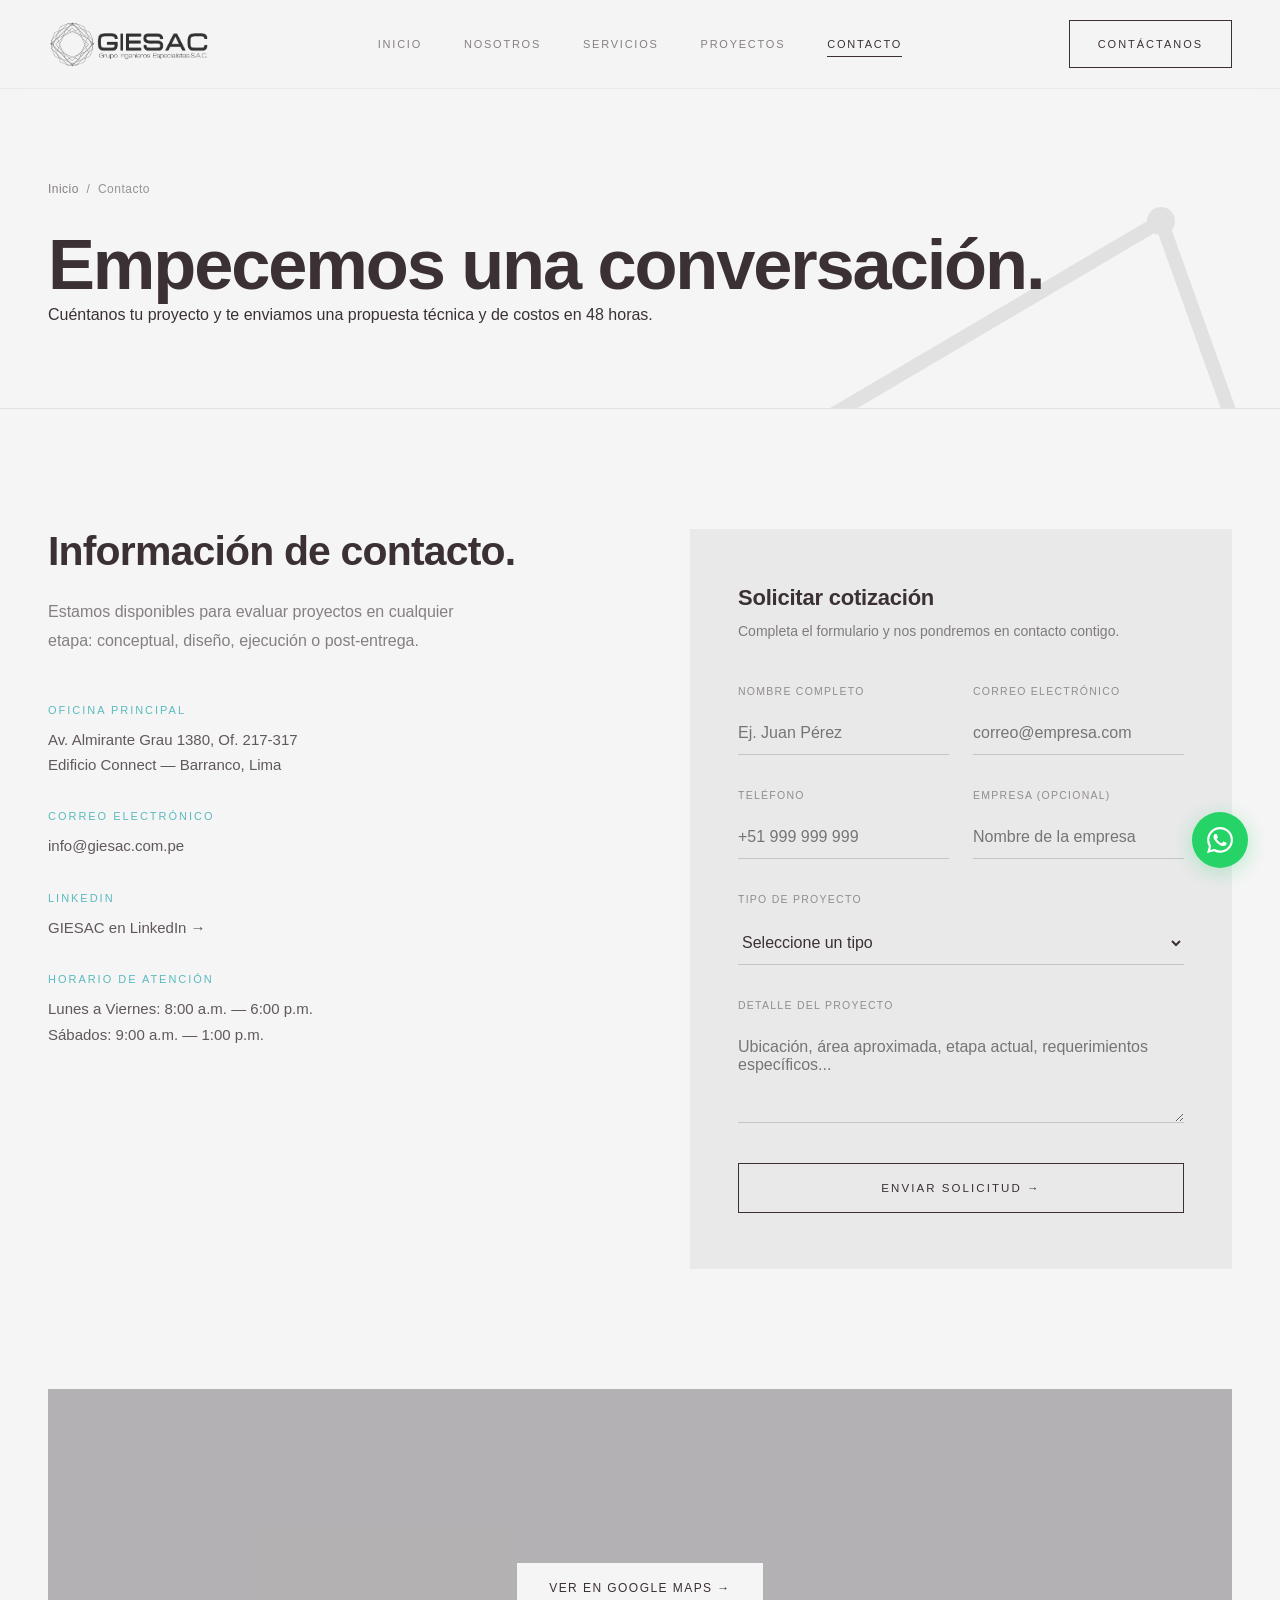
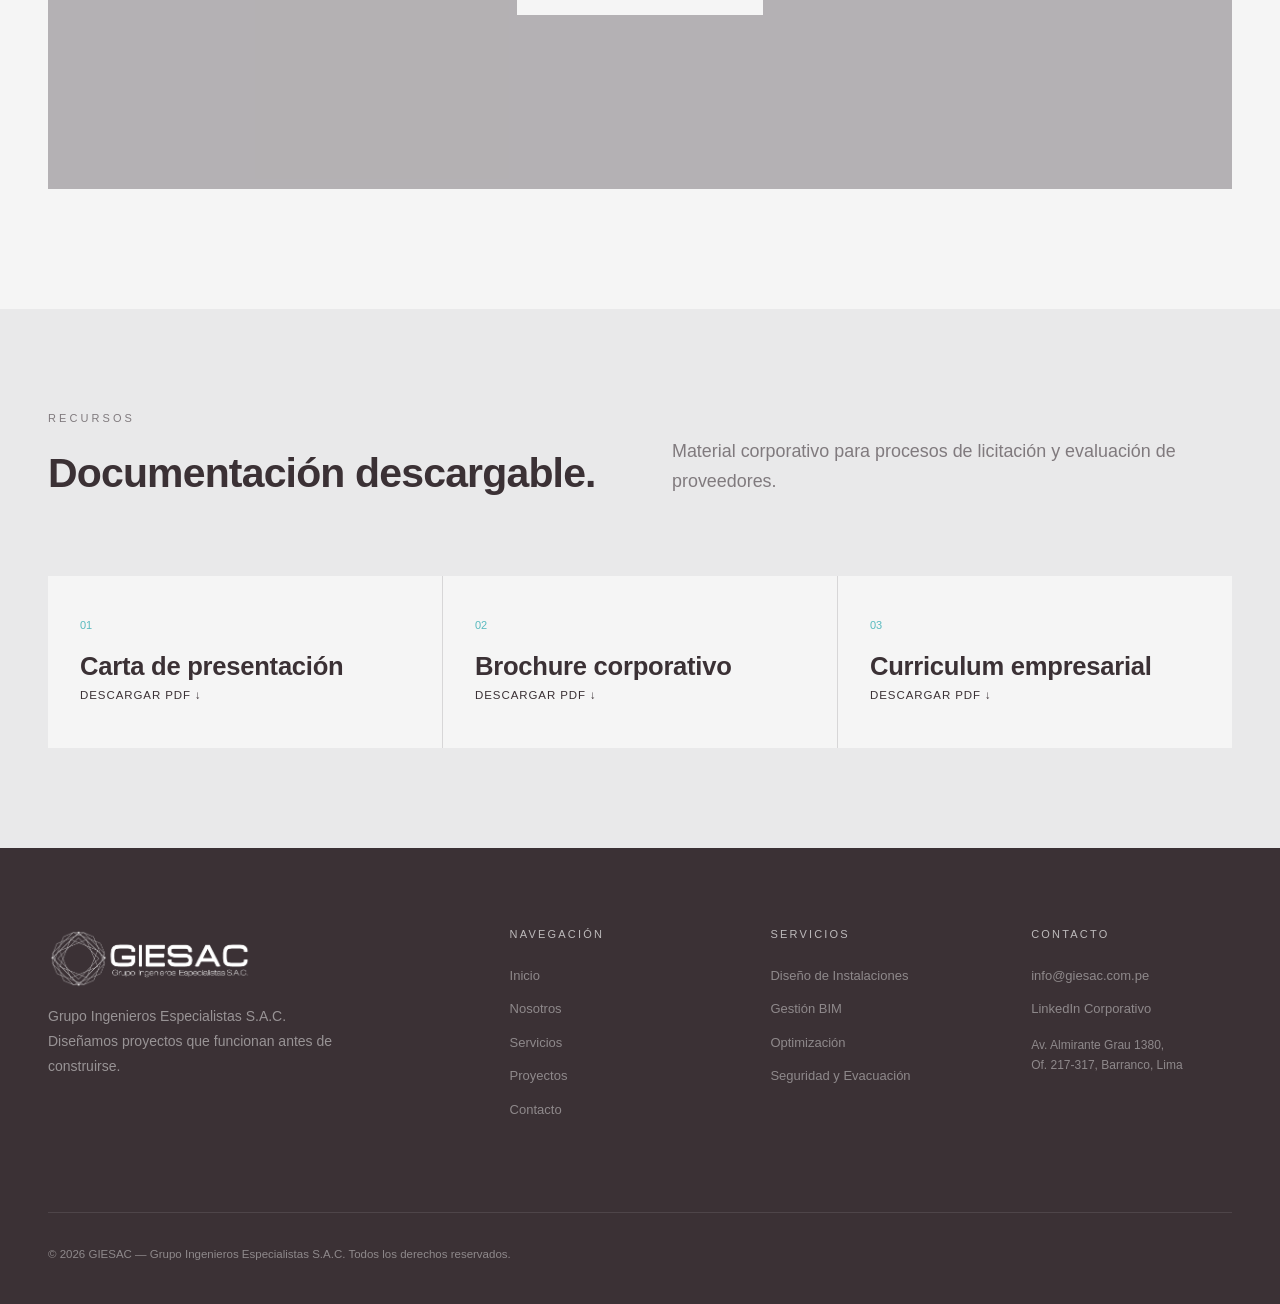
==== contacto.html @ 2dd48573 "Link de Google Maps actualizado" ====
<!DOCTYPE html>
<html lang="es">

<head>
  <meta charset="UTF-8">
  <meta name="viewport" content="width=device-width, initial-scale=1.0">
  <title>Contacto — GIESAC | Solicite Cotización de Ingeniería</title>
  <meta name="description"
    content="Contacte a GIESAC para solicitar cotización o revisión de proyectos de ingeniería. Oficina en Barranco, Lima. Respuesta en 48 horas.">
  <meta name="author" content="GIESAC">
  <link rel="canonical" href="https://giesac.com.pe/contacto.html">
  <link rel="preconnect" href="https://images.unsplash.com">
  <link rel="preconnect" href="https://www.google.com">
  <meta property="og:type" content="website">
  <meta property="og:title" content="Contacto — GIESAC | Solicite Cotización de Ingeniería">
  <meta property="og:description"
    content="Solicite cotización o revisión de proyectos de ingeniería. Oficina en Barranco, Lima. Respuesta en 48 horas.">
  <meta property="og:url" content="https://giesac.com.pe/contacto.html">
  <meta property="og:site_name" content="GIESAC">
  <meta property="og:locale" content="es_PE">
  <meta name="twitter:card" content="summary_large_image">
  <meta name="twitter:title" content="Contacto — GIESAC | Solicite Cotización de Ingeniería">
  <meta name="twitter:description"
    content="Solicite cotización de ingeniería. Oficina en Barranco, Lima. Respuesta en 48 horas.">
  <link rel="icon" type="image/png" href="images/logo-negro.png">
  <link rel="stylesheet" href="styles.css">
  <script type="application/ld+json">
{
  "@context": "https://schema.org",
  "@type": "LocalBusiness",
  "name": "GIESAC — Grupo Ingenieros Especialistas S.A.C.",
  "url": "https://giesac.com.pe",
  "logo": "https://giesac.com.pe/images/logo-negro.png",
  "description": "Especialistas en diseño de instalaciones, coordinación BIM y optimización de proyectos de ingeniería.",
  "address": {
    "@type": "PostalAddress",
    "streetAddress": "Av. Almirante Grau 1380, Of. 217-317, Edificio Connect",
    "addressLocality": "Barranco",
    "addressRegion": "Lima",
    "postalCode": "15003",
    "addressCountry": "PE"
  },
  "openingHours": ["Mo-Fr 08:00-18:00", "Sa 09:00-13:00"],
  "email": "info@giesac.com.pe"
}
</script>
  <script type="application/ld+json">
{
  "@context": "https://schema.org",
  "@type": "BreadcrumbList",
  "itemListElement": [
    {"@type": "ListItem", "position": 1, "name": "Inicio", "item": "https://giesac.com.pe/"},
    {"@type": "ListItem", "position": 2, "name": "Contacto", "item": "https://giesac.com.pe/contacto.html"}
  ]
}
</script>
</head>

<body>
  <a href="#main-content" class="skip-link">Ir al contenido principal</a>

  <header id="mainHeader">
    <nav>
      <a href="index.html" class="brand">
        <img src="images/logo-negro.png" alt="GIESAC" class="nav-logo" width="144" height="36">
      </a>
      <div class="nav-links">
        <a href="index.html">Inicio</a>
        <a href="nosotros.html">Nosotros</a>
        <a href="servicios.html">Servicios</a>
        <a href="proyectos.html">Proyectos</a>
        <a href="contacto.html" class="active" aria-current="page">Contacto</a>
      </div>
      <a href="contacto.html" class="btn nav-cta" style="padding:14px 28px; font-size:11px;">Contáctanos</a>
      <button class="mobile-toggle" onclick="toggleMenu()" aria-label="Menu">
        <span></span><span></span><span></span>
      </button>
    </nav>
  </header>

  <div class="mobile-menu" id="mobileMenu" role="dialog" aria-modal="true" aria-hidden="true"
    aria-label="Menú de navegación">
    <button class="close" onclick="toggleMenu()" aria-label="Cerrar menú">&times;</button>
    <a href="index.html">Inicio</a>
    <a href="nosotros.html">Nosotros</a>
    <a href="servicios.html">Servicios</a>
    <a href="proyectos.html">Proyectos</a>
    <a href="contacto.html">Contacto</a>
  </div>

  <main id="main-content">
    <div class="page-header">
      <div class="wrap">
        <p class="breadcrumb fade"><a href="index.html" class="link-u">Inicio</a> &nbsp;/&nbsp; Contacto</p>
        <h1 class="fade fade-delay-1">Empecemos una conversación.</h1>
        <p class="sub fade fade-delay-2">Cuéntanos tu proyecto y te enviamos una propuesta técnica y de costos en 48
          horas.</p>
      </div>
    </div>

    <section>
      <div class="wrap">
        <div class="contact-grid">
          <div class="contact-info fade">
            <h2>Información de contacto.</h2>
            <p>Estamos disponibles para evaluar proyectos en cualquier etapa: conceptual, diseño, ejecución o
              post-entrega.</p>
            <div class="contact-datos">
              <div class="contact-dato">
                <h3>Oficina Principal</h3>
                <p>Av. Almirante Grau 1380, Of. 217-317<br>Edificio Connect — Barranco, Lima</p>
              </div>
              <div class="contact-dato">
                <h3>Correo Electrónico</h3>
                <a href="mailto:info@giesac.com.pe">info@giesac.com.pe</a>
              </div>
              <div class="contact-dato">
                <h3>LinkedIn</h3>
                <a href="#" target="_blank" rel="noopener">GIESAC en LinkedIn →</a>
              </div>
              <div class="contact-dato">
                <h3>Horario de Atención</h3>
                <p>Lunes a Viernes: 8:00 a.m. — 6:00 p.m.<br>Sábados: 9:00 a.m. — 1:00 p.m.</p>
              </div>
            </div>
          </div>

          <div class="contact-form-wrapper fade fade-delay-2">
            <h3>Solicitar cotización</h3>
            <p>Completa el formulario y nos pondremos en contacto contigo.</p>
            <form id="cotForm" aria-label="Solicitar cotización">
              <div class="form-row">
                <div class="form-field">
                  <label for="nombre">Nombre completo</label>
                  <input id="nombre" type="text" placeholder="Ej. Juan Pérez" required autocomplete="name">
                </div>
                <div class="form-field">
                  <label for="email">Correo electrónico</label>
                  <input id="email" type="email" placeholder="correo@empresa.com" required autocomplete="email">
                </div>
              </div>
              <div class="form-row">
                <div class="form-field">
                  <label for="telefono">Teléfono</label>
                  <input id="telefono" type="tel" placeholder="+51 999 999 999" autocomplete="tel">
                </div>
                <div class="form-field">
                  <label for="empresa">Empresa (opcional)</label>
                  <input id="empresa" type="text" placeholder="Nombre de la empresa" autocomplete="organization">
                </div>
              </div>
              <div class="form-field">
                <label for="tipo">Tipo de proyecto</label>
                <select id="tipo" aria-label="Tipo de proyecto">
                  <option value="">Seleccione un tipo</option>
                  <option>Vivienda unifamiliar</option>
                  <option>Comercial</option>
                  <option>Oficinas</option>
                  <option>Hoteles</option>
                  <option>Educación y salud</option>
                  <option>Industria y almacenes</option>
                  <option>Institucional</option>
                  <option>Otro</option>
                </select>
              </div>
              <div class="form-field">
                <label for="msg">Detalle del proyecto</label>
                <textarea id="msg" rows="4"
                  placeholder="Ubicación, área aproximada, etapa actual, requerimientos específicos..."></textarea>
              </div>
              <button type="submit" class="btn" style="width:100%; justify-content:center;">Enviar solicitud →</button>
            </form>
          </div>
        </div>
      </div>
    </section>

    <section class="map-section">
      <div class="wrap">
        <div class="map-container fade" style="position:relative;">
          <iframe
            src="https://www.google.com/maps/embed?pb=!1m14!1m8!1m3!1d487.5774714985225!2d-77.0221954!3d-12.1381475!3m2!1i1024!2i768!4f13.1!3m3!1m2!1s0x9105b729f6a4796d%3A0x4fae52ce0484d5df!2sGIESAC%20-%20Grupo%20de%20Ingenieros%20Especialistas%20S.A.C!5e0!3m2!1ses-419!2spe!4v1785015196721!5m2!1ses-419!2spe"
            width="100%" height="400" style="border:0; filter:grayscale(1); pointer-events:none;" allowfullscreen=""
            loading="eager">
          </iframe>
          <div class="map-overlay">
            <a href="https://maps.app.goo.gl/tWYoL6wCgQY3KMny7" target="_blank"
              rel="noopener">Ver en Google Maps →</a>
          </div>
        </div>
      </div>
    </section>

    <!-- Documentación -->
    <section style="background:var(--bg2); padding:100px 0;">
      <div class="wrap">
        <div class="section-head fade">
          <div>
            <p class="eyebrow">Recursos</p>
            <h2>Documentación descargable.</h2>
          </div>
          <p class="lead">Material corporativo para procesos de licitación y evaluación de proveedores.</p>
        </div>
        <div style="display:grid; grid-template-columns:repeat(3,1fr); gap:1px; background:var(--ink-10);">
          <div style="background:var(--bg1); padding:40px 32px; transition:background 0.35s ease;"
            onmouseover="this.style.background='var(--bg2)'" onmouseout="this.style.background='var(--bg1)'">
            <span
              style="font-size:11px; color:var(--accent); font-weight:500; display:block; margin-bottom:16px;">01</span>
            <h3>Carta de presentación</h3>
            <a class="link-u"
              href="https://giesac.com.pe/wp-content/uploads/2020/10/Carta-de-presentacion-GIESAC-Rev.-0.pdf"
              target="_blank" rel="noopener"
              style="font-size:11.5px; text-transform:uppercase; letter-spacing:0.08em; font-weight:500;">Descargar PDF
              ↓</a>
          </div>
          <div style="background:var(--bg1); padding:40px 32px; transition:background 0.35s ease;"
            onmouseover="this.style.background='var(--bg2)'" onmouseout="this.style.background='var(--bg1)'">
            <span
              style="font-size:11px; color:var(--accent); font-weight:500; display:block; margin-bottom:16px;">02</span>
            <h3>Brochure corporativo</h3>
            <a class="link-u" href="https://giesac.com.pe/wp-content/uploads/2025/01/GIE-BC-20.25.pdf" target="_blank"
              rel="noopener"
              style="font-size:11.5px; text-transform:uppercase; letter-spacing:0.08em; font-weight:500;">Descargar PDF
              ↓</a>
          </div>
          <div style="background:var(--bg1); padding:40px 32px; transition:background 0.35s ease;"
            onmouseover="this.style.background='var(--bg2)'" onmouseout="this.style.background='var(--bg1)'">
            <span
              style="font-size:11px; color:var(--accent); font-weight:500; display:block; margin-bottom:16px;">03</span>
            <h3>Curriculum empresarial</h3>
            <a class="link-u"
              href="https://giesac.com.pe/wp-content/uploads/2025/03/GIE-CE-01.24-Rev.-A-Curriculum-Empresarial.pdf"
              target="_blank" rel="noopener"
              style="font-size:11.5px; text-transform:uppercase; letter-spacing:0.08em; font-weight:500;">Descargar PDF
              ↓</a>
          </div>
        </div>
      </div>
    </section>
  </main>

  <!-- Footer -->
  <footer>
    <div class="wrap">
      <div class="footer-grid">
        <div class="footer-brand">
          <img src="images/logo-blanco.png" alt="GIESAC" class="footer-logo" width="192" height="48">
          <p style="color:rgba(245,245,245,0.5); font-size:14px; line-height:1.8; margin-top:16px;">Grupo Ingenieros
            Especialistas S.A.C.<br>Diseñamos proyectos que funcionan antes de construirse.</p>
        </div>
        <div class="footer-col">
          <h3>Navegación</h3>
          <a href="index.html">Inicio</a>
          <a href="nosotros.html">Nosotros</a>
          <a href="servicios.html">Servicios</a>
          <a href="proyectos.html">Proyectos</a>
          <a href="contacto.html">Contacto</a>
        </div>
        <div class="footer-col">
          <h3>Servicios</h3>
          <a href="servicios.html">Diseño de Instalaciones</a>
          <a href="servicios.html">Gestión BIM</a>
          <a href="servicios.html">Optimización</a>
          <a href="servicios.html">Seguridad y Evacuación</a>
        </div>
        <div class="footer-col">
          <h3>Contacto</h3>
          <a href="mailto:info@giesac.com.pe">info@giesac.com.pe</a>
          <a href="#">LinkedIn Corporativo</a>
          <span style="display:block; color:rgba(245,245,245,0.45); margin-top:16px; font-size:12px;">Av. Almirante Grau
            1380,<br>Of. 217-317, Barranco, Lima</span>
        </div>
      </div>
      <div class="footer-bottom">
        <span>© 2026 GIESAC — Grupo Ingenieros Especialistas S.A.C. Todos los derechos reservados.</span>
      </div>
    </div>
  </footer>

  <a href="https://wa.me/51999999999?text=Hola%20GIESAC%2C%20deseo%20solicitar%20una%20cotizaci%C3%B3n%2Frevisi%C3%B3n%20para%20un%20proyecto%20de%20ingenier%C3%ADa."
    class="whatsapp-float" target="_blank" rel="noopener" aria-label="WhatsApp">
    <svg viewBox="0 0 24 24" aria-hidden="true">
      <path
        d="M17.472 14.382c-.297-.149-1.758-.867-2.03-.967-.273-.099-.471-.148-.67.15-.197.297-.767.966-.94 1.164-.173.199-.347.223-.644.075-.297-.15-1.255-.463-2.39-1.475-.883-.788-1.48-1.761-1.653-2.059-.173-.297-.018-.458.13-.606.134-.133.298-.347.446-.52.149-.174.198-.298.298-.497.099-.198.05-.371-.025-.52-.075-.149-.669-1.612-.916-2.207-.242-.579-.487-.5-.669-.51-.173-.008-.371-.01-.57-.01-.198 0-.52.074-.792.372-.272.297-1.04 1.016-1.04 2.479 0 1.462 1.065 2.875 1.213 3.074.149.198 2.096 3.2 5.077 4.487.709.306 1.262.489 1.694.625.712.227 1.36.195 1.871.118.571-.085 1.758-.719 2.006-1.413.248-.694.248-1.289.173-1.413-.074-.124-.272-.198-.57-.347m-5.421 7.403h-.004a9.87 9.87 0 01-5.031-1.378l-.361-.214-3.741.982.998-3.648-.235-.374a9.86 9.86 0 01-1.51-5.26c.001-5.45 4.436-9.884 9.888-9.884 2.64 0 5.122 1.03 6.988 2.898a9.825 9.825 0 012.893 6.994c-.003 5.45-4.437 9.884-9.885 9.884m8.413-18.297A11.815 11.815 0 0012.05 0C5.495 0 .16 5.335.157 11.892c0 2.096.547 4.142 1.588 5.945L.057 24l6.305-1.654a11.882 11.882 0 005.683 1.448h.005c6.554 0 11.89-5.335 11.893-11.893a11.821 11.821 0 00-3.48-8.413z" />
    </svg>
  </a>

  <script src="js/main.js"></script>
  <script src="js/contacto.js"></script>

</body>

</html>
---- styles.css ----
/* ============================================================
   GIESAC — Grupo Ingenieros Especialistas S.A.C.
   Desarrollado por: Franco Caballero — hansgianfranco@gmail.com
   ============================================================ */

:root {
  --bg1: #F5F5F5;
  --bg2: #E9E9EA;
  --ink: #3B3135;
  --ink-80: rgba(59, 49, 53, 0.80);
  --ink-60: rgba(59, 49, 53, 0.60);
  --ink-40: rgba(59, 49, 53, 0.50);
  --ink-20: rgba(59, 49, 53, 0.20);
  --ink-10: rgba(59, 49, 53, 0.10);
  --ink-06: rgba(59, 49, 53, 0.06);
  --accent: #59BABF;
  --font: 'Helvetica Neue', Helvetica, Arial, sans-serif;
  --ease-out: cubic-bezier(0.16, 1, 0.3, 1);
  --ease-smooth: cubic-bezier(0.4, 0, 0.2, 1);
}

* {
  margin: 0;
  padding: 0;
  box-sizing: border-box;
}

html {
  scroll-behavior: smooth;
  font-size: 16px;
}

body {
  background: var(--bg1);
  color: var(--ink);
  font-family: var(--font);
  font-weight: 300;
  line-height: 1.65;
  overflow-x: hidden;
  -webkit-font-smoothing: antialiased;
  -moz-osx-font-smoothing: grayscale;
}

::selection {
  background: var(--ink);
  color: var(--bg1);
}

img {
  max-width: 100%;
  display: block;
}

a {
  color: inherit;
  text-decoration: none;
}

/* ---- Skip Link ---- */
.skip-link {
  position: absolute;
  top: -100%;
  left: 16px;
  z-index: 10000;
  padding: 12px 24px;
  background: var(--ink);
  color: var(--bg1);
  font-size: 14px;
  font-weight: 500;
  transition: top 0.3s ease;
}

.skip-link:focus {
  top: 16px;
}

/* ---- Focus Visible ---- */
a:focus-visible,
button:focus-visible,
input:focus-visible,
select:focus-visible,
textarea:focus-visible {
  outline: 2px solid var(--accent);
  outline-offset: 2px;
}

/* ---- Reduced Motion ---- */
@media (prefers-reduced-motion: reduce) {

  *,
  *::before,
  *::after {
    animation-duration: 0.01ms !important;
    animation-iteration-count: 1 !important;
    transition-duration: 0.01ms !important;
  }

  .fade {
    opacity: 1;
    transform: none;
  }

  .carousel-track {
    animation: none;
  }
}

/* ---- Layout ---- */
.wrap {
  max-width: 1320px;
  margin: 0 auto;
  padding: 0 48px;
}

@media (max-width: 768px) {
  .wrap {
    padding: 0 16px;
  }
}

/* ---- Tipografía ---- */
.eyebrow {
  font-size: 11px;
  letter-spacing: 0.28em;
  text-transform: uppercase;
  color: var(--ink-60);
  font-weight: 400;
  margin-bottom: 24px;
  display: block;
}

h1 {
  font-size: clamp(36px, 5.5vw, 76px);
  font-weight: 700;
  letter-spacing: -0.03em;
  line-height: 1.05;
}

h2 {
  font-size: clamp(28px, 3.2vw, 48px);
  font-weight: 700;
  letter-spacing: -0.02em;
  line-height: 1.1;
}

h3 {
  font-size: clamp(20px, 2vw, 28px);
  font-weight: 700;
  letter-spacing: -0.01em;
  line-height: 1.2;
}

h4 {
  font-size: 18px;
  font-weight: 700;
  letter-spacing: -0.01em;
  line-height: 1.3;
}

p.lead {
  font-size: clamp(15px, 1.4vw, 18px);
  color: var(--ink-60);
  font-weight: 300;
  line-height: 1.7;
  max-width: 560px;
}

p.body {
  font-size: 15px;
  color: var(--ink-60);
  font-weight: 300;
  line-height: 1.8;
}

/* ---- Botones ---- */
.btn {
  display: inline-flex;
  align-items: center;
  gap: 10px;
  font-size: 11.5px;
  letter-spacing: 0.18em;
  text-transform: uppercase;
  font-weight: 500;
  padding: 18px 36px;
  border: 1px solid var(--ink);
  background: transparent;
  color: var(--ink);
  cursor: pointer;
  transition: all 0.5s var(--ease-out);
  position: relative;
  overflow: hidden;
}

.btn::before {
  content: '';
  position: absolute;
  inset: 0;
  background: var(--ink);
  transform: translateY(100%);
  transition: transform 0.5s var(--ease-out);
  z-index: -1;
}

.btn:hover {
  color: var(--bg1);
  border-color: var(--ink);
}

.btn:hover::before {
  transform: translateY(0);
}

.btn.light {
  border-color: rgba(245, 245, 245, 0.5);
  color: var(--bg1);
}

.btn.light::before {
  background: var(--bg1);
}

.btn.light:hover {
  color: var(--ink);
  border-color: var(--bg1);
}

.btn.ghost {
  border-color: var(--ink-20);
}

.btn.ghost:hover {
  border-color: var(--ink);
}

/* ---- Links ---- */
.link-u {
  position: relative;
  padding-bottom: 2px;
}

.link-u::after {
  content: '';
  position: absolute;
  left: 0;
  bottom: 0;
  width: 100%;
  height: 1px;
  background: currentColor;
  transform: scaleX(0);
  transform-origin: right;
  transition: transform 0.5s var(--ease-out);
}

.link-u:hover::after {
  transform: scaleX(1);
  transform-origin: left;
}

/* ---- Header ---- */
header {
  position: fixed;
  top: 0;
  left: 0;
  right: 0;
  z-index: 1000;
  background: rgba(245, 245, 245, 0.82);
  backdrop-filter: blur(20px) saturate(1.2);
  -webkit-backdrop-filter: blur(20px) saturate(1.2);
  border-bottom: 1px solid var(--ink-06);
  transition: all 0.4s var(--ease-smooth);
}

header.scrolled {
  background: rgba(245, 245, 245, 0.95);
  box-shadow: 0 1px 20px rgba(59, 49, 53, 0.06);
}

nav {
  display: flex;
  align-items: center;
  justify-content: space-between;
  padding: 20px 48px;
  max-width: 1320px;
  margin: 0 auto;
}

.brand {
  display: flex;
  align-items: center;
  gap: 14px;
}

.brand svg {
  width: 36px;
  height: 36px;
}

.brand-word {
  font-size: 20px;
  font-weight: 700;
  letter-spacing: 0.04em;
}

.nav-links {
  display: flex;
  gap: 42px;
  font-size: 11px;
  letter-spacing: 0.16em;
  text-transform: uppercase;
  font-weight: 400;
}

.nav-links a {
  color: var(--ink-60);
  transition: color 0.3s ease;
  position: relative;
}

.nav-links a::after {
  content: '';
  position: absolute;
  bottom: -4px;
  left: 0;
  width: 0;
  height: 1px;
  background: var(--ink);
  transition: width 0.4s var(--ease-out);
}

.nav-links a:hover,
.nav-links a.active {
  color: var(--ink);
}

.nav-links a:hover::after,
.nav-links a.active::after {
  width: 100%;
}

.mobile-toggle {
  display: none;
  flex-direction: column;
  gap: 5px;
  background: none;
  border: none;
  cursor: pointer;
  padding: 8px;
}

.mobile-toggle span {
  display: block;
  width: 24px;
  height: 1.5px;
  background: var(--ink);
  transition: all 0.3s ease;
}

@media (max-width: 920px) {
  .nav-links {
    display: none;
  }

  .nav-cta {
    display: none;
  }

  .mobile-toggle {
    display: flex;
  }

  nav {
    padding: 18px 24px;
  }
}

/* ---- Logo ---- */
.nav-logo {
  height: 48px;
  width: auto;
  object-fit: contain;
}

.footer-logo {
  height: 60px;
  width: auto;
  object-fit: contain;
  margin-bottom: 16px;
}

/* ---- Fade In ---- */
.fade {
  opacity: 0;
  transform: translateY(30px);
  transition: opacity 1s var(--ease-out), transform 1s var(--ease-out);
}

.fade.visible {
  opacity: 1;
  transform: translateY(0);
}

.fade-delay-1 {
  transition-delay: 0.1s;
}

.fade-delay-2 {
  transition-delay: 0.2s;
}

.fade-delay-3 {
  transition-delay: 0.3s;
}

.fade-delay-4 {
  transition-delay: 0.4s;
}

/* ---- WhatsApp Float ---- */
.whatsapp-float {
  position: fixed;
  bottom: 32px;
  right: 32px;
  z-index: 999;
  width: 56px;
  height: 56px;
  background: #25D366;
  border-radius: 50%;
  display: flex;
  align-items: center;
  justify-content: center;
  box-shadow: 0 4px 20px rgba(37, 211, 102, 0.3);
  transition: all 0.4s var(--ease-out);
  cursor: pointer;
}

.whatsapp-float:hover {
  transform: scale(1.08) translateY(-2px);
  box-shadow: 0 8px 30px rgba(37, 211, 102, 0.4);
}

.whatsapp-float svg {
  width: 26px;
  height: 26px;
  fill: white;
}

/* ---- Footer ---- */
footer {
  background: var(--ink);
  color: rgba(245, 245, 245, 0.45);
  padding: 80px 0 40px;
  font-size: 13px;
  font-weight: 300;
}

.footer-grid {
  display: grid;
  grid-template-columns: 2fr 1fr 1fr 1fr;
  gap: 60px;
  margin-bottom: 80px;
}

.footer-brand svg {
  width: 48px;
  height: 48px;
  margin-bottom: 24px;
}

.footer-brand p {
  color: rgba(245, 245, 245, 0.5);
  line-height: 1.8;
  max-width: 300px;
}

.footer-col h3 {
  font-size: 11px;
  letter-spacing: 0.2em;
  text-transform: uppercase;
  color: rgba(245, 245, 245, 0.7);
  margin-bottom: 24px;
  font-weight: 500;
}

.footer-col a {
  display: block;
  color: rgba(245, 245, 245, 0.45);
  margin-bottom: 12px;
  transition: color 0.3s ease;
  font-size: 13px;
}

.footer-col a:hover {
  color: var(--bg1);
}

.footer-bottom {
  border-top: 1px solid rgba(245, 245, 245, 0.1);
  padding-top: 32px;
  display: flex;
  justify-content: space-between;
  flex-wrap: wrap;
  gap: 16px;
  font-size: 11.5px;
}

@media (max-width: 860px) {
  .footer-grid {
    grid-template-columns: 1fr 1fr;
    gap: 40px;
  }
}

@media (max-width: 560px) {
  .footer-grid {
    grid-template-columns: 1fr;
  }
}

/* ---- Page Header (interior) ---- */
.page-header {
  padding: 180px 0 80px;
  border-bottom: 1px solid var(--ink-10);
  position: relative;
  overflow: hidden;
}

.page-header::after {
  content: '';
  position: absolute;
  bottom: -200px;
  right: -60px;
  width: 520px;
  height: 420px;
  background-image: url("data:image/svg+xml,%3Csvg xmlns='http://www.w3.org/2000/svg' width='520' height='420' viewBox='0 0 520 420'%3E%3Cpath d='M-10 240 L341 33 L480 420' fill='none' stroke='rgba(225,225,225,1)' stroke-width='14' stroke-linecap='round' stroke-linejoin='round'/%3E%3Ccircle cx='341' cy='33' r='14' fill='rgba(225,225,225,1)'/%3E%3C/svg%3E");
  background-repeat: no-repeat;
  pointer-events: none;
  z-index: 0;
}

.page-header .wrap {
  position: relative;
  z-index: 1;
}

@media (max-width: 900px) {
  .page-header::after {
    display: none;
  }
}

.breadcrumb {
  font-size: 12px;
  color: var(--ink-40);
  margin-bottom: 28px;
  letter-spacing: 0.04em;
}

.breadcrumb a {
  color: var(--ink-60);
  transition: color 0.3s;
}

.breadcrumb a:hover {
  color: var(--ink);
}

/* ---- Carrusel Infinito ---- */
.carousel-track {
  display: flex;
  gap: 15px;
  animation: scroll 120s linear infinite;
  width: max-content;
}

.carousel-track:hover {
  animation-play-state: paused;
}

@keyframes scroll {
  0% {
    transform: translateX(0);
  }

  100% {
    transform: translateX(-50%);
  }
}

.carousel-item {
  flex-shrink: 0;
  height: 60px;
  opacity: 0.35;
  filter: grayscale(1);
  transition: opacity 0.4s ease;
  display: flex;
  align-items: center;
  justify-content: center;
  padding: 0 15px;
}

.carousel-item img {
  height: 100%;
  width: auto;
  object-fit: contain;
}

.carousel-item:hover {
  opacity: 0.7;
}

.carousel-mask {
  overflow: hidden;
  position: relative;
}

.carousel-mask::before,
.carousel-mask::after {
  content: '';
  position: absolute;
  top: 0;
  bottom: 0;
  width: 120px;
  z-index: 2;
  pointer-events: none;
}

.carousel-mask::before {
  left: 0;
  background: linear-gradient(to right, var(--bg1), transparent);
}

.carousel-mask::after {
  right: 0;
  background: linear-gradient(to left, var(--bg1), transparent);
}

/* ---- Cards ---- */
.card {
  background: var(--bg2);
  padding: 48px 40px;
  position: relative;
  overflow: hidden;
  transition: all 0.6s var(--ease-out);
  cursor: pointer;
}

.card::before {
  content: '';
  position: absolute;
  top: 0;
  left: 0;
  right: 0;
  height: 2px;
  background: var(--accent);
  transform: scaleX(0);
  transform-origin: left;
  transition: transform 0.6s var(--ease-out);
}

.card:hover::before {
  transform: scaleX(1);
}

.card:hover {
  background: var(--bg1);
  box-shadow: 0 20px 60px rgba(59, 49, 53, 0.08);
}

.card-number {
  font-size: 11px;
  color: var(--accent);
  letter-spacing: 0.1em;
  font-weight: 500;
  margin-bottom: 20px;
  display: block;
}

.card h3 {
  margin-bottom: 16px;
}

.card p {
  font-size: 14px;
  color: var(--ink-60);
  line-height: 1.7;
}

/* ---- Service Accordion ---- */
.service-expand {
  max-height: 0;
  overflow: hidden;
  transition: max-height 0.6s var(--ease-out), opacity 0.4s ease;
  opacity: 0;
}

.card:hover .service-expand,
.card.active .service-expand {
  max-height: 400px;
  opacity: 1;
  margin-top: 20px;
}

.service-expand ul {
  list-style: none;
  padding: 0;
}

.service-expand li {
  font-size: 13px;
  color: var(--ink-60);
  padding: 6px 0;
  padding-left: 20px;
  position: relative;
  line-height: 1.6;
}

.service-expand li::before {
  content: '—';
  position: absolute;
  left: 0;
  color: var(--accent);
}

/* ---- Project Grid ---- */
.project-grid {
  display: grid;
  gap: 1px;
  background: var(--ink-10);
}

.project-grid.featured {
  grid-template-columns: 1.2fr 1fr;
}

.project-grid.featured .project-card:first-child {
  grid-row: span 2;
}

@media (max-width: 960px) {
  .project-grid.featured {
    grid-template-columns: 1fr;
  }

  .project-grid.featured .project-card:first-child {
    grid-row: span 1;
  }
}

.project-card {
  position: relative;
  background: var(--bg2);
  overflow: hidden;
  cursor: pointer;
  aspect-ratio: 4/3;
}

.project-grid.featured .project-card {
  height: 100%;
}

.project-grid.featured .project-card:first-child {
  aspect-ratio: auto;
}

.project-card img,
.project-card .project-visual {
  width: 100%;
  height: 100%;
  object-fit: cover;
  filter: grayscale(1);
  transition: all 0.8s var(--ease-out);
}

.project-card:hover img,
.project-card:hover .project-visual {
  transform: scale(1.04);
  filter: grayscale(0.6);
}

.project-card .overlay {
  position: absolute;
  inset: 0;
  background: linear-gradient(to top, rgba(59, 49, 53, 0.92) 0%, rgba(59, 49, 53, 0.3) 50%, transparent 100%);
  opacity: 0;
  transition: opacity 0.6s var(--ease-out);
}

.project-card:hover .overlay {
  opacity: 1;
}

.project-card .project-info {
  position: absolute;
  left: 0;
  right: 0;
  bottom: 0;
  padding: 40px;
  color: var(--bg1);
  transform: translateY(20px);
  opacity: 0;
  transition: all 0.6s var(--ease-out);
}

.project-card:hover .project-info {
  transform: translateY(0);
  opacity: 1;
}

.project-card .project-tag {
  font-size: 10px;
  letter-spacing: 0.15em;
  text-transform: uppercase;
  color: var(--accent);
  margin-bottom: 12px;
  display: block;
  font-weight: 500;
}

.project-card .project-info h4 {
  font-size: 22px;
  margin-bottom: 8px;
  font-weight: 700;
}

.project-card .project-info .loc {
  font-size: 13px;
  color: rgba(245, 245, 245, 0.6);
  margin-bottom: 12px;
  font-weight: 300;
}

.project-card .project-info .ficha {
  font-size: 12px;
  color: rgba(245, 245, 245, 0.8);
  border-top: 1px solid rgba(245, 245, 245, 0.2);
  padding-top: 12px;
  margin-top: 12px;
  line-height: 1.6;
}

.project-card .num-tag {
  position: absolute;
  top: 24px;
  left: 24px;
  font-size: 11px;
  color: var(--ink-40);
  z-index: 3;
  font-weight: 500;
  letter-spacing: 0.05em;
}

/* ---- Filtros ---- */
.filtros {
  display: flex;
  flex-wrap: wrap;
  gap: 8px 32px;
  margin-bottom: 50px;
  border-bottom: 1px solid var(--ink-10);
  padding-bottom: 24px;
}

.filtro {
  font-size: 11.5px;
  letter-spacing: 0.1em;
  text-transform: uppercase;
  padding: 0 0 10px;
  border: none;
  border-bottom: 1.5px solid transparent;
  background: none;
  cursor: pointer;
  color: var(--ink-40);
  font-family: var(--font);
  font-weight: 400;
  transition: all 0.3s ease;
}

.filtro.active,
.filtro:hover {
  color: var(--ink);
  border-color: var(--ink);
}

/* ---- Team ---- */
.team-card {
  display: grid;
  grid-template-columns: 280px 1fr;
  gap: 60px;
  align-items: center;
  padding: 60px 0;
  border-bottom: 1px solid var(--ink-10);
}

.team-card:first-child {
  padding-top: 0;
}

.team-card img {
  width: 100%;
  aspect-ratio: 3/4;
  object-fit: cover;
  filter: grayscale(1);
  transition: filter 0.6s ease;
}

.team-card:hover img {
  filter: grayscale(0.3);
}

.team-card .rol {
  font-size: 11px;
  color: var(--accent);
  text-transform: uppercase;
  letter-spacing: 0.12em;
  margin: 16px 0 20px;
  display: block;
  font-weight: 500;
}

.team-card p {
  font-size: 15px;
  color: var(--ink-60);
  line-height: 1.8;
  max-width: 520px;
}

@media (max-width: 768px) {
  .team-card {
    grid-template-columns: 1fr;
    gap: 30px;
  }
}

/* ---- Form ---- */
.form-field {
  margin-bottom: 32px;
  position: relative;
}

.form-field label {
  display: block;
  font-size: 10.5px;
  text-transform: uppercase;
  letter-spacing: 0.12em;
  color: var(--ink-40);
  margin-bottom: 12px;
  font-weight: 500;
}

.form-field input,
.form-field select,
.form-field textarea {
  width: 100%;
  background: transparent;
  border: none;
  border-bottom: 1px solid var(--ink-20);
  color: var(--ink);
  font-family: var(--font);
  font-size: 16px;
  padding: 12px 0;
  font-weight: 300;
  outline: none;
  transition: border-color 0.4s ease;
}

.form-field input:focus,
.form-field select:focus,
.form-field textarea:focus {
  border-color: var(--ink);
}

.form-field select option {
  color: #111;
}

.form-row {
  display: grid;
  grid-template-columns: 1fr 1fr;
  gap: 24px;
}

@media (max-width: 560px) {
  .form-row {
    grid-template-columns: 1fr;
  }
}

/* ---- Dark Sections ---- */
.dark-section {
  background: var(--ink);
  color: var(--bg1);
}

.dark-section .eyebrow {
  color: rgba(245, 245, 245, 0.5);
}

.dark-section p.lead {
  color: rgba(245, 245, 245, 0.5);
}

/* ---- Stats ---- */
.stat-row {
  display: flex;
  gap: 60px;
  flex-wrap: wrap;
}

.stat-row .n {
  font-size: clamp(32px, 4vw, 48px);
  font-weight: 700;
  letter-spacing: -0.02em;
  line-height: 1;
}

.stat-row .l {
  font-size: 11px;
  letter-spacing: 0.1em;
  text-transform: uppercase;
  color: var(--ink-40);
  margin-top: 10px;
  font-weight: 400;
}

.dark-section .stat-row .l {
  color: rgba(245, 245, 245, 0.4);
}

/* ---- Legacy / Flagship Projects ---- */
.legacy-grid {
  display: grid;
  grid-template-columns: repeat(3, 1fr);
  gap: 1px;
  background: rgba(245, 245, 245, 0.12);
}

.legacy-item {
  background: var(--ink);
  padding: 44px 36px;
  transition: background 0.4s ease;
}

.legacy-item .n {
  font-size: 15px;
  color: var(--accent);
  letter-spacing: 0.12em;
  font-weight: 500;
  display: block;
  margin-bottom: 18px;
}

.legacy-item h4 {
  font-size: 18px;
  margin-bottom: 10px;
  color: var(--bg1);
}

.legacy-item p {
  font-size: 13.5px;
  color: rgba(245, 245, 245, 0.5);
  line-height: 1.7;
  font-weight: 300;
}

.legacy-item.highlight {
  background: var(--accent);
}

.legacy-item.highlight .n {
  color: rgba(59, 49, 53, 0.6);
}

.legacy-item.highlight h4 {
  color: var(--ink);
}

.legacy-item.highlight p {
  color: rgba(59, 49, 53, 0.75);
}

@media (max-width: 860px) {
  .legacy-grid {
    grid-template-columns: 1fr;
  }
}

/* ---- Section Spacing ---- */
section {
  padding: 120px 0;
}

@media (max-width: 768px) {
  section {
    padding: 80px 0;
  }
}

.section-head {
  display: flex;
  justify-content: space-between;
  align-items: flex-end;
  gap: 40px;
  flex-wrap: wrap;
  margin-bottom: 80px;
}

.section-head h2 {
  max-width: 600px;
}

/* ---- Mobile Menu ---- */
.mobile-menu {
  position: fixed;
  inset: 0;
  background: var(--bg1);
  z-index: 999;
  display: flex;
  flex-direction: column;
  align-items: center;
  justify-content: center;
  gap: 32px;
  transform: translateX(100%);
  transition: transform 0.5s var(--ease-out);
}

.mobile-menu.open {
  transform: translateX(0);
}

.mobile-menu a {
  font-size: 24px;
  font-weight: 300;
  letter-spacing: 0.05em;
}

.mobile-menu .close {
  position: absolute;
  top: 24px;
  right: 24px;
  background: none;
  border: none;
  font-size: 32px;
  cursor: pointer;
  color: var(--ink);
}

/* ============================================================
   HOME — Hero
   ============================================================ */

.hero {
  position: relative;
  min-height: 100vh;
  display: flex;
  align-items: flex-end;
  padding: 180px 0 100px;
  overflow: hidden;
}

.hero-bg {
  position: absolute;
  inset: 0;
  z-index: 0;
}

.hero-bg img {
  width: 100%;
  height: 100%;
  object-fit: cover;
}

.hero-bg::after {
  content: '';
  position: absolute;
  inset: 0;
  background: linear-gradient(to bottom, rgba(59, 49, 53, 0.55) 0%, rgba(59, 49, 53, 0.75) 60%, rgba(59, 49, 53, 0.92) 100%);
}

.hero-content {
  position: relative;
  z-index: 2;
  max-width: 900px;
}

.hero .eyebrow {
  color: rgba(245, 245, 245, 0.6);
  margin-bottom: 28px;
}

.hero h1 {
  color: var(--bg1);
  margin-bottom: 28px;
  max-width: 800px;
}

.hero-sub {
  font-size: clamp(15px, 1.5vw, 18px);
  color: rgba(245, 245, 245, 0.7);
  font-weight: 300;
  line-height: 1.7;
  max-width: 620px;
  margin-bottom: 44px;
}

.hero-cta {
  display: flex;
  gap: 16px;
  flex-wrap: wrap;
}

.hero-stats {
  position: absolute;
  right: 48px;
  bottom: 100px;
  z-index: 2;
  display: flex;
  gap: 48px;
  text-align: right;
}

.hero-stats .n {
  font-size: 36px;
  font-weight: 700;
  color: var(--bg1);
  letter-spacing: -0.02em;
  line-height: 1;
}

.hero-stats .l {
  font-size: 10px;
  letter-spacing: 0.12em;
  text-transform: uppercase;
  color: rgba(245, 245, 245, 0.5);
  margin-top: 8px;
  font-weight: 400;
}

@media (max-width: 960px) {
  .hero-stats {
    display: none;
  }

  .hero {
    min-height: auto;
    padding: 160px 0 80px;
  }
}

/* ============================================================
   HOME — Services Quick
   ============================================================ */

.services-quick {
  background: var(--bg1);
}

.services-grid {
  display: grid;
  grid-template-columns: repeat(3, 1fr);
  gap: 1px;
  background: var(--ink-10);
}

@media (max-width: 960px) {
  .services-grid {
    grid-template-columns: 1fr;
  }
}

.service-card {
  background: var(--bg2);
  padding: 56px 44px;
  position: relative;
  overflow: hidden;
  transition: all 0.6s var(--ease-out);
  cursor: default;
}

.service-card::before {
  content: '';
  position: absolute;
  top: 0;
  left: 0;
  right: 0;
  height: 3px;
  background: var(--accent);
  transform: scaleX(0);
  transform-origin: left;
  transition: transform 0.6s var(--ease-out);
}

.service-card:hover::before {
  transform: scaleX(1);
}

.service-card:hover {
  background: var(--bg1);
}

.service-card .num {
  font-size: 11px;
  color: var(--accent);
  letter-spacing: 0.12em;
  font-weight: 500;
  margin-bottom: 24px;
  display: block;
}

.service-card h3 {
  margin-bottom: 16px;
  font-size: 22px;
}

.service-card>p {
  font-size: 14px;
  color: var(--ink-60);
  line-height: 1.7;
}

.service-subs {
  max-height: 0;
  overflow: hidden;
  opacity: 0;
  transition: max-height 0.7s var(--ease-out), opacity 0.5s ease, margin 0.4s ease;
  margin-top: 0;
}

.service-card:hover .service-subs,
.service-card:focus-within .service-subs {
  max-height: 500px;
  opacity: 1;
  margin-top: 28px;
}

.service-subs ul {
  list-style: none;
  padding: 0;
  border-top: 1px solid var(--ink-10);
  padding-top: 20px;
}

.service-subs li {
  font-size: 13.5px;
  color: var(--ink-60);
  padding: 8px 0 8px 24px;
  position: relative;
  line-height: 1.6;
  font-weight: 300;
}

.service-subs li::before {
  content: '';
  position: absolute;
  left: 0;
  top: 16px;
  width: 8px;
  height: 1px;
  background: var(--accent);
}

.service-result {
  margin-top: 20px;
  padding: 20px;
  background: var(--ink-06);
  border-left: 2px solid var(--accent);
  font-size: 13px;
  color: var(--ink-60);
  line-height: 1.7;
  font-style: italic;
}

/* ============================================================
   HOME — Featured Projects
   ============================================================ */

.featured-projects .project-grid {
  grid-template-columns: 1fr 1fr;
  grid-template-rows: 1fr 1fr;
}

.featured-projects .project-card:first-child {
  grid-row: span 2;
  aspect-ratio: auto;
}

.featured-projects .project-card:not(:first-child) {
  aspect-ratio: 1/1;
}

@media (max-width: 960px) {
  .featured-projects .project-grid {
    grid-template-columns: 1fr;
  }

  .featured-projects .project-card:first-child {
    grid-row: span 1;
    aspect-ratio: 4/3;
  }
}

/* ============================================================
   HOME — Clients
   ============================================================ */

.clients-section {
  background: var(--bg1);
  padding: 100px 0;
}

.clients-head {
  display: flex;
  justify-content: space-between;
  align-items: flex-end;
  gap: 40px;
  flex-wrap: wrap;
  margin-bottom: 60px;
}

.impact-stats {
  display: flex;
  gap: 40px;
  flex-wrap: wrap;
}

.impact-stats span {
  font-size: 13px;
  color: var(--ink-40);
  font-weight: 300;
  letter-spacing: 0.02em;
}

.impact-stats strong {
  color: var(--ink);
  font-weight: 500;
}

/* ============================================================
   HOME — Contact Preview
   ============================================================ */

.contact-preview {
  background: var(--ink);
  color: var(--bg1);
  padding: 120px 0;
}

.contact-preview-grid {
  display: grid;
  grid-template-columns: 1fr 1fr;
  gap: 100px;
  align-items: center;
}

.contact-preview h2 {
  color: var(--bg1);
  margin-bottom: 24px;
}

.contact-preview p {
  color: rgba(245, 245, 245, 0.55);
  font-size: 15px;
  line-height: 1.8;
  margin-bottom: 40px;
  max-width: 440px;
}

.contact-preview .datos {
  display: flex;
  flex-direction: column;
  gap: 24px;
  margin-top: 40px;
  border-top: 1px solid rgba(245, 245, 245, 0.15);
  padding-top: 32px;
}

.contact-preview .datos b {
  color: var(--accent);
  text-transform: uppercase;
  letter-spacing: 0.1em;
  font-size: 10.5px;
  display: block;
  margin-bottom: 6px;
  font-weight: 500;
}

.contact-preview .datos span {
  font-size: 14px;
  color: rgba(245, 245, 245, 0.6);
  font-weight: 300;
}

@media (max-width: 860px) {
  .contact-preview-grid {
    grid-template-columns: 1fr;
    gap: 60px;
  }
}

/* ============================================================
   NOSOTROS — Sectors Grid
   ============================================================ */

.sectors-grid {
  display: grid;
  grid-template-columns: repeat(4, 1fr);
  gap: 1px;
  background: var(--ink-10);
  margin-bottom: 120px;
}

@media (max-width: 960px) {
  .sectors-grid {
    grid-template-columns: repeat(2, 1fr);
  }
}

@media (max-width: 560px) {
  .sectors-grid {
    grid-template-columns: 1fr;
  }
}

.sector-item {
  background: var(--bg1);
  padding: 44px 36px;
  transition: all 0.4s var(--ease-out);
}

.sector-item:hover {
  background: var(--bg2);
}

.sector-item .n {
  font-size: 11px;
  color: var(--accent);
  letter-spacing: 0.1em;
  font-weight: 500;
  margin-bottom: 16px;
  display: block;
}

.sector-item h4 {
  font-size: 17px;
  font-weight: 700;
  margin-bottom: 10px;
}

.sector-item p {
  font-size: 13.5px;
  color: var(--ink-60);
  line-height: 1.6;
  font-weight: 300;
}

/* ============================================================
   NOSOTROS — About Intro
   ============================================================ */

.about-intro {
  display: grid;
  grid-template-columns: 1fr 1fr;
  gap: 100px;
  align-items: start;
  margin-bottom: 120px;
}

@media (max-width: 860px) {
  .about-intro {
    grid-template-columns: 1fr;
    gap: 50px;
  }
}

.about-intro p {
  font-size: 16px;
  color: var(--ink-60);
  line-height: 1.9;
  font-weight: 300;
}

.about-intro p+p {
  margin-top: 24px;
}

/* ============================================================
   NOSOTROS — Team
   ============================================================ */

.team-section {
  background: var(--bg1);
}

.team-header {
  max-width: 700px;
  margin-bottom: 80px;
}

.team-header p {
  font-size: 17px;
  color: var(--ink-60);
  line-height: 1.8;
  font-weight: 300;
  margin-top: 20px;
}

/* ============================================================
   SERVICIOS — Service Detail
   ============================================================ */

.service-detail {
  display: grid;
  grid-template-columns: 1fr 1.2fr;
  gap: 80px;
  align-items: start;
  padding: 80px 0;
  border-bottom: 1px solid var(--ink-10);
}

.service-detail:first-child {
  padding-top: 0;
}

@media (max-width: 860px) {
  .service-detail {
    grid-template-columns: 1fr;
    gap: 40px;
  }
}

.service-detail .num {
  font-size: 48px;
  font-weight: 700;
  color: var(--ink-10);
  line-height: 1;
  margin-bottom: 20px;
  display: block;
}

.service-detail h3 {
  font-size: 32px;
  margin-bottom: 20px;
}

.service-detail p {
  font-size: 15px;
  color: var(--ink-60);
  line-height: 1.8;
  margin-bottom: 28px;
}

.service-detail ul {
  list-style: none;
  padding: 0;
}

.service-detail ul li {
  font-size: 14px;
  color: var(--ink-60);
  padding: 10px 0 10px 28px;
  position: relative;
  border-bottom: 1px solid var(--ink-06);
  line-height: 1.6;
}

.service-detail ul li::before {
  content: '';
  position: absolute;
  left: 0;
  top: 18px;
  width: 10px;
  height: 1px;
  background: var(--accent);
}

.service-visual {
  background: var(--bg2);
  aspect-ratio: 4/3;
  display: flex;
  align-items: center;
  justify-content: center;
  overflow: hidden;
}

.service-visual img {
  width: 100%;
  height: 100%;
  object-fit: cover;
  filter: grayscale(1);
  transition: filter 0.6s ease;
}

.service-detail:hover .service-visual img {
  filter: grayscale(0.3);
}

/* ============================================================
   SERVICIOS — Process
   ============================================================ */

.process-section {
  background: var(--ink);
  color: var(--bg1);
  padding: 120px 0;
}

.process-grid {
  display: grid;
  grid-template-columns: repeat(3, 1fr);
  gap: 60px;
}

@media (max-width: 860px) {
  .process-grid {
    grid-template-columns: 1fr;
  }
}

.process-step {
  position: relative;
  padding-top: 40px;
}

.process-step::before {
  content: '';
  position: absolute;
  top: 0;
  left: 0;
  width: 40px;
  height: 2px;
  background: var(--accent);
}

.process-step .n {
  font-size: 11px;
  color: var(--accent);
  letter-spacing: 0.12em;
  font-weight: 500;
  margin-bottom: 20px;
  display: block;
}

.process-step h4 {
  font-size: 20px;
  margin-bottom: 16px;
}

.process-step p {
  font-size: 14px;
  color: rgba(245, 245, 245, 0.5);
  line-height: 1.7;
  font-weight: 300;
}

/* ============================================================
   PROYECTOS — Grid
   ============================================================ */

.proyectos-grid {
  display: grid;
  grid-template-columns: repeat(3, 1fr);
  gap: 1px;
  background: var(--ink-10);
}

@media (max-width: 960px) {
  .proyectos-grid {
    grid-template-columns: repeat(2, 1fr);
  }
}

@media (max-width: 620px) {
  .proyectos-grid {
    grid-template-columns: 1fr;
  }
}

.proyecto {
  position: relative;
  background: var(--bg2);
  aspect-ratio: 4/5;
  overflow: hidden;
  cursor: pointer;
}

.proyecto img {
  width: 100%;
  height: 100%;
  object-fit: cover;
  filter: grayscale(1);
  transition: all 0.8s var(--ease-out);
}

.proyecto:hover img {
  transform: scale(1.04);
  filter: grayscale(0.5);
}

.proyecto .overlay {
  position: absolute;
  inset: 0;
  background: linear-gradient(to top, rgba(59, 49, 53, 0.92) 0%, rgba(59, 49, 53, 0.2) 50%, transparent 100%);
  opacity: 0;
  transition: opacity 0.6s var(--ease-out);
}

.proyecto:hover .overlay {
  opacity: 1;
}

.proyecto .num-tag {
  position: absolute;
  top: 24px;
  left: 24px;
  font-size: 11px;
  color: var(--ink-40);
  z-index: 3;
  font-weight: 500;
  letter-spacing: 0.05em;
  transition: color 0.3s;
}

.proyecto:hover .num-tag {
  color: rgba(245, 245, 245, 0.6);
}

.proyecto .cliente-tag {
  position: absolute;
  top: 24px;
  right: 24px;
  font-size: 10px;
  letter-spacing: 0.08em;
  text-transform: uppercase;
  z-index: 3;
  color: var(--ink-30);
  text-align: right;
  max-width: 130px;
  font-weight: 400;
  transition: color 0.3s;
}

.proyecto:hover .cliente-tag {
  color: rgba(245, 245, 245, 0.5);
}

.proyecto .proyecto-info {
  position: absolute;
  left: 0;
  right: 0;
  bottom: 0;
  padding: 32px;
  color: var(--bg1);
  transform: translateY(20px);
  opacity: 0;
  transition: all 0.6s var(--ease-out);
  z-index: 2;
}

.proyecto:hover .proyecto-info {
  transform: translateY(0);
  opacity: 1;
}

.proyecto .proyecto-info h4 {
  font-size: 18px;
  font-weight: 700;
  line-height: 1.25;
  margin-bottom: 6px;
}

.proyecto .proyecto-info .loc {
  font-size: 12px;
  color: rgba(245, 245, 245, 0.6);
  margin-bottom: 10px;
  font-weight: 300;
}

.proyecto .proyecto-info .ficha {
  font-size: 11px;
  color: rgba(245, 245, 245, 0.85);
  border-top: 1px solid rgba(245, 245, 245, 0.2);
  padding-top: 10px;
  font-weight: 400;
  line-height: 1.5;
}

.proyecto .proyecto-info .desc {
  font-size: 11.5px;
  color: rgba(245, 245, 245, 0.65);
  margin-top: 8px;
  font-weight: 300;
  line-height: 1.5;
}

/* ============================================================
   PROYECTOS — Contador & CTA
   ============================================================ */

.contador {
  font-size: 13px;
  color: var(--ink-40);
  margin-bottom: 40px;
  font-weight: 300;
}

.cta-bottom {
  margin-top: 80px;
  padding-top: 60px;
  border-top: 1px solid var(--ink-10);
  display: flex;
  justify-content: space-between;
  align-items: center;
  flex-wrap: wrap;
  gap: 24px;
}

.cta-bottom p {
  font-size: 15px;
  color: var(--ink-60);
  max-width: 420px;
  font-weight: 300;
  line-height: 1.7;
}

.cta-bottom h3 {
  font-size: 22px;
  font-weight: 700;
  margin-bottom: 10px;
}

/* ============================================================
   CONTACTO — Contact
   ============================================================ */

.contact-hero {
  padding: 180px 0 100px;
  border-bottom: 1px solid var(--ink-10);
}

.contact-grid {
  display: grid;
  grid-template-columns: 1fr 1fr;
  gap: 100px;
  align-items: start;
}

@media (max-width: 860px) {
  .contact-grid {
    grid-template-columns: 1fr;
    gap: 60px;
  }
}

.contact-info h2 {
  margin-bottom: 24px;
}

.contact-info>p {
  font-size: 16px;
  color: var(--ink-60);
  line-height: 1.8;
  margin-bottom: 48px;
  max-width: 440px;
  font-weight: 300;
}

.contact-datos {
  display: flex;
  flex-direction: column;
  gap: 32px;
}

.contact-dato h3 {
  font-size: 11px;
  letter-spacing: 0.18em;
  text-transform: uppercase;
  color: var(--accent);
  margin-bottom: 10px;
  font-weight: 500;
}

.contact-dato p,
.contact-dato a {
  font-size: 15px;
  color: var(--ink-80);
  line-height: 1.7;
  font-weight: 300;
}

.contact-dato a:hover {
  color: var(--ink);
}

.contact-form-wrapper {
  background: var(--bg2);
  padding: 56px 48px;
}

@media (max-width: 560px) {
  .contact-form-wrapper {
    padding: 40px 28px;
  }
}

.contact-form-wrapper h3 {
  font-size: 22px;
  margin-bottom: 8px;
}

.contact-form-wrapper>p {
  font-size: 14px;
  color: var(--ink-60);
  margin-bottom: 40px;
  font-weight: 300;
}

/* ============================================================
   CONTACTO — Map
   ============================================================ */

.map-section {
  padding: 0 0 120px;
}

.map-container {
  width: 100%;
  height: 400px;
  background: var(--bg2);
  position: relative;
  overflow: hidden;
}

.map-container img {
  width: 100%;
  height: 100%;
  object-fit: cover;
  filter: grayscale(1);
}

.map-overlay {
  position: absolute;
  inset: 0;
  background: rgba(59, 49, 53, 0.3);
  display: flex;
  align-items: center;
  justify-content: center;
}

.map-overlay a {
  background: var(--bg1);
  color: var(--ink);
  padding: 16px 32px;
  font-size: 12px;
  letter-spacing: 0.12em;
  text-transform: uppercase;
  font-weight: 500;
  transition: all 0.4s ease;
}

.map-overlay a:hover {
  background: var(--ink);
  color: var(--bg1);
}
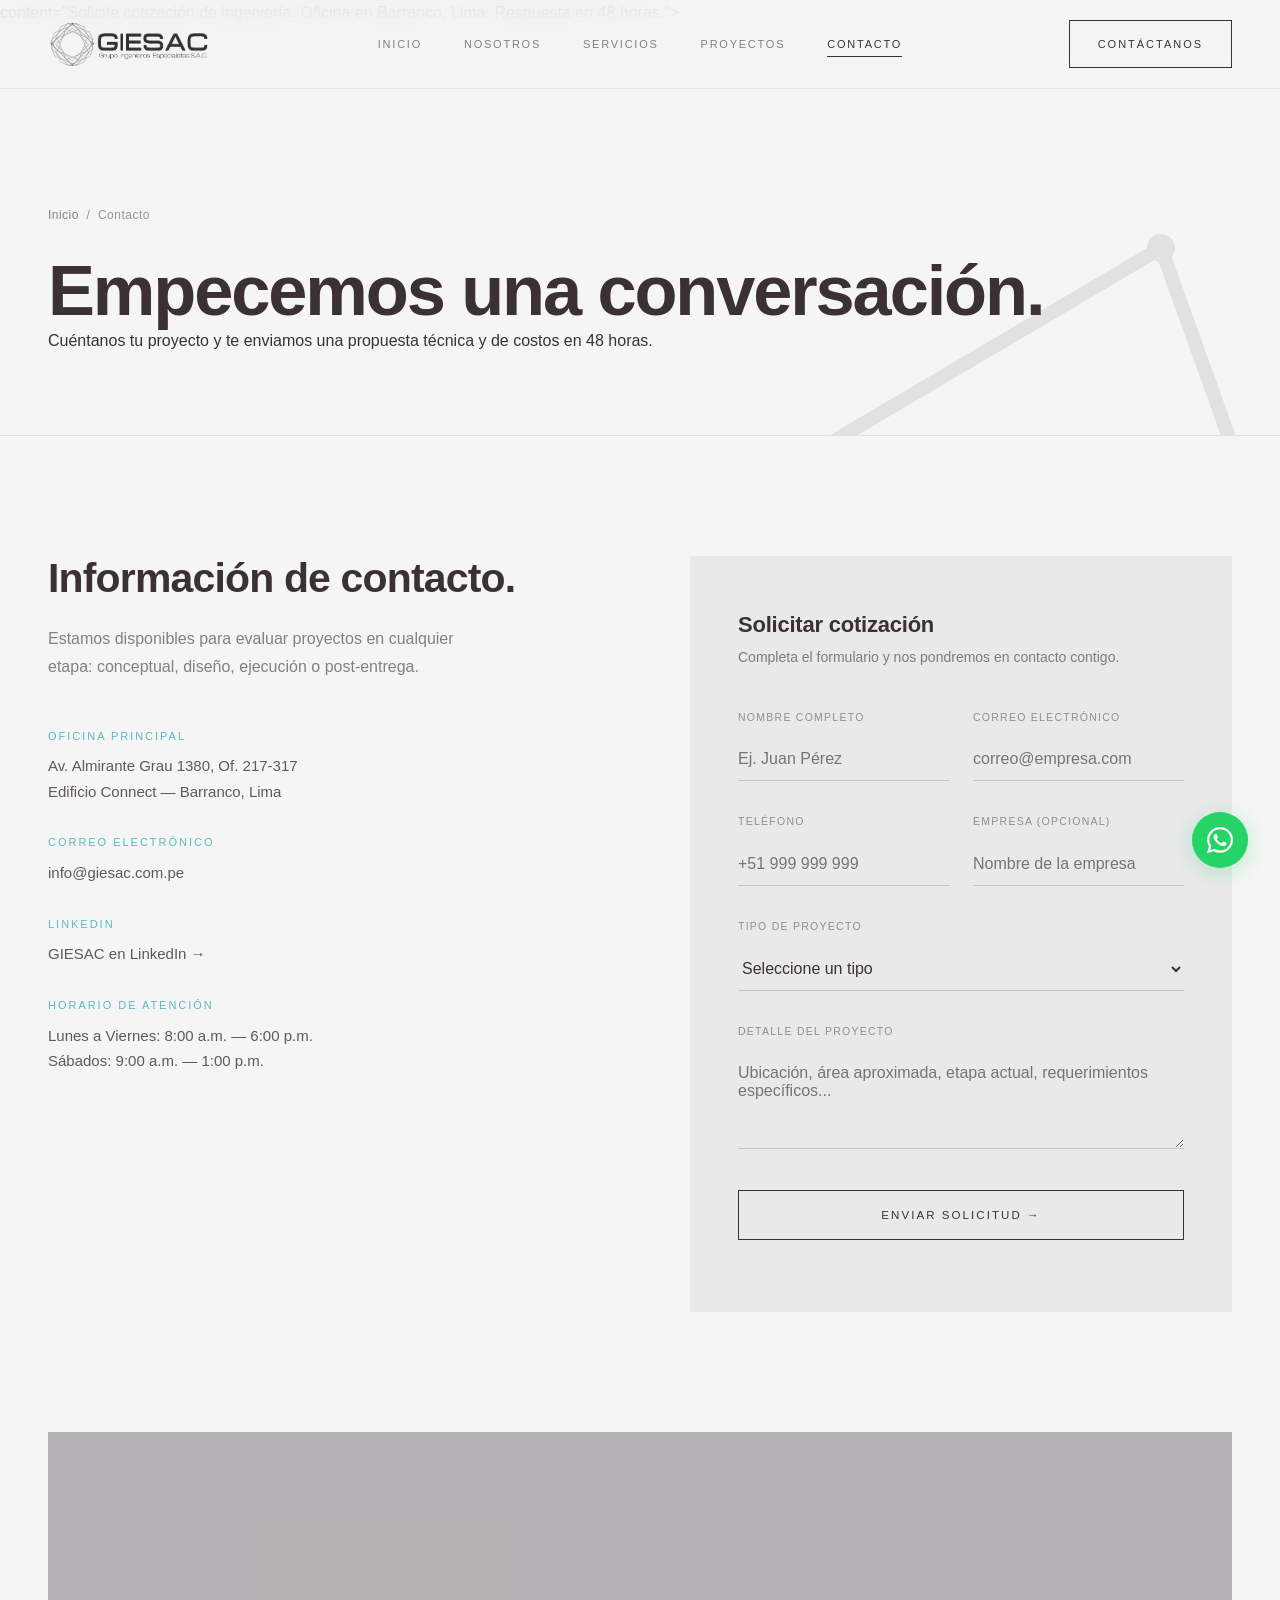
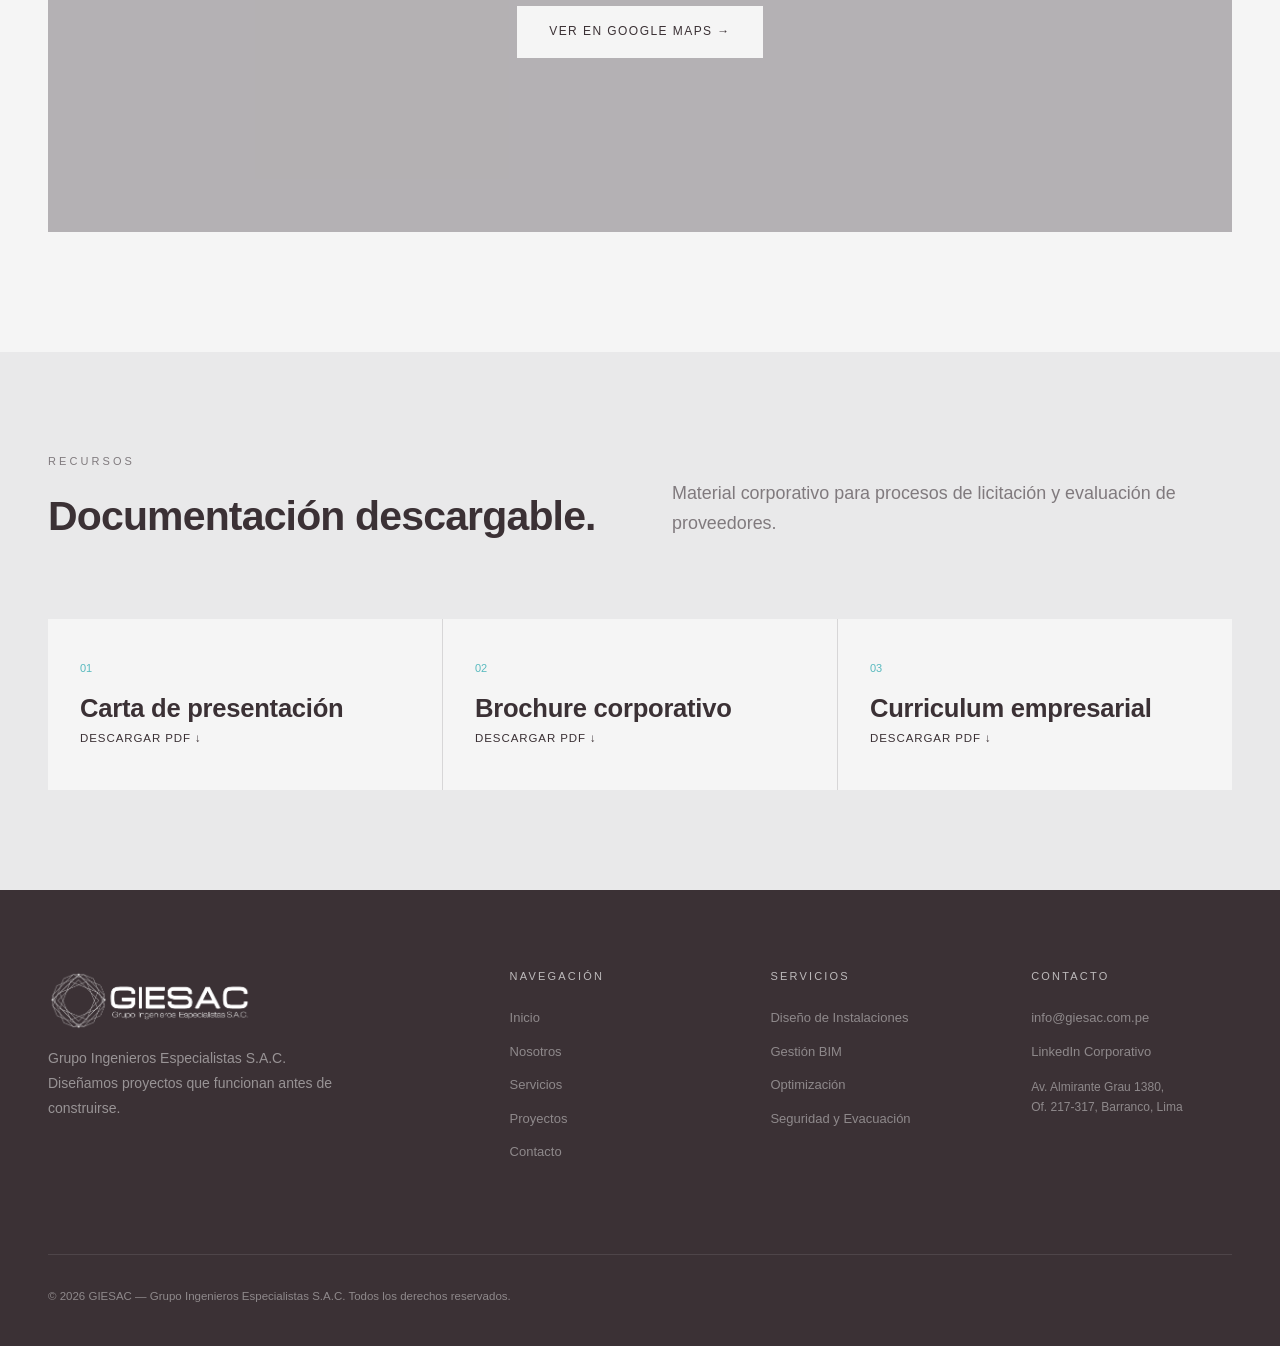
==== commit 8dabd65a: "update design" ====
--- a/contacto.html
+++ b/contacto.html
@@ -18,11 +18,16 @@
   <meta property="og:url" content="https://giesac.com.pe/contacto.html">
   <meta property="og:site_name" content="GIESAC">
   <meta property="og:locale" content="es_PE">
+  <meta property="og:image" content="https://giesac.com.pe/images/logo-negro.png">
+  <meta property="og:image:width" content="1200">
+  <meta property="og:image:height" content="630">
   <meta name="twitter:card" content="summary_large_image">
   <meta name="twitter:title" content="Contacto — GIESAC | Solicite Cotización de Ingeniería">
   <meta name="twitter:description"
+  <meta name="twitter:image" content="https://giesac.com.pe/images/logo-negro.png">
     content="Solicite cotización de ingeniería. Oficina en Barranco, Lima. Respuesta en 48 horas.">
   <link rel="icon" type="image/png" href="images/logo-negro.png">
+  <meta name="theme-color" content="#3B3135">
   <link rel="stylesheet" href="styles.css">
   <script type="application/ld+json">
 {
@@ -71,8 +76,8 @@
         <a href="proyectos.html">Proyectos</a>
         <a href="contacto.html" class="active" aria-current="page">Contacto</a>
       </div>
-      <a href="contacto.html" class="btn nav-cta" style="padding:14px 28px; font-size:11px;">Contáctanos</a>
-      <button class="mobile-toggle" onclick="toggleMenu()" aria-label="Menu">
+      <a href="contacto.html" class="btn nav-cta">Contáctanos</a>
+      <button class="mobile-toggle" aria-label="Menu" aria-expanded="false">
         <span></span><span></span><span></span>
       </button>
     </nav>
@@ -80,7 +85,7 @@
 
   <div class="mobile-menu" id="mobileMenu" role="dialog" aria-modal="true" aria-hidden="true"
     aria-label="Menú de navegación">
-    <button class="close" onclick="toggleMenu()" aria-label="Cerrar menú">&times;</button>
+    <button class="close" aria-label="Cerrar menú">&times;</button>
     <a href="index.html">Inicio</a>
     <a href="nosotros.html">Nosotros</a>
     <a href="servicios.html">Servicios</a>
@@ -168,7 +173,8 @@
                 <textarea id="msg" rows="4"
                   placeholder="Ubicación, área aproximada, etapa actual, requerimientos específicos..."></textarea>
               </div>
-              <button type="submit" class="btn" style="width:100%; justify-content:center;">Enviar solicitud →</button>
+              <button type="submit" class="btn form-submit-full">Enviar solicitud →</button>
+              <p id="formFeedback" role="status" aria-live="polite" class="form-feedback"></p>
             </form>
           </div>
         </div>
@@ -177,10 +183,10 @@
 
     <section class="map-section">
       <div class="wrap">
-        <div class="map-container fade" style="position:relative;">
+        <div class="map-container fade">
           <iframe
-            src="https://www.google.com/maps/embed?pb=!1m14!1m8!1m3!1d487.5774714985225!2d-77.0221954!3d-12.1381475!3m2!1i1024!2i768!4f13.1!3m3!1m2!1s0x9105b729f6a4796d%3A0x4fae52ce0484d5df!2sGIESAC%20-%20Grupo%20de%20Ingenieros%20Especialistas%20S.A.C!5e0!3m2!1ses-419!2spe!4v1785015196721!5m2!1ses-419!2spe"
-            width="100%" height="400" style="border:0; filter:grayscale(1); pointer-events:none;" allowfullscreen=""
+            src="https://www.google.com/maps/embed?pb=!1m14!1m8!1m3!1d5000!2d-77.0221954!3d-12.1381475!3m2!1i1024!2i768!4f13.1!3m3!1m2!1s0x9105b729f6a4796d%3A0x4fae52ce0484d5df!2sGIESAC%20-%20Grupo%20de%20Ingenieros%20Especialistas%20S.A.C!5e0!3m2!1ses-419!2spe!4v1785015196721!5m2!1ses-419!2spe"
+            width="100%" height="400" class="map-iframe" allowfullscreen=""
             loading="eager">
           </iframe>
           <div class="map-overlay">
@@ -192,7 +198,7 @@
     </section>
 
     <!-- Documentación -->
-    <section style="background:var(--bg2); padding:100px 0;">
+    <section class="section--bg2">
       <div class="wrap">
         <div class="section-head fade">
           <div>
@@ -201,37 +207,28 @@
           </div>
           <p class="lead">Material corporativo para procesos de licitación y evaluación de proveedores.</p>
         </div>
-        <div style="display:grid; grid-template-columns:repeat(3,1fr); gap:1px; background:var(--ink-10);">
-          <div style="background:var(--bg1); padding:40px 32px; transition:background 0.35s ease;"
-            onmouseover="this.style.background='var(--bg2)'" onmouseout="this.style.background='var(--bg1)'">
-            <span
-              style="font-size:11px; color:var(--accent); font-weight:500; display:block; margin-bottom:16px;">01</span>
+        <div class="grid--3col">
+          <div class="doc-card">
+            <span class="doc-card__num">01</span>
             <h3>Carta de presentación</h3>
-            <a class="link-u"
+            <a class="link-u doc-link"
               href="https://giesac.com.pe/wp-content/uploads/2020/10/Carta-de-presentacion-GIESAC-Rev.-0.pdf"
-              target="_blank" rel="noopener"
-              style="font-size:11.5px; text-transform:uppercase; letter-spacing:0.08em; font-weight:500;">Descargar PDF
+              target="_blank" rel="noopener">Descargar PDF
               ↓</a>
           </div>
-          <div style="background:var(--bg1); padding:40px 32px; transition:background 0.35s ease;"
-            onmouseover="this.style.background='var(--bg2)'" onmouseout="this.style.background='var(--bg1)'">
-            <span
-              style="font-size:11px; color:var(--accent); font-weight:500; display:block; margin-bottom:16px;">02</span>
+          <div class="doc-card">
+            <span class="doc-card__num">02</span>
             <h3>Brochure corporativo</h3>
-            <a class="link-u" href="https://giesac.com.pe/wp-content/uploads/2025/01/GIE-BC-20.25.pdf" target="_blank"
-              rel="noopener"
-              style="font-size:11.5px; text-transform:uppercase; letter-spacing:0.08em; font-weight:500;">Descargar PDF
+            <a class="link-u doc-link" href="https://giesac.com.pe/wp-content/uploads/2025/01/GIE-BC-20.25.pdf" target="_blank"
+              rel="noopener">Descargar PDF
               ↓</a>
           </div>
-          <div style="background:var(--bg1); padding:40px 32px; transition:background 0.35s ease;"
-            onmouseover="this.style.background='var(--bg2)'" onmouseout="this.style.background='var(--bg1)'">
-            <span
-              style="font-size:11px; color:var(--accent); font-weight:500; display:block; margin-bottom:16px;">03</span>
+          <div class="doc-card">
+            <span class="doc-card__num">03</span>
             <h3>Curriculum empresarial</h3>
-            <a class="link-u"
+            <a class="link-u doc-link"
               href="https://giesac.com.pe/wp-content/uploads/2025/03/GIE-CE-01.24-Rev.-A-Curriculum-Empresarial.pdf"
-              target="_blank" rel="noopener"
-              style="font-size:11.5px; text-transform:uppercase; letter-spacing:0.08em; font-weight:500;">Descargar PDF
+              target="_blank" rel="noopener">Descargar PDF
               ↓</a>
           </div>
         </div>
@@ -245,7 +242,7 @@
       <div class="footer-grid">
         <div class="footer-brand">
           <img src="images/logo-blanco.png" alt="GIESAC" class="footer-logo" width="192" height="48">
-          <p style="color:rgba(245,245,245,0.5); font-size:14px; line-height:1.8; margin-top:16px;">Grupo Ingenieros
+          <p>Grupo Ingenieros
             Especialistas S.A.C.<br>Diseñamos proyectos que funcionan antes de construirse.</p>
         </div>
         <div class="footer-col">
@@ -267,7 +264,7 @@
           <h3>Contacto</h3>
           <a href="mailto:info@giesac.com.pe">info@giesac.com.pe</a>
           <a href="#">LinkedIn Corporativo</a>
-          <span style="display:block; color:rgba(245,245,245,0.45); margin-top:16px; font-size:12px;">Av. Almirante Grau
+          <span class="footer-address">Av. Almirante Grau
             1380,<br>Of. 217-317, Barranco, Lima</span>
         </div>
       </div>
--- a/styles.css
+++ b/styles.css
@@ -7,13 +7,37 @@
   --bg1: #F5F5F5;
   --bg2: #E9E9EA;
   --ink: #3B3135;
+  --ink-92: rgba(59, 49, 53, 0.92);
   --ink-80: rgba(59, 49, 53, 0.80);
+  --ink-75: rgba(59, 49, 53, 0.75);
   --ink-60: rgba(59, 49, 53, 0.60);
+  --ink-55: rgba(59, 49, 53, 0.55);
   --ink-40: rgba(59, 49, 53, 0.50);
   --ink-20: rgba(59, 49, 53, 0.20);
   --ink-10: rgba(59, 49, 53, 0.10);
   --ink-06: rgba(59, 49, 53, 0.06);
   --accent: #59BABF;
+  --accent-invert: rgba(59, 49, 53, 0.60);
+  --white-90: rgba(245, 245, 245, 0.90);
+  --white-85: rgba(245, 245, 245, 0.85);
+  --white-80: rgba(245, 245, 245, 0.80);
+  --white-75: rgba(245, 245, 245, 0.75);
+  --white-70: rgba(245, 245, 245, 0.70);
+  --white-65: rgba(245, 245, 245, 0.65);
+  --white-60: rgba(245, 245, 245, 0.60);
+  --white-55: rgba(245, 245, 245, 0.55);
+  --white-50: rgba(245, 245, 245, 0.50);
+  --white-45: rgba(245, 245, 245, 0.45);
+  --white-40: rgba(245, 245, 245, 0.40);
+  --white-30: rgba(245, 245, 245, 0.30);
+  --white-20: rgba(245, 245, 245, 0.20);
+  --white-15: rgba(245, 245, 245, 0.15);
+  --white-12: rgba(245, 245, 245, 0.12);
+  --white-10: rgba(245, 245, 245, 0.10);
+  --white-06: rgba(245, 245, 245, 0.06);
+  --whatsapp: #25D366;
+  --whatsapp-glow: rgba(37, 211, 102, 0.30);
+  --whatsapp-glow-hover: rgba(37, 211, 102, 0.40);
   --font: 'Helvetica Neue', Helvetica, Arial, sans-serif;
   --ease-out: cubic-bezier(0.16, 1, 0.3, 1);
   --ease-smooth: cubic-bezier(0.4, 0, 0.2, 1);
@@ -211,7 +235,7 @@
 }
 
 .btn.light {
-  border-color: rgba(245, 245, 245, 0.5);
+  border-color: var(--white-50);
   color: var(--bg1);
 }
 
@@ -230,6 +254,33 @@
 
 .btn.ghost:hover {
   border-color: var(--ink);
+}
+
+.nav-cta {
+  padding: 14px 28px;
+  font-size: 11px;
+}
+
+.form-submit-full {
+  width: 100%;
+  justify-content: center;
+}
+
+.btn--submitted {
+  background: var(--ink);
+  color: var(--bg1);
+}
+
+.form-feedback {
+  font-size: 13px;
+  color: var(--accent);
+  margin-top: 16px;
+  opacity: 0;
+  transition: opacity 0.3s ease;
+}
+
+.form-feedback.visible {
+  opacity: 1;
 }
 
 /* ---- Links ---- */
@@ -263,7 +314,7 @@
   left: 0;
   right: 0;
   z-index: 1000;
-  background: rgba(245, 245, 245, 0.82);
+  background: rgba(245,245,245,0.82);
   backdrop-filter: blur(20px) saturate(1.2);
   -webkit-backdrop-filter: blur(20px) saturate(1.2);
   border-bottom: 1px solid var(--ink-06);
@@ -271,7 +322,7 @@
 }
 
 header.scrolled {
-  background: rgba(245, 245, 245, 0.95);
+  background: rgba(245,245,245,0.95);
   box-shadow: 0 1px 20px rgba(59, 49, 53, 0.06);
 }
 
@@ -423,19 +474,19 @@
   z-index: 999;
   width: 56px;
   height: 56px;
-  background: #25D366;
+  background: var(--whatsapp);
   border-radius: 50%;
   display: flex;
   align-items: center;
   justify-content: center;
-  box-shadow: 0 4px 20px rgba(37, 211, 102, 0.3);
+  box-shadow: 0 4px 20px var(--whatsapp-glow);
   transition: all 0.4s var(--ease-out);
   cursor: pointer;
 }
 
 .whatsapp-float:hover {
   transform: scale(1.08) translateY(-2px);
-  box-shadow: 0 8px 30px rgba(37, 211, 102, 0.4);
+  box-shadow: 0 8px 30px var(--whatsapp-glow-hover);
 }
 
 .whatsapp-float svg {
@@ -447,7 +498,7 @@
 /* ---- Footer ---- */
 footer {
   background: var(--ink);
-  color: rgba(245, 245, 245, 0.45);
+  color: var(--white-45);
   padding: 80px 0 40px;
   font-size: 13px;
   font-weight: 300;
@@ -467,23 +518,32 @@
 }
 
 .footer-brand p {
-  color: rgba(245, 245, 245, 0.5);
+  color: var(--white-50);
+  font-size: 14px;
   line-height: 1.8;
   max-width: 300px;
+  margin-top: 16px;
+}
+
+.footer-address {
+  display: block;
+  color: var(--white-45);
+  margin-top: 16px;
+  font-size: 12px;
 }
 
 .footer-col h3 {
   font-size: 11px;
   letter-spacing: 0.2em;
   text-transform: uppercase;
-  color: rgba(245, 245, 245, 0.7);
+  color: var(--white-70);
   margin-bottom: 24px;
   font-weight: 500;
 }
 
 .footer-col a {
   display: block;
-  color: rgba(245, 245, 245, 0.45);
+  color: var(--white-45);
   margin-bottom: 12px;
   transition: color 0.3s ease;
   font-size: 13px;
@@ -494,7 +554,7 @@
 }
 
 .footer-bottom {
-  border-top: 1px solid rgba(245, 245, 245, 0.1);
+  border-top: 1px solid var(--white-10);
   padding-top: 32px;
   display: flex;
   justify-content: space-between;
@@ -663,7 +723,7 @@
 
 .card:hover {
   background: var(--bg1);
-  box-shadow: 0 20px 60px rgba(59, 49, 53, 0.08);
+  box-shadow: 0 20px 60px rgba(59,49,53,0.08);
 }
 
 .card-number {
@@ -780,7 +840,7 @@
 .project-card .overlay {
   position: absolute;
   inset: 0;
-  background: linear-gradient(to top, rgba(59, 49, 53, 0.92) 0%, rgba(59, 49, 53, 0.3) 50%, transparent 100%);
+  background: linear-gradient(to top, var(--ink-92) 0%, rgba(59,49,53,0.30) 50%, transparent 100%);
   opacity: 0;
   transition: opacity 0.6s var(--ease-out);
 }
@@ -824,15 +884,15 @@
 
 .project-card .project-info .loc {
   font-size: 13px;
-  color: rgba(245, 245, 245, 0.6);
+  color: var(--white-60);
   margin-bottom: 12px;
   font-weight: 300;
 }
 
 .project-card .project-info .ficha {
   font-size: 12px;
-  color: rgba(245, 245, 245, 0.8);
-  border-top: 1px solid rgba(245, 245, 245, 0.2);
+  color: var(--white-80);
+  border-top: 1px solid var(--white-20);
   padding-top: 12px;
   margin-top: 12px;
   line-height: 1.6;
@@ -923,6 +983,26 @@
   max-width: 520px;
 }
 
+.team-card__links {
+  display: flex;
+  gap: 16px;
+  flex-wrap: wrap;
+  margin-top: 16px;
+  font-size: 12px;
+}
+
+.team-card__links a {
+  display: inline-flex;
+  align-items: center;
+  gap: 6px;
+  color: var(--ink-60);
+  transition: color 0.3s ease;
+}
+
+.team-card__links a:hover {
+  color: var(--accent);
+}
+
 @media (max-width: 768px) {
   .team-card {
     grid-template-columns: 1fr;
@@ -988,14 +1068,15 @@
 .dark-section {
   background: var(--ink);
   color: var(--bg1);
+  padding: 100px 0;
 }
 
 .dark-section .eyebrow {
-  color: rgba(245, 245, 245, 0.5);
+  color: var(--white-50);
 }
 
 .dark-section p.lead {
-  color: rgba(245, 245, 245, 0.5);
+  color: var(--white-50);
 }
 
 /* ---- Stats ---- */
@@ -1022,7 +1103,7 @@
 }
 
 .dark-section .stat-row .l {
-  color: rgba(245, 245, 245, 0.4);
+  color: var(--white-40);
 }
 
 /* ---- Legacy / Flagship Projects ---- */
@@ -1030,7 +1111,7 @@
   display: grid;
   grid-template-columns: repeat(3, 1fr);
   gap: 1px;
-  background: rgba(245, 245, 245, 0.12);
+  background: var(--white-12);
 }
 
 .legacy-item {
@@ -1056,7 +1137,7 @@
 
 .legacy-item p {
   font-size: 13.5px;
-  color: rgba(245, 245, 245, 0.5);
+  color: var(--white-50);
   line-height: 1.7;
   font-weight: 300;
 }
@@ -1066,7 +1147,7 @@
 }
 
 .legacy-item.highlight .n {
-  color: rgba(59, 49, 53, 0.6);
+  color: var(--accent-invert);
 }
 
 .legacy-item.highlight h4 {
@@ -1074,7 +1155,7 @@
 }
 
 .legacy-item.highlight p {
-  color: rgba(59, 49, 53, 0.75);
+  color: var(--ink-75);
 }
 
 @media (max-width: 860px) {
@@ -1172,7 +1253,7 @@
   content: '';
   position: absolute;
   inset: 0;
-  background: linear-gradient(to bottom, rgba(59, 49, 53, 0.55) 0%, rgba(59, 49, 53, 0.75) 60%, rgba(59, 49, 53, 0.92) 100%);
+  background: linear-gradient(to bottom, var(--ink-55) 0%, var(--ink-75) 60%, var(--ink-92) 100%);
 }
 
 .hero-content {
@@ -1182,7 +1263,7 @@
 }
 
 .hero .eyebrow {
-  color: rgba(245, 245, 245, 0.6);
+  color: var(--white-60);
   margin-bottom: 28px;
 }
 
@@ -1194,7 +1275,7 @@
 
 .hero-sub {
   font-size: clamp(15px, 1.5vw, 18px);
-  color: rgba(245, 245, 245, 0.7);
+  color: var(--white-70);
   font-weight: 300;
   line-height: 1.7;
   max-width: 620px;
@@ -1229,7 +1310,7 @@
   font-size: 10px;
   letter-spacing: 0.12em;
   text-transform: uppercase;
-  color: rgba(245, 245, 245, 0.5);
+  color: var(--white-50);
   margin-top: 8px;
   font-weight: 400;
 }
@@ -1456,7 +1537,7 @@
 }
 
 .contact-preview p {
-  color: rgba(245, 245, 245, 0.55);
+  color: var(--white-55);
   font-size: 15px;
   line-height: 1.8;
   margin-bottom: 40px;
@@ -1468,7 +1549,7 @@
   flex-direction: column;
   gap: 24px;
   margin-top: 40px;
-  border-top: 1px solid rgba(245, 245, 245, 0.15);
+  border-top: 1px solid var(--white-15);
   padding-top: 32px;
 }
 
@@ -1484,7 +1565,7 @@
 
 .contact-preview .datos span {
   font-size: 14px;
-  color: rgba(245, 245, 245, 0.6);
+  color: var(--white-60);
   font-weight: 300;
 }
 
@@ -1745,7 +1826,7 @@
 
 .process-step p {
   font-size: 14px;
-  color: rgba(245, 245, 245, 0.5);
+  color: var(--white-50);
   line-height: 1.7;
   font-weight: 300;
 }
@@ -1797,7 +1878,7 @@
 .proyecto .overlay {
   position: absolute;
   inset: 0;
-  background: linear-gradient(to top, rgba(59, 49, 53, 0.92) 0%, rgba(59, 49, 53, 0.2) 50%, transparent 100%);
+  background: linear-gradient(to top, var(--ink-92) 0%, var(--ink-20) 50%, transparent 100%);
   opacity: 0;
   transition: opacity 0.6s var(--ease-out);
 }
@@ -1819,7 +1900,7 @@
 }
 
 .proyecto:hover .num-tag {
-  color: rgba(245, 245, 245, 0.6);
+  color: var(--white-60);
 }
 
 .proyecto .cliente-tag {
@@ -1838,7 +1919,7 @@
 }
 
 .proyecto:hover .cliente-tag {
-  color: rgba(245, 245, 245, 0.5);
+  color: var(--white-50);
 }
 
 .proyecto .proyecto-info {
@@ -1868,15 +1949,15 @@
 
 .proyecto .proyecto-info .loc {
   font-size: 12px;
-  color: rgba(245, 245, 245, 0.6);
+  color: var(--white-60);
   margin-bottom: 10px;
   font-weight: 300;
 }
 
 .proyecto .proyecto-info .ficha {
   font-size: 11px;
-  color: rgba(245, 245, 245, 0.85);
-  border-top: 1px solid rgba(245, 245, 245, 0.2);
+  color: var(--white-85);
+  border-top: 1px solid var(--white-20);
   padding-top: 10px;
   font-weight: 400;
   line-height: 1.5;
@@ -1884,7 +1965,7 @@
 
 .proyecto .proyecto-info .desc {
   font-size: 11.5px;
-  color: rgba(245, 245, 245, 0.65);
+  color: var(--white-65);
   margin-top: 8px;
   font-weight: 300;
   line-height: 1.5;
@@ -2038,7 +2119,7 @@
 .map-overlay {
   position: absolute;
   inset: 0;
-  background: rgba(59, 49, 53, 0.3);
+  background: rgba(59,49,53,0.30);
   display: flex;
   align-items: center;
   justify-content: center;
@@ -2058,4 +2139,218 @@
 .map-overlay a:hover {
   background: var(--ink);
   color: var(--bg1);
+}
+
+.map-iframe {
+  border: 0;
+  filter: grayscale(1);
+  pointer-events: none;
+}
+
+/* ============================================================
+   SECTION MODIFIERS
+   ============================================================ */
+
+.section--bg2 {
+  background: var(--bg2);
+  padding: 100px 0;
+}
+
+.section--nopt {
+  padding-top: 0;
+}
+
+.section--cta {
+  padding: 100px 0;
+  text-align: center;
+}
+
+.cta__heading {
+  max-width: 600px;
+  margin: 20px auto 30px;
+}
+
+.cta__lead {
+  margin: 0 auto 40px;
+}
+
+/* ============================================================
+   GRIDS — reusable
+   ============================================================ */
+
+.grid--3col {
+  display: grid;
+  grid-template-columns: repeat(3, 1fr);
+  gap: 1px;
+  background: var(--ink-10);
+}
+
+.grid--4col {
+  display: grid;
+  grid-template-columns: repeat(4, 1fr);
+  gap: 1px;
+  background: var(--white-10);
+}
+
+@media (max-width: 860px) {
+  .grid--3col {
+    grid-template-columns: 1fr;
+  }
+
+  .grid--4col {
+    grid-template-columns: repeat(2, 1fr);
+  }
+}
+
+@media (max-width: 560px) {
+  .grid--4col {
+    grid-template-columns: 1fr;
+  }
+}
+
+/* ============================================================
+   FEATURE CARDS — used in servicios especialidades & contacto docs
+   ============================================================ */
+
+.feature-card {
+  background: var(--bg1);
+  padding: 40px 32px;
+}
+
+.feature-card--dark {
+  background: var(--ink);
+  padding: 40px 32px;
+}
+
+.feature-card__num {
+  font-size: 11px;
+  color: var(--accent);
+  letter-spacing: 0.1em;
+  font-weight: 500;
+  display: block;
+  margin-bottom: 16px;
+}
+
+.feature-card__title {
+  font-size: 17px;
+  margin-bottom: 10px;
+}
+
+.feature-card__desc {
+  font-size: 13.5px;
+  color: var(--ink-60);
+  line-height: 1.7;
+  font-weight: 300;
+}
+
+.feature-card--dark .feature-card__title {
+  color: var(--bg1);
+}
+
+.feature-card--dark .feature-card__desc {
+  color: var(--white-55);
+}
+
+/* ============================================================
+   VALUE CARDS — used in nosotros valores
+   ============================================================ */
+
+.value-card {
+  background: var(--ink);
+  padding: 44px 36px;
+}
+
+.value-card__num {
+  font-size: 11px;
+  color: var(--accent);
+  letter-spacing: 0.1em;
+  font-weight: 500;
+  display: block;
+  margin-bottom: 16px;
+}
+
+.value-card__title {
+  font-size: 18px;
+  margin-bottom: 10px;
+}
+
+.value-card__desc {
+  font-size: 13.5px;
+  color: var(--white-50);
+  line-height: 1.7;
+  font-weight: 300;
+}
+
+/* ============================================================
+   DOC CARD — used in contacto documentación
+   ============================================================ */
+
+.doc-card {
+  background: var(--bg1);
+  padding: 40px 32px;
+  transition: background 0.35s ease;
+}
+
+.doc-card:hover {
+  background: var(--bg2);
+}
+
+.doc-card__num {
+  font-size: 11px;
+  color: var(--accent);
+  font-weight: 500;
+  display: block;
+  margin-bottom: 16px;
+}
+
+.doc-link {
+  font-size: 11.5px;
+  text-transform: uppercase;
+  letter-spacing: 0.08em;
+  font-weight: 500;
+}
+
+/* ============================================================
+   CONTACT PREVIEW IMAGE
+   ============================================================ */
+
+.contact-preview__img {
+  width: 100%;
+  aspect-ratio: 4/3;
+  object-fit: cover;
+  filter: grayscale(1);
+}
+
+/* ============================================================
+   LINKEDIN LINK LIGHT
+   ============================================================ */
+
+.linkedin-link--light {
+  color: var(--white-60);
+  text-decoration: underline;
+}
+
+/* ============================================================
+   MISC UTILITIES
+   ============================================================ */
+
+.text-center {
+  text-align: center;
+}
+
+.mt-60 {
+  margin-top: 60px;
+}
+
+.mt-50 {
+  margin-top: 50px;
+}
+
+.mb-64 {
+  margin-bottom: 64px;
+}
+
+.about-intro__heading {
+  margin-top: 16px;
+  max-width: 500px;
 }
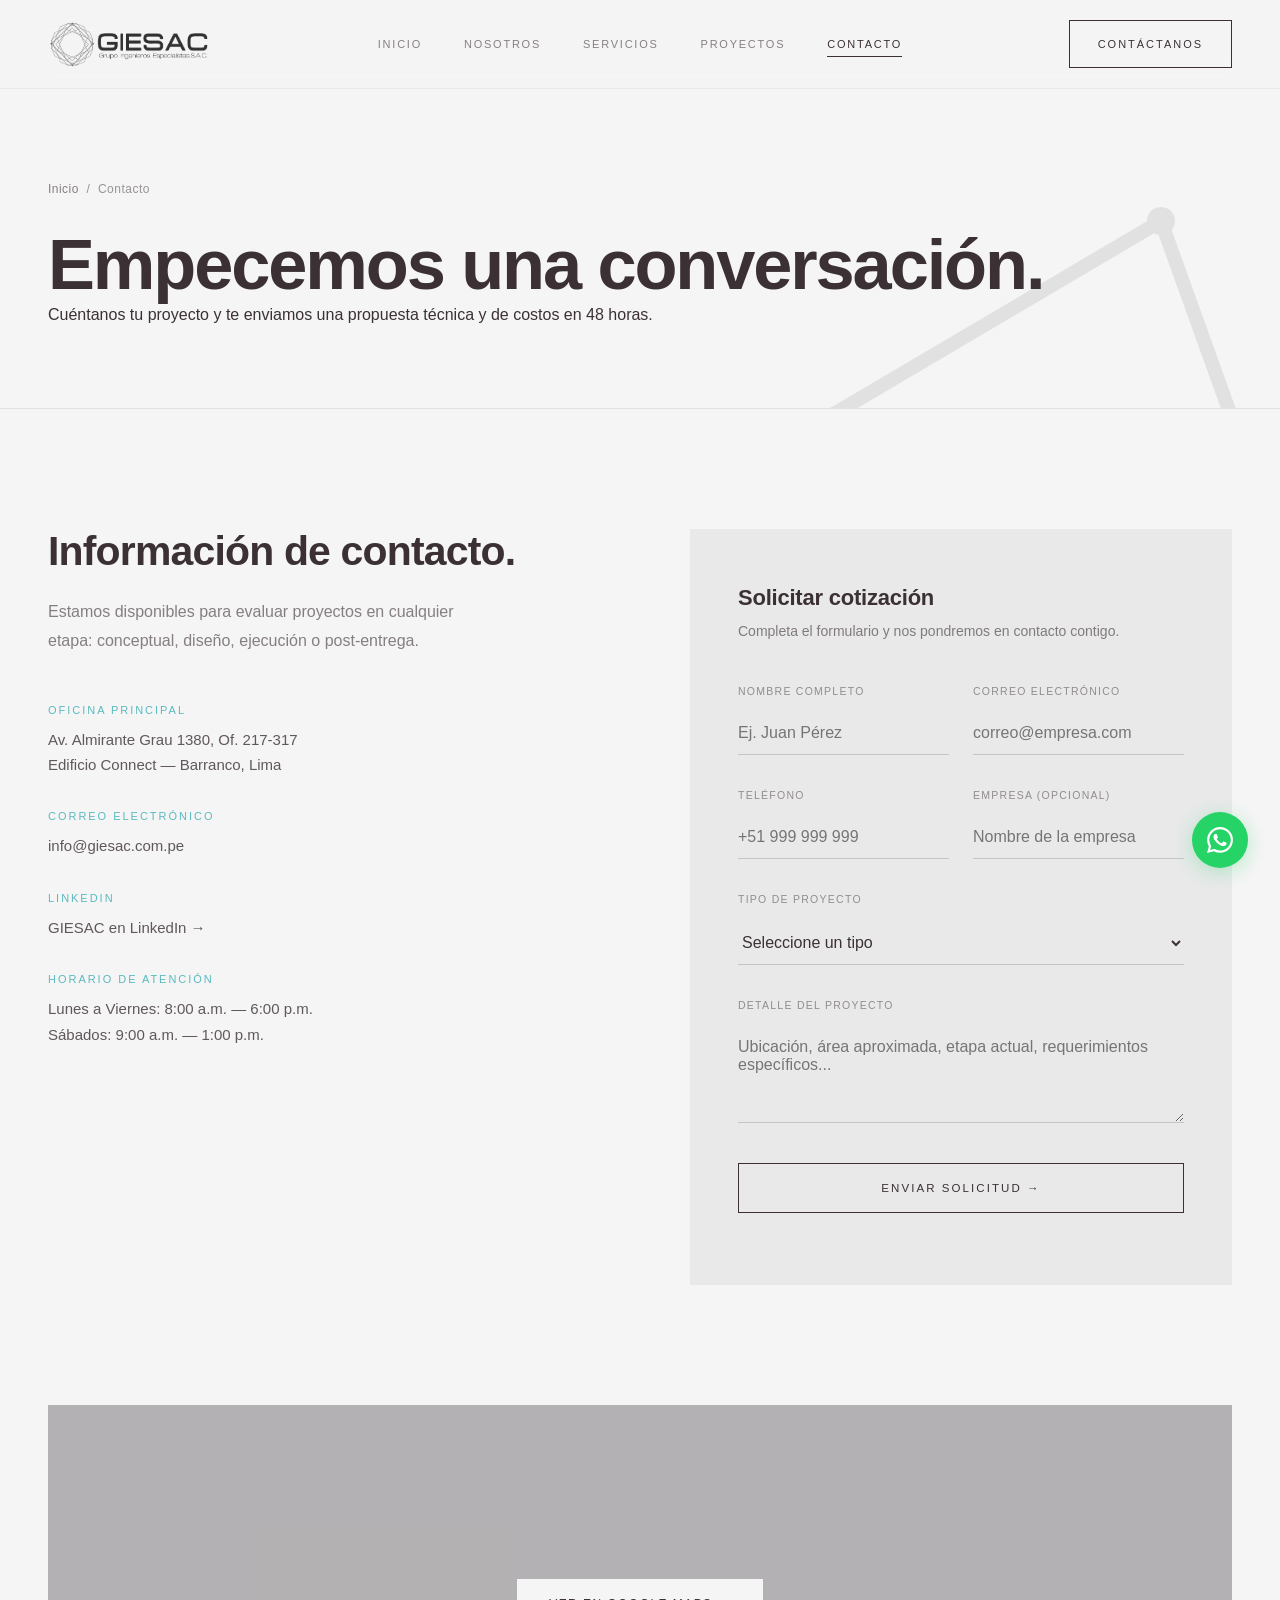
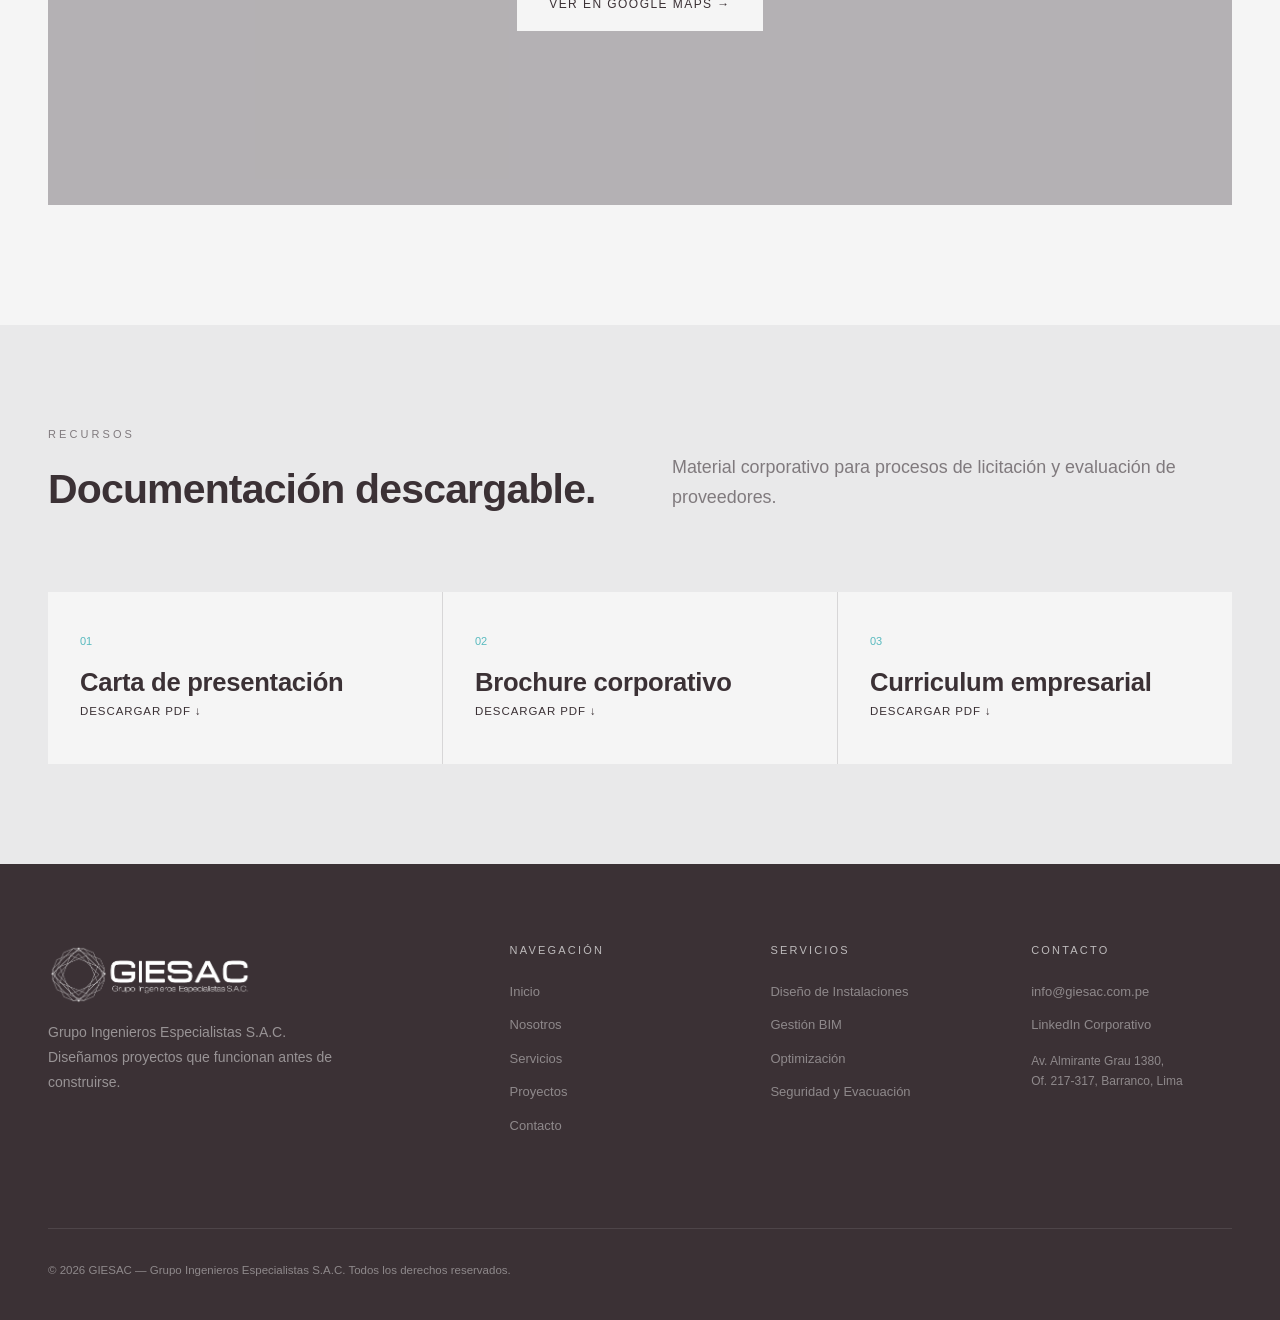
==== commit 67d3e7c6: "fix: CSS preload early in head, FOUC fix, broken twitter:description, team links" ====
--- a/contacto.html
+++ b/contacto.html
@@ -11,6 +11,8 @@
   <link rel="canonical" href="https://giesac.com.pe/contacto.html">
   <link rel="preconnect" href="https://images.unsplash.com">
   <link rel="preconnect" href="https://www.google.com">
+  <link rel="preload" as="style" href="styles.css">
+  <link rel="stylesheet" href="styles.css">
   <meta property="og:type" content="website">
   <meta property="og:title" content="Contacto — GIESAC | Solicite Cotización de Ingeniería">
   <meta property="og:description"
@@ -21,15 +23,14 @@
   <meta property="og:image" content="https://giesac.com.pe/images/logo-negro.png">
   <meta property="og:image:width" content="1200">
   <meta property="og:image:height" content="630">
-  <meta name="twitter:card" content="summary_large_image">
-  <meta name="twitter:title" content="Contacto — GIESAC | Solicite Cotización de Ingeniería">
-  <meta name="twitter:description"
-  <meta name="twitter:image" content="https://giesac.com.pe/images/logo-negro.png">
-    content="Solicite cotización de ingeniería. Oficina en Barranco, Lima. Respuesta en 48 horas.">
-  <link rel="icon" type="image/png" href="images/logo-negro.png">
-  <meta name="theme-color" content="#3B3135">
-  <link rel="stylesheet" href="styles.css">
-  <script type="application/ld+json">
+    <meta name="twitter:card" content="summary_large_image">
+    <meta name="twitter:title" content="Contacto — GIESAC | Solicite Cotización de Ingeniería">
+    <meta name="twitter:description"
+      content="Solicite cotización de ingeniería. Oficina en Barranco, Lima. Respuesta en 48 horas.">
+    <meta name="twitter:image" content="https://giesac.com.pe/images/logo-negro.png">
+    <link rel="icon" type="image/png" href="images/logo-negro.png">
+    <meta name="theme-color" content="#3B3135">
+    <script type="application/ld+json">
 {
   "@context": "https://schema.org",
   "@type": "LocalBusiness",
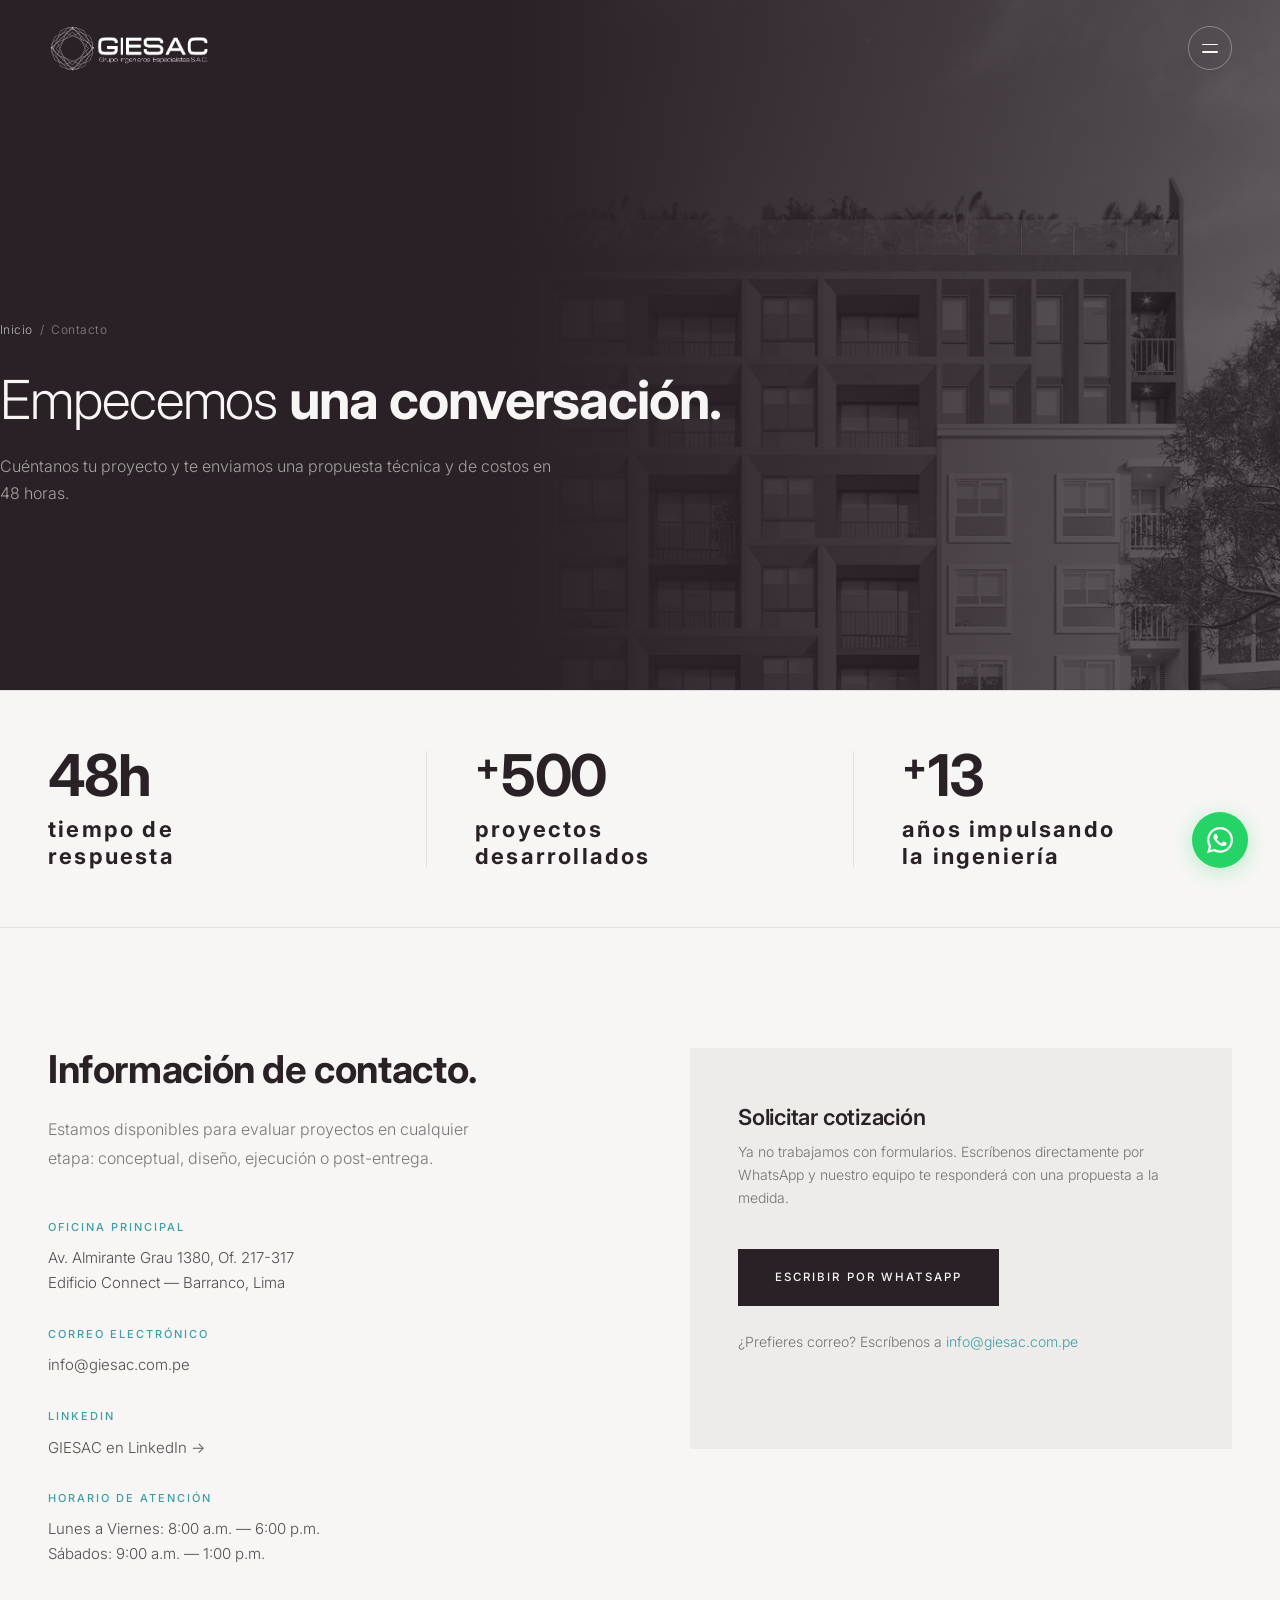
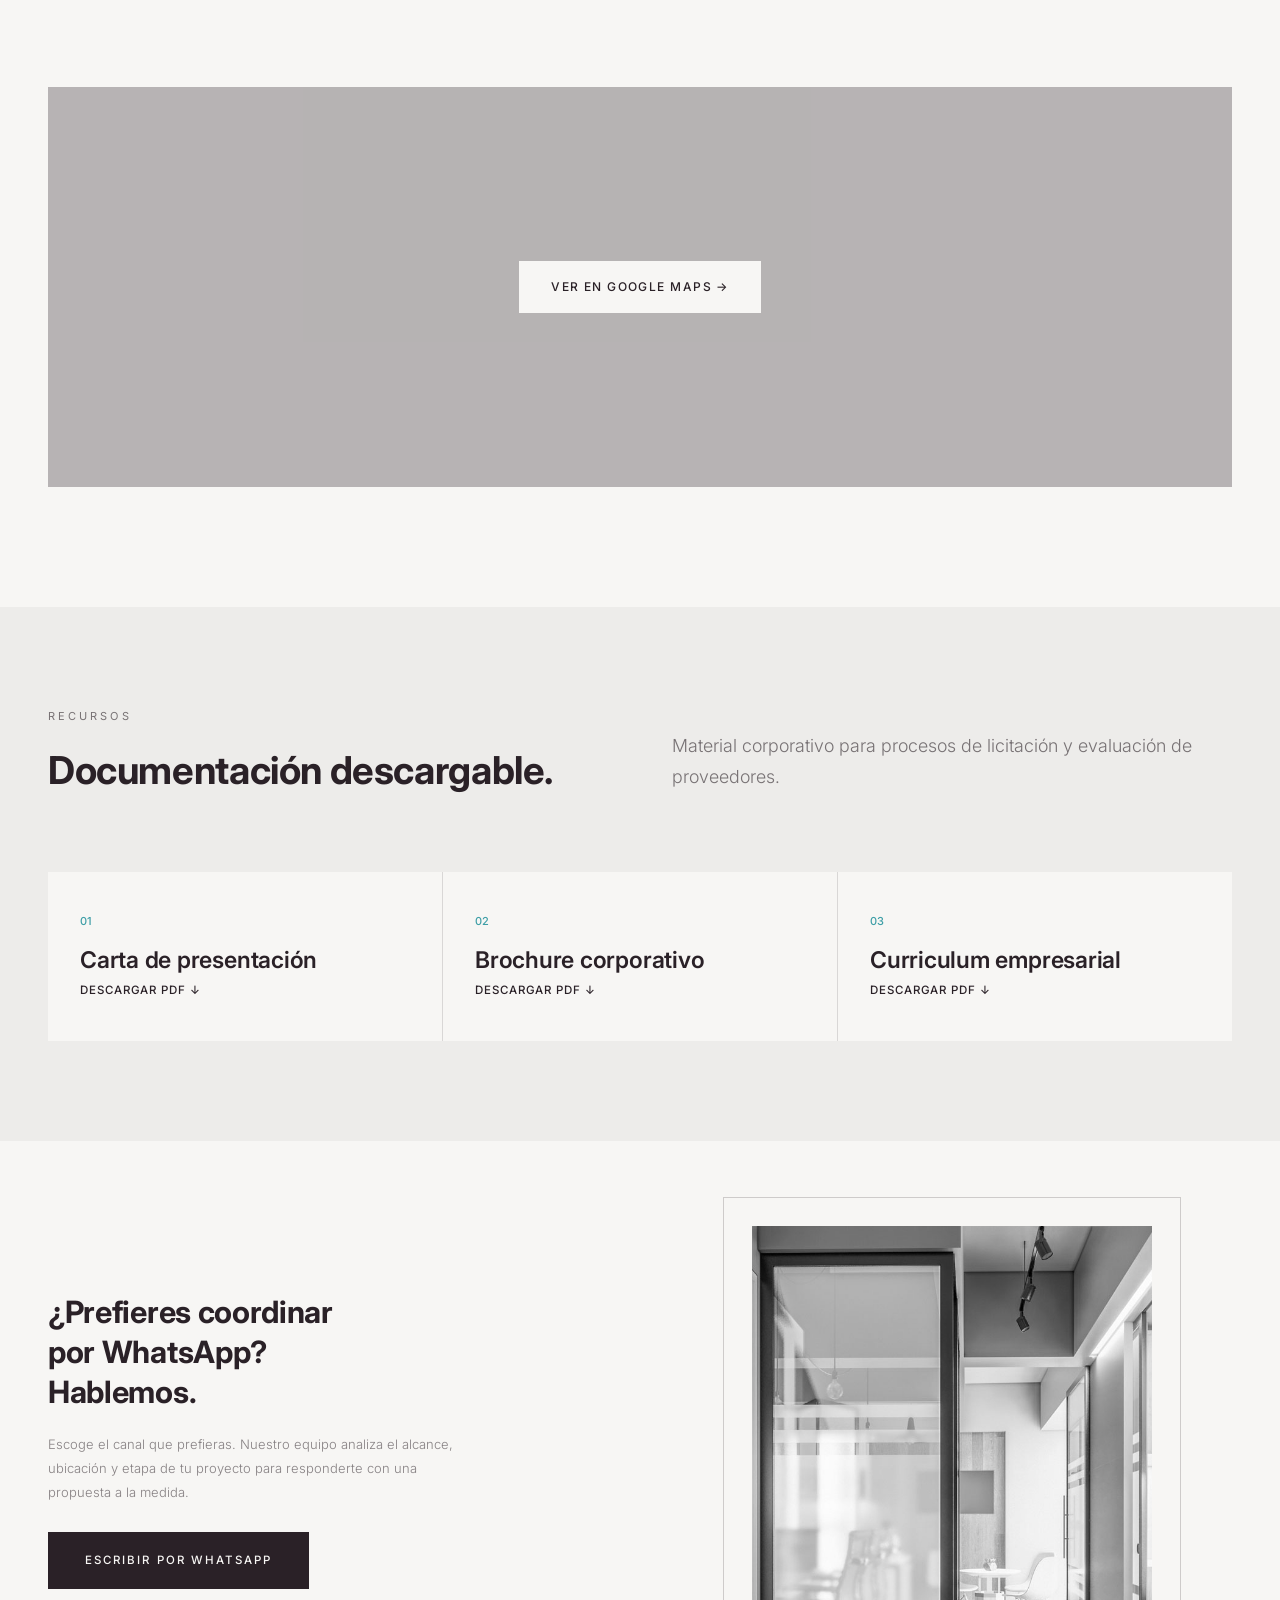
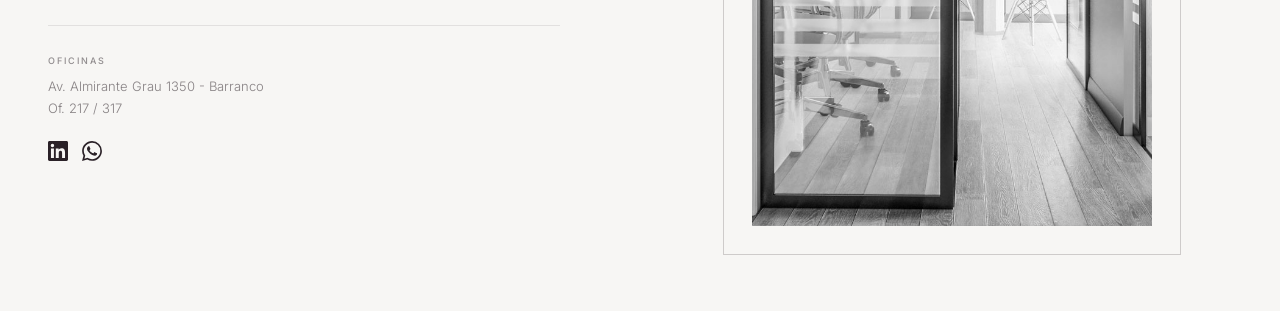
==== commit 516489f2: "Rediseño integral del sitio: home, nosotros, proyectos y contacto - Hero con soporte foto/video y nu" ====
--- a/contacto.html
+++ b/contacto.html
@@ -9,6 +9,8 @@
     content="Contacte a GIESAC para solicitar cotización o revisión de proyectos de ingeniería. Oficina en Barranco, Lima. Respuesta en 48 horas.">
   <meta name="author" content="GIESAC">
   <link rel="canonical" href="https://giesac.com.pe/contacto.html">
+  <link rel="preconnect" href="https://fonts.googleapis.com">
+  <link rel="preconnect" href="https://fonts.gstatic.com" crossorigin>
   <link rel="preconnect" href="https://images.unsplash.com">
   <link rel="preconnect" href="https://www.google.com">
   <link rel="preload" as="style" href="styles.css">
@@ -65,44 +67,95 @@
 <body>
   <a href="#main-content" class="skip-link">Ir al contenido principal</a>
 
-  <header id="mainHeader">
-    <nav>
-      <a href="index.html" class="brand">
-        <img src="images/logo-negro.png" alt="GIESAC" class="nav-logo" width="144" height="36">
+  <header id="mainHeader" class="header--dark">
+    <nav class="nav-minimal">
+      <a href="index.html" class="brand" aria-label="GIESAC — Inicio">
+        <img src="images/logo-blanco.png" alt="GIESAC" class="nav-logo nav-logo--light" width="120" height="30"
+          loading="eager" fetchpriority="high" decoding="async">
+        <img src="images/logo-negro.png" alt="GIESAC" class="nav-logo nav-logo--dark" width="120" height="30"
+          loading="eager" decoding="async">
       </a>
-      <div class="nav-links">
-        <a href="index.html">Inicio</a>
-        <a href="nosotros.html">Nosotros</a>
-        <a href="servicios.html">Servicios</a>
-        <a href="proyectos.html">Proyectos</a>
-        <a href="contacto.html" class="active" aria-current="page">Contacto</a>
-      </div>
-      <a href="contacto.html" class="btn nav-cta">Contáctanos</a>
-      <button class="mobile-toggle" aria-label="Menu" aria-expanded="false">
-        <span></span><span></span><span></span>
+      <button class="menu-btn" id="menuBtn" aria-label="Abrir menú" aria-expanded="false" aria-controls="siteOverlay">
+        <span class="menu-btn__bar"></span>
+        <span class="menu-btn__bar"></span>
       </button>
     </nav>
   </header>
 
-  <div class="mobile-menu" id="mobileMenu" role="dialog" aria-modal="true" aria-hidden="true"
+  <!-- Fullscreen overlay menu -->
+  <div class="site-overlay" id="siteOverlay" role="dialog" aria-modal="true" aria-hidden="true"
     aria-label="Menú de navegación">
-    <button class="close" aria-label="Cerrar menú">&times;</button>
-    <a href="index.html">Inicio</a>
-    <a href="nosotros.html">Nosotros</a>
-    <a href="servicios.html">Servicios</a>
-    <a href="proyectos.html">Proyectos</a>
-    <a href="contacto.html">Contacto</a>
+    <div class="site-overlay__inner">
+      <a href="index.html" class="site-overlay__brand" aria-label="GIESAC — Inicio">
+        <img src="images/logo-blanco.png" alt="GIESAC" width="110" height="28" loading="lazy" decoding="async">
+      </a>
+      <nav class="site-overlay__nav" aria-label="Navegación principal">
+        <a href="index.html" class="site-overlay__link">
+          <span class="site-overlay__num">01</span>
+          <span class="site-overlay__text">Inicio</span>
+        </a>
+        <a href="nosotros.html" class="site-overlay__link">
+          <span class="site-overlay__num">02</span>
+          <span class="site-overlay__text">Nosotros</span>
+        </a>
+        <a href="proyectos.html" class="site-overlay__link">
+          <span class="site-overlay__num">03</span>
+          <span class="site-overlay__text">Proyectos</span>
+        </a>
+        <a href="contacto.html" class="site-overlay__link active" aria-current="page">
+          <span class="site-overlay__num">04</span>
+          <span class="site-overlay__text">Contacto</span>
+        </a>
+      </nav>
+      <div class="site-overlay__footer">
+        <a href="contacto.html" class="site-overlay__cta">Contáctanos</a>
+        <span class="site-overlay__address">Av. Almirante Grau 1350 — Barranco · Of. 217 / 317</span>
+      </div>
+    </div>
   </div>
 
   <main id="main-content">
-    <div class="page-header">
+    <section class="page-hero" aria-label="Contacto">
+      <div class="page-hero__image" aria-hidden="true">
+        <img src="images/contactenos.png" alt="" width="756" height="1000" loading="eager"
+          fetchpriority="high" decoding="async">
+      </div>
+      <div class="page-hero__overlay" aria-hidden="true"></div>
       <div class="wrap">
         <p class="breadcrumb fade"><a href="index.html" class="link-u">Inicio</a> &nbsp;/&nbsp; Contacto</p>
-        <h1 class="fade fade-delay-1">Empecemos una conversación.</h1>
+        <h1 class="fade fade-delay-1">Empecemos <strong>una conversación.</strong></h1>
         <p class="sub fade fade-delay-2">Cuéntanos tu proyecto y te enviamos una propuesta técnica y de costos en 48
           horas.</p>
       </div>
-    </div>
+    </section>
+
+    <!-- ==================== CONFIANZA ==================== -->
+    <section class="stats-band">
+      <div class="stats-band__inner fade">
+        <div class="stats-band__item">
+          <div class="stats-band__row">
+            <span class="stats-band__num">48h</span>
+          </div>
+          <span class="stats-band__label">tiempo de<br>respuesta</span>
+        </div>
+        <div class="stats-band__sep" aria-hidden="true"></div>
+        <div class="stats-band__item">
+          <div class="stats-band__row">
+            <span class="stats-band__plus">+</span>
+            <span class="stats-band__num">500</span>
+          </div>
+          <span class="stats-band__label">proyectos<br>desarrollados</span>
+        </div>
+        <div class="stats-band__sep" aria-hidden="true"></div>
+        <div class="stats-band__item">
+          <div class="stats-band__row">
+            <span class="stats-band__plus">+</span>
+            <span class="stats-band__num">13</span>
+          </div>
+          <span class="stats-band__label">años impulsando<br>la ingeniería</span>
+        </div>
+      </div>
+    </section>
 
     <section>
       <div class="wrap">
@@ -133,50 +186,12 @@
 
           <div class="contact-form-wrapper fade fade-delay-2">
             <h3>Solicitar cotización</h3>
-            <p>Completa el formulario y nos pondremos en contacto contigo.</p>
-            <form id="cotForm" aria-label="Solicitar cotización">
-              <div class="form-row">
-                <div class="form-field">
-                  <label for="nombre">Nombre completo</label>
-                  <input id="nombre" type="text" placeholder="Ej. Juan Pérez" required autocomplete="name">
-                </div>
-                <div class="form-field">
-                  <label for="email">Correo electrónico</label>
-                  <input id="email" type="email" placeholder="correo@empresa.com" required autocomplete="email">
-                </div>
-              </div>
-              <div class="form-row">
-                <div class="form-field">
-                  <label for="telefono">Teléfono</label>
-                  <input id="telefono" type="tel" placeholder="+51 999 999 999" autocomplete="tel">
-                </div>
-                <div class="form-field">
-                  <label for="empresa">Empresa (opcional)</label>
-                  <input id="empresa" type="text" placeholder="Nombre de la empresa" autocomplete="organization">
-                </div>
-              </div>
-              <div class="form-field">
-                <label for="tipo">Tipo de proyecto</label>
-                <select id="tipo" aria-label="Tipo de proyecto">
-                  <option value="">Seleccione un tipo</option>
-                  <option>Vivienda unifamiliar</option>
-                  <option>Comercial</option>
-                  <option>Oficinas</option>
-                  <option>Hoteles</option>
-                  <option>Educación y salud</option>
-                  <option>Industria y almacenes</option>
-                  <option>Institucional</option>
-                  <option>Otro</option>
-                </select>
-              </div>
-              <div class="form-field">
-                <label for="msg">Detalle del proyecto</label>
-                <textarea id="msg" rows="4"
-                  placeholder="Ubicación, área aproximada, etapa actual, requerimientos específicos..."></textarea>
-              </div>
-              <button type="submit" class="btn form-submit-full">Enviar solicitud →</button>
-              <p id="formFeedback" role="status" aria-live="polite" class="form-feedback"></p>
-            </form>
+            <p>Ya no trabajamos con formularios. Escríbenos directamente por WhatsApp y nuestro equipo te responderá
+              con una propuesta a la medida.</p>
+            <a href="https://wa.me/51999999999?text=Hola%20GIESAC%2C%20deseo%20solicitar%20una%20cotizaci%C3%B3n%20para%20un%20proyecto."
+              class="btn btn--filled" target="_blank" rel="noopener noreferrer">Escribir por WhatsApp</a>
+            <p class="contact-wa-note">¿Prefieres correo? Escríbenos a <a
+                href="mailto:info@giesac.com.pe">info@giesac.com.pe</a></p>
           </div>
         </div>
       </div>
@@ -235,45 +250,48 @@
         </div>
       </div>
     </section>
+
+    <!-- ==================== CTA / CONTACTO ==================== -->
+    <section class="cta-section">
+      <div class="cta-section__grid">
+        <div class="cta-section__left fade">
+          <h2><strong>¿Prefieres coordinar<br>por WhatsApp?<br>Hablemos.</strong></h2>
+          <p>Escoge el canal que prefieras. Nuestro equipo analiza el alcance, ubicación y etapa de tu proyecto para
+            responderte con una propuesta a la medida.</p>
+          <a href="https://wa.me/51999999999" class="btn btn--filled" target="_blank"
+            rel="noopener noreferrer">Escribir por WhatsApp</a>
+          <div class="cta-section__datos">
+            <span class="cta-section__dato-label">OFICINAS</span>
+            <span class="cta-section__dato-val">Av. Almirante Grau 1350 - Barranco<br>Of. 217 / 317</span>
+            <div class="cta-section__social">
+              <a href="#" class="cta-section__social-link" aria-label="LinkedIn GIESAC">
+                <svg width="20" height="20" viewBox="0 0 24 24" fill="currentColor" aria-hidden="true"
+                  focusable="false">
+                  <path
+                    d="M20.447 20.452h-3.554v-5.569c0-1.328-.027-3.037-1.852-3.037-1.853 0-2.136 1.445-2.136 2.939v5.667H9.351V9h3.414v1.561h.046c.477-.9 1.637-1.85 3.37-1.85 3.601 0 4.267 2.37 4.267 5.455v6.286zM5.337 7.433a2.062 2.062 0 0 1-2.063-2.065 2.064 2.064 0 1 1 2.063 2.065zm1.782 13.019H3.555V9h3.564v11.452zM22.225 0H1.771C.792 0 0 .774 0 1.729v20.542C0 23.227.792 24 1.771 24h20.451C23.2 24 24 23.227 24 22.271V1.729C24 .774 23.2 0 22.222 0h.003z" />
+                </svg>
+              </a>
+              <a href="https://wa.me/51999999999" class="cta-section__social-link" aria-label="WhatsApp GIESAC"
+                target="_blank" rel="noopener noreferrer">
+                <svg width="20" height="20" viewBox="0 0 24 24" fill="currentColor" aria-hidden="true"
+                  focusable="false">
+                  <path
+                    d="M17.472 14.382c-.297-.149-1.758-.867-2.03-.967-.273-.099-.471-.148-.67.15-.197.297-.767.966-.94 1.164-.173.199-.347.223-.644.075-.297-.15-1.255-.463-2.39-1.475-.883-.788-1.48-1.761-1.653-2.059-.173-.297-.018-.458.13-.606.134-.133.298-.347.446-.52.149-.174.198-.298.298-.497.099-.198.05-.371-.025-.52-.075-.149-.669-1.612-.916-2.207-.242-.579-.487-.5-.669-.51-.173-.008-.371-.01-.57-.01-.198 0-.52.074-.792.372-.272.297-1.04 1.016-1.04 2.479 0 1.462 1.065 2.875 1.213 3.074.149.198 2.096 3.2 5.077 4.487.709.306 1.262.489 1.694.625.712.227 1.36.195 1.871.118.571-.085 1.758-.719 2.006-1.413.248-.694.248-1.289.173-1.413-.074-.124-.272-.198-.57-.347m-5.421 7.403h-.004a9.87 9.87 0 0 1-5.031-1.378l-.361-.214-3.741.982.998-3.648-.235-.374a9.86 9.86 0 0 1-1.51-5.26c.001-5.45 4.436-9.884 9.888-9.884 2.64 0 5.122 1.03 6.988 2.898a9.825 9.825 0 0 1 2.893 6.994c-.003 5.45-4.437 9.884-9.885 9.884m8.413-18.297A11.815 11.815 0 0 0 12.05 0C5.495 0 .16 5.335.157 11.892c0 2.096.547 4.142 1.588 5.945L.057 24l6.305-1.654a11.882 11.882 0 0 0 5.683 1.448h.005c6.554 0 11.89-5.335 11.893-11.893a11.821 11.821 0 0 0-3.48-8.413z" />
+                </svg>
+              </a>
+            </div>
+          </div>
+        </div>
+        <div class="cta-section__right fade fade-delay-2">
+          <div class="cta-section__frame">
+            <img src="images/recurso-5.jpg" alt="Oficina GIESAC Barranco" class="cta-section__img" width="700"
+              height="900" loading="lazy" decoding="async">
+          </div>
+        </div>
+      </div>
+    </section>
   </main>
 
-  <!-- Footer -->
-  <footer>
-    <div class="wrap">
-      <div class="footer-grid">
-        <div class="footer-brand">
-          <img src="images/logo-blanco.png" alt="GIESAC" class="footer-logo" width="192" height="48">
-          <p>Grupo Ingenieros
-            Especialistas S.A.C.<br>Diseñamos proyectos que funcionan antes de construirse.</p>
-        </div>
-        <div class="footer-col">
-          <h3>Navegación</h3>
-          <a href="index.html">Inicio</a>
-          <a href="nosotros.html">Nosotros</a>
-          <a href="servicios.html">Servicios</a>
-          <a href="proyectos.html">Proyectos</a>
-          <a href="contacto.html">Contacto</a>
-        </div>
-        <div class="footer-col">
-          <h3>Servicios</h3>
-          <a href="servicios.html">Diseño de Instalaciones</a>
-          <a href="servicios.html">Gestión BIM</a>
-          <a href="servicios.html">Optimización</a>
-          <a href="servicios.html">Seguridad y Evacuación</a>
-        </div>
-        <div class="footer-col">
-          <h3>Contacto</h3>
-          <a href="mailto:info@giesac.com.pe">info@giesac.com.pe</a>
-          <a href="#">LinkedIn Corporativo</a>
-          <span class="footer-address">Av. Almirante Grau
-            1380,<br>Of. 217-317, Barranco, Lima</span>
-        </div>
-      </div>
-      <div class="footer-bottom">
-        <span>© 2026 GIESAC — Grupo Ingenieros Especialistas S.A.C. Todos los derechos reservados.</span>
-      </div>
-    </div>
-  </footer>
 
   <a href="https://wa.me/51999999999?text=Hola%20GIESAC%2C%20deseo%20solicitar%20una%20cotizaci%C3%B3n%2Frevisi%C3%B3n%20para%20un%20proyecto%20de%20ingenier%C3%ADa."
     class="whatsapp-float" target="_blank" rel="noopener" aria-label="WhatsApp">
@@ -284,7 +302,6 @@
   </a>
 
   <script src="js/main.js"></script>
-  <script src="js/contacto.js"></script>
 
 </body>
 
--- a/styles.css
+++ b/styles.css
@@ -3,42 +3,51 @@
    Desarrollado por: Franco Caballero — hansgianfranco@gmail.com
    ============================================================ */
 
+@import url('https://fonts.googleapis.com/css2?family=Inter:wght@300;400;500;600&display=swap');
+
 :root {
-  --bg1: #F5F5F5;
-  --bg2: #E9E9EA;
-  --ink: #3B3135;
-  --ink-92: rgba(59, 49, 53, 0.92);
-  --ink-80: rgba(59, 49, 53, 0.80);
-  --ink-75: rgba(59, 49, 53, 0.75);
-  --ink-60: rgba(59, 49, 53, 0.60);
-  --ink-55: rgba(59, 49, 53, 0.55);
-  --ink-40: rgba(59, 49, 53, 0.50);
-  --ink-20: rgba(59, 49, 53, 0.20);
-  --ink-10: rgba(59, 49, 53, 0.10);
-  --ink-06: rgba(59, 49, 53, 0.06);
-  --accent: #59BABF;
-  --accent-invert: rgba(59, 49, 53, 0.60);
-  --white-90: rgba(245, 245, 245, 0.90);
-  --white-85: rgba(245, 245, 245, 0.85);
-  --white-80: rgba(245, 245, 245, 0.80);
-  --white-75: rgba(245, 245, 245, 0.75);
-  --white-70: rgba(245, 245, 245, 0.70);
-  --white-65: rgba(245, 245, 245, 0.65);
-  --white-60: rgba(245, 245, 245, 0.60);
-  --white-55: rgba(245, 245, 245, 0.55);
-  --white-50: rgba(245, 245, 245, 0.50);
-  --white-45: rgba(245, 245, 245, 0.45);
-  --white-40: rgba(245, 245, 245, 0.40);
-  --white-30: rgba(245, 245, 245, 0.30);
-  --white-20: rgba(245, 245, 245, 0.20);
-  --white-15: rgba(245, 245, 245, 0.15);
-  --white-12: rgba(245, 245, 245, 0.12);
-  --white-10: rgba(245, 245, 245, 0.10);
-  --white-06: rgba(245, 245, 245, 0.06);
+  --bg1: #F7F6F4;
+  --bg2: #EDECEA;
+  --bg3: #E4E4E4;
+  --bg4: #CACACA;
+  --bg5: #3A3238;
+  --ink: #2A2127;
+  --dark: #1A1619;
+  --ink-92: rgba(42, 33, 39, 0.92);
+  --ink-80: rgba(42, 33, 39, 0.80);
+  --ink-75: rgba(42, 33, 39, 0.75);
+  --ink-60: rgba(42, 33, 39, 0.60);
+  --ink-55: rgba(42, 33, 39, 0.55);
+  --ink-40: rgba(42, 33, 39, 0.50);
+  --ink-20: rgba(42, 33, 39, 0.20);
+  --ink-10: rgba(42, 33, 39, 0.10);
+  --ink-06: rgba(42, 33, 39, 0.06);
+  --accent: #3D9EA6;
+  --accent-warm: #C8A96E;
+  --accent-invert: rgba(42, 33, 39, 0.60);
+  --white-90: rgba(247, 246, 244, 0.90);
+  --white-85: rgba(247, 246, 244, 0.85);
+  --white-80: rgba(247, 246, 244, 0.80);
+  --white-75: rgba(247, 246, 244, 0.75);
+  --white-70: rgba(247, 246, 244, 0.70);
+  --white-65: rgba(247, 246, 244, 0.65);
+  --white-60: rgba(247, 246, 244, 0.60);
+  --white-55: rgba(247, 246, 244, 0.55);
+  --white-50: rgba(247, 246, 244, 0.50);
+  --white-45: rgba(247, 246, 244, 0.45);
+  --white-40: rgba(247, 246, 244, 0.40);
+  --white-35: rgba(247, 246, 244, 0.35);
+  --white-30: rgba(247, 246, 244, 0.30);
+  --white-25: rgba(247, 246, 244, 0.25);
+  --white-20: rgba(247, 246, 244, 0.20);
+  --white-15: rgba(247, 246, 244, 0.15);
+  --white-12: rgba(247, 246, 244, 0.12);
+  --white-10: rgba(247, 246, 244, 0.10);
+  --white-06: rgba(247, 246, 244, 0.06);
   --whatsapp: #25D366;
   --whatsapp-glow: rgba(37, 211, 102, 0.30);
   --whatsapp-glow-hover: rgba(37, 211, 102, 0.40);
-  --font: 'Helvetica Neue', Helvetica, Arial, sans-serif;
+  --font: 'Inter', sans-serif;
   --ease-out: cubic-bezier(0.16, 1, 0.3, 1);
   --ease-smooth: cubic-bezier(0.4, 0, 0.2, 1);
 }
@@ -63,6 +72,11 @@
   overflow-x: hidden;
   -webkit-font-smoothing: antialiased;
   -moz-osx-font-smoothing: grayscale;
+}
+
+/* Bloquear scroll cuando el overlay está abierto */
+body.overlay-open {
+  overflow: hidden;
 }
 
 ::selection {
@@ -154,24 +168,26 @@
 }
 
 h1 {
-  font-size: clamp(36px, 5.5vw, 76px);
-  font-weight: 700;
-  letter-spacing: -0.03em;
-  line-height: 1.05;
+  font-family: var(--font);
+  font-size: clamp(36px, 5.2vw, 72px);
+  font-weight: 900;
+  letter-spacing: -0.02em;
+  line-height: 1.08;
 }
 
 h2 {
-  font-size: clamp(28px, 3.2vw, 48px);
-  font-weight: 700;
-  letter-spacing: -0.02em;
-  line-height: 1.1;
-}
-
-h3 {
-  font-size: clamp(20px, 2vw, 28px);
+  font-family: var(--font);
+  font-size: clamp(26px, 3vw, 46px);
   font-weight: 700;
   letter-spacing: -0.01em;
-  line-height: 1.2;
+  line-height: 1.12;
+}
+
+h3 {
+  font-size: clamp(18px, 1.8vw, 26px);
+  font-weight: 600;
+  letter-spacing: -0.01em;
+  line-height: 1.25;
 }
 
 h4 {
@@ -307,122 +323,97 @@
   transform-origin: left;
 }
 
-/* ---- Header ---- */
+/* ---- Header: minimalista logo + botón circular ---- */
 header {
   position: fixed;
   top: 0;
   left: 0;
   right: 0;
-  z-index: 1000;
-  background: rgba(245,245,245,0.82);
-  backdrop-filter: blur(20px) saturate(1.2);
-  -webkit-backdrop-filter: blur(20px) saturate(1.2);
-  border-bottom: 1px solid var(--ink-06);
-  transition: all 0.4s var(--ease-smooth);
-}
-
-header.scrolled {
-  background: rgba(245,245,245,0.95);
-  box-shadow: 0 1px 20px rgba(59, 49, 53, 0.06);
-}
-
-nav {
+  z-index: 100;
+  transition: background 0.4s var(--ease-smooth), border-color 0.4s var(--ease-smooth);
+}
+
+/* Nav bar: logo izquierda, botón derecha */
+.nav-minimal {
   display: flex;
   align-items: center;
   justify-content: space-between;
-  padding: 20px 48px;
-  max-width: 1320px;
+  padding: 24px 48px;
+  max-width: 1440px;
   margin: 0 auto;
 }
 
+/* Scrolled: fondo claro */
+header.scrolled {
+  background: rgba(245, 245, 245, 0.92);
+  backdrop-filter: blur(20px);
+  -webkit-backdrop-filter: blur(20px);
+  border-bottom: 1px solid rgba(59, 49, 53, 0.06);
+  box-shadow: 0 1px 20px rgba(59, 49, 53, 0.06);
+}
+
+/* Brand / logo */
 .brand {
   display: flex;
   align-items: center;
-  gap: 14px;
-}
-
-.brand svg {
-  width: 36px;
-  height: 36px;
-}
-
-.brand-word {
-  font-size: 20px;
-  font-weight: 700;
-  letter-spacing: 0.04em;
-}
-
-.nav-links {
-  display: flex;
-  gap: 42px;
-  font-size: 11px;
-  letter-spacing: 0.16em;
-  text-transform: uppercase;
-  font-weight: 400;
-}
-
-.nav-links a {
-  color: var(--ink-60);
-  transition: color 0.3s ease;
-  position: relative;
-}
-
-.nav-links a::after {
-  content: '';
-  position: absolute;
-  bottom: -4px;
-  left: 0;
-  width: 0;
-  height: 1px;
-  background: var(--ink);
-  transition: width 0.4s var(--ease-out);
-}
-
-.nav-links a:hover,
-.nav-links a.active {
-  color: var(--ink);
-}
-
-.nav-links a:hover::after,
-.nav-links a.active::after {
-  width: 100%;
-}
-
-.mobile-toggle {
-  display: none;
+}
+
+/* Botón circular de menú */
+.menu-btn {
+  width: 44px;
+  height: 44px;
+  border-radius: 50%;
+  border: 1px solid var(--ink-20);
+  background: transparent;
+  cursor: pointer;
+  display: flex;
   flex-direction: column;
-  gap: 5px;
-  background: none;
-  border: none;
-  cursor: pointer;
-  padding: 8px;
-}
-
-.mobile-toggle span {
+  align-items: center;
+  justify-content: center;
+  gap: 6px;
+  transition: border-color 0.3s ease, background 0.3s ease;
+  padding: 0;
+  flex-shrink: 0;
+}
+
+.menu-btn:hover {
+  border-color: var(--ink-60);
+  background: rgba(59, 49, 53, 0.05);
+}
+
+.menu-btn__bar {
   display: block;
-  width: 24px;
+  width: 16px;
   height: 1.5px;
   background: var(--ink);
-  transition: all 0.3s ease;
-}
-
-@media (max-width: 920px) {
-  .nav-links {
-    display: none;
-  }
-
-  .nav-cta {
-    display: none;
-  }
-
-  .mobile-toggle {
-    display: flex;
-  }
-
-  nav {
-    padding: 18px 24px;
-  }
-}
+  border-radius: 2px;
+  transition: background 0.3s ease, transform 0.4s var(--ease-out), opacity 0.3s ease;
+  transform-origin: center;
+}
+
+/* Estado abierto: las barras forman una X */
+.menu-btn.is-open .menu-btn__bar:first-child {
+  transform: translateY(3.75px) rotate(45deg);
+}
+
+.menu-btn.is-open .menu-btn__bar:last-child {
+  transform: translateY(-3.75px) rotate(-45deg);
+}
+
+/* Scrolled: botón oscuro */
+header.scrolled .menu-btn {
+  border-color: var(--ink-20);
+}
+
+header.scrolled .menu-btn:hover {
+  border-color: var(--ink-60);
+  background: rgba(59, 49, 53, 0.05);
+}
+
+header.scrolled .menu-btn__bar {
+  background: var(--ink);
+}
+
 
 /* ---- Logo ---- */
 .nav-logo {
@@ -545,12 +536,13 @@
   display: block;
   color: var(--white-45);
   margin-bottom: 12px;
-  transition: color 0.3s ease;
+  transition: color 0.4s var(--ease-out), transform 0.4s var(--ease-out);
   font-size: 13px;
 }
 
 .footer-col a:hover {
   color: var(--bg1);
+  transform: translateX(4px);
 }
 
 .footer-bottom {
@@ -576,22 +568,1106 @@
   }
 }
 
-/* ---- Page Header (interior) ---- */
+/* ============================================================
+   HOME V2 — Header Dark Mode (sobre hero oscuro)
+   ============================================================ */
+
+/* Logo swap: blanco en hero oscuro, negro al hacer scroll */
+.nav-logo--light {
+  display: none;
+}
+
+.nav-logo--dark {
+  display: block;
+}
+
+.header--dark .nav-logo--light {
+  display: block;
+}
+
+.header--dark .nav-logo--dark {
+  display: none;
+}
+
+.header--dark .menu-btn {
+  border-color: var(--white-35);
+}
+
+.header--dark .menu-btn:hover {
+  border-color: var(--white-70);
+  background: rgba(255, 255, 255, 0.08);
+}
+
+.header--dark .menu-btn__bar {
+  background: var(--bg1);
+}
+
+/* Scrolled: fondo translúcido, logo y botón negros */
+.header--dark.scrolled {
+  background: var(--white-50);
+  box-shadow: none;
+}
+
+.header--dark.scrolled .nav-logo--light {
+  display: none;
+}
+
+.header--dark.scrolled .nav-logo--dark {
+  display: block;
+}
+
+.header--dark.scrolled .menu-btn {
+  border-color: var(--ink-20);
+}
+
+.header--dark.scrolled .menu-btn__bar {
+  background: var(--ink);
+}
+
+/* ============================================================
+   HOME V2 — Hero (full-bleed blueprint)
+   ============================================================ */
+
+.hero-v2 {
+  position: relative;
+  min-height: 100vh;
+  background: var(--ink);
+  overflow: hidden;
+  display: flex;
+  align-items: flex-end;
+}
+
+/* Blueprint image covers entire section */
+.hero-v2__image {
+  position: absolute;
+  inset: 0;
+  z-index: 0;
+}
+
+.hero-v2__image img {
+  width: 100%;
+  height: 100%;
+  object-fit: cover;
+  object-position: right center;
+  opacity: 0.75;
+}
+
+.hero-v2__video {
+  width: 100%;
+  height: 100%;
+  object-fit: cover;
+  object-position: right center;
+  opacity: 0.75;
+}
+
+/* Dark gradient: full left half solid, fades to transparent right */
+.hero-v2__overlay {
+  position: absolute;
+  inset: 0;
+  z-index: 1;
+  background: linear-gradient(to right,
+      var(--ink) 0%,
+      var(--ink) 28%,
+      rgba(42, 33, 39, 0.6) 55%,
+      transparent 100%);
+  pointer-events: none;
+}
+
+/* Text container — anchored bottom-left */
+.hero-v2__inner {
+  position: relative;
+  z-index: 2;
+  padding: 160px 48px 72px;
+  max-width: 620px;
+}
+
+.hero-v2__text h1 {
+  font-family: var(--font);
+  font-size: clamp(28px, 3.8vw, 58px);
+  font-weight: 300;
+  line-height: 1.2;
+  letter-spacing: -0.02em;
+  color: var(--bg1);
+  margin-bottom: 48px;
+}
+
+.hero-v2__text h1 strong {
+  font-weight: 700;
+}
+
+/* Scroll icon */
+.hero-v2__scroll {
+  position: absolute;
+  bottom: 40px;
+  left: 50%;
+  transform: translateX(-50%);
+  display: inline-block;
+  color: var(--white-45);
+  transition: color 0.3s ease;
+  line-height: 0;
+  z-index: 2;
+}
+
+.hero-v2__scroll:hover {
+  color: var(--bg1);
+}
+
+@media (max-width: 860px) {
+  .hero-v2__inner {
+    padding: 120px 24px 56px;
+    max-width: 100%;
+  }
+
+  .hero-v2__overlay {
+    background: linear-gradient(to top,
+        var(--ink) 0%,
+        rgba(42, 33, 39, 0.7) 50%,
+        transparent 100%);
+  }
+}
+
+/* ============================================================
+   HOME V2 — Intro Split (slider Nosotros)
+   ============================================================ */
+
+.intro-split {
+  position: relative;
+  min-height: 400px;
+  overflow: hidden;
+  background: var(--bg1);
+}
+
+.intro-split__bg {
+  position: absolute;
+  inset: 0;
+  z-index: 0;
+}
+
+.intro-split__bg img {
+  width: 100%;
+  height: 100%;
+  object-fit: cover;
+  object-position: right center;
+  filter: grayscale(1) brightness(1.05);
+  display: block;
+}
+
+.intro-split__inner {
+  position: relative;
+  z-index: 1;
+  max-width: 1320px;
+  margin: 0 auto;
+  display: flex;
+  flex-direction: column;
+  justify-content: space-between;
+  padding: 56px 48px;
+  min-height: 400px;
+}
+
+.intro-split__top {
+  display: flex;
+  align-items: center;
+  justify-content: flex-end;
+}
+
+.intro-split__counter {
+  font-size: 14px;
+  color: var(--ink-60);
+  letter-spacing: 0.06em;
+  font-variant-numeric: tabular-nums;
+  font-weight: 400;
+}
+
+.intro-split__slider {
+  margin: 48px 0 40px;
+}
+
+.intro-split__track {
+  position: relative;
+  min-height: 150px;
+}
+
+.intro-split__slide {
+  position: absolute;
+  top: 0;
+  left: 0;
+  width: 100%;
+  font-size: 26px;
+  color: var(--ink-80);
+  line-height: 1.8;
+  font-weight: 300;
+  opacity: 0;
+  transform: translateY(12px);
+  visibility: hidden;
+  transition: opacity 0.5s var(--ease-out), transform 0.5s var(--ease-out), visibility 0.5s;
+}
+
+.intro-split__slide strong {
+  color: var(--ink);
+  font-weight: 600;
+}
+
+.intro-split__slide--active {
+  position: relative;
+  opacity: 1;
+  transform: translateY(0);
+  visibility: visible;
+}
+
+.intro-split__controls {
+  display: flex;
+  align-items: center;
+  justify-content: flex-end;
+}
+
+.intro-split__more {
+  font-size: 13px;
+  color: var(--ink-40);
+  letter-spacing: 0.02em;
+  padding-bottom: 4px;
+  border-bottom: 1px solid var(--ink-20);
+  transition: color 0.3s ease, border-color 0.3s ease;
+}
+
+.intro-split__more:hover {
+  color: var(--ink);
+  border-color: var(--ink);
+}
+
+.intro-split__arrows {
+  display: flex;
+  gap: 12px;
+}
+
+.intro-split__arrow {
+  background: none;
+  border: none;
+  cursor: pointer;
+  padding: 0;
+  color: var(--ink-40);
+  line-height: 0;
+  transition: color 0.3s ease, transform 0.3s ease;
+}
+
+.intro-split__arrow:hover {
+  color: var(--ink);
+}
+
+.intro-split__arrow--next:hover {
+  transform: translateX(3px);
+}
+
+.intro-split__arrow--prev:hover {
+  transform: translateX(-3px);
+}
+
+@media (max-width: 768px) {
+  .intro-split {
+    min-height: 0;
+  }
+
+  .intro-split__inner {
+    padding: 40px 24px;
+    min-height: 0;
+    background: linear-gradient(to bottom,
+        var(--white-90) 0%,
+        var(--white-70) 55%,
+        var(--white-30) 100%);
+  }
+
+  .intro-split__bg img {
+    object-position: center;
+  }
+
+  .intro-split__slider {
+    margin: 32px 0 28px;
+  }
+
+  .intro-split__slide {
+    font-size: 20px;
+  }
+}
+
+
+/* ============================================================
+   HOME V2 — Services Strip (Dark)
+   ============================================================ */
+
+.services-strip {
+  background: var(--ink);
+  padding: 0;
+}
+
+.services-strip__inner {
+  display: grid;
+  grid-template-columns: repeat(3, 1fr);
+}
+
+.services-strip__item {
+  display: flex;
+  flex-direction: column;
+  justify-content: center;
+  min-height: 260px;
+  padding: 40px 48px;
+  transition: background 0.35s ease;
+}
+
+.services-strip__content {
+  display: flex;
+  align-items: flex-start;
+  gap: 16px;
+  text-align: left;
+  cursor: pointer;
+  list-style: none;
+}
+
+.services-strip__content::-webkit-details-marker {
+  display: none;
+}
+
+.services-strip__item:hover {
+  background: var(--white-06);
+}
+
+.services-strip__num {
+  font-size: 14px;
+  font-weight: 400;
+  margin-top: 2px;
+  color: var(--white-30);
+  letter-spacing: 0.05em;
+  line-height: 1.5;
+  flex-shrink: 0;
+  transition: color 0.35s ease;
+}
+
+.services-strip__title {
+  font-size: 18px;
+  color: var(--bg1);
+  margin: 0;
+  font-weight: 700;
+  line-height: 1.5;
+  letter-spacing: 0.02em;
+  transition: color 0.35s ease;
+}
+
+.services-strip__chevron {
+  position: relative;
+  width: 16px;
+  height: 16px;
+  margin-left: auto;
+  margin-top: 4px;
+  flex-shrink: 0;
+}
+
+.services-strip__chevron::before,
+.services-strip__chevron::after {
+  content: '';
+  position: absolute;
+  background: var(--white-45);
+  transition: transform 0.3s ease;
+}
+
+.services-strip__chevron::before {
+  top: 50%;
+  left: 0;
+  right: 0;
+  height: 1px;
+  transform: translateY(-50%);
+}
+
+.services-strip__chevron::after {
+  left: 50%;
+  top: 0;
+  bottom: 0;
+  width: 1px;
+  transform: translateX(-50%);
+}
+
+.services-strip__item[open] .services-strip__chevron::after {
+  transform: translateX(-50%) scaleY(0);
+}
+
+.services-strip__desc {
+  max-width: 320px;
+  margin-top: 20px;
+  font-size: 14px;
+  line-height: 1.7;
+  color: var(--white-55);
+  font-weight: 300;
+}
+
+.services-strip__item--featured {
+  background: var(--bg5);
+}
+
+.services-strip__item--featured:hover {
+  background: linear-gradient(var(--white-06), var(--white-06)), var(--bg5);
+}
+
+@media (max-width: 768px) {
+  .services-strip {
+    padding: 48px 0;
+  }
+
+  .services-strip__inner {
+    grid-template-columns: 1fr;
+  }
+
+  .services-strip__item {
+    min-height: 0;
+    padding: 28px 24px;
+  }
+}
+
+/* ============================================================
+   HOME V2 — Projects Carousel
+   ============================================================ */
+
+.projects-carousel {
+  background: var(--bg1);
+  padding: 72px 0 56px;
+}
+
+.projects-carousel--dark {
+  background: var(--ink);
+}
+
+/* Header row: title left, stat right */
+.projects-carousel__head {
+  display: flex;
+  justify-content: space-between;
+  align-items: flex-end;
+  gap: 32px;
+  flex-wrap: wrap;
+  margin-bottom: 32px;
+}
+
+.projects-carousel__title h2 {
+  font-family: var(--font);
+  font-size: clamp(20px, 2.5vw, 38px);
+  font-weight: 300;
+  letter-spacing: -0.01em;
+  line-height: 1.25;
+  color: var(--ink);
+}
+
+.projects-carousel__title h2 strong {
+  font-weight: 700;
+}
+
+.projects-carousel--dark .projects-carousel__title h2 {
+  color: var(--bg1);
+}
+
+.projects-carousel__stat {
+  text-align: right;
+  flex-shrink: 0;
+}
+
+.projects-carousel__big {
+  display: block;
+  font-size: clamp(40px, 5vw, 72px);
+  font-weight: 700;
+  letter-spacing: -0.04em;
+  line-height: 1;
+  color: var(--ink);
+}
+
+.projects-carousel--dark .projects-carousel__big {
+  color: var(--bg1);
+}
+
+.projects-carousel__sub {
+  display: block;
+  font-size: 10px;
+  text-transform: uppercase;
+  letter-spacing: 0.1em;
+  color: var(--ink-40);
+  font-weight: 400;
+  margin-top: 8px;
+  line-height: 1.6;
+}
+
+.projects-carousel--dark .projects-carousel__sub {
+  color: var(--white-35);
+}
+
+/* Wrapper: arrows flanking the stage */
+.projects-carousel__wrapper {
+  position: relative;
+  display: flex;
+  align-items: center;
+  gap: 0;
+}
+
+/* Side arrow buttons — left and right of the stage */
+.projects-carousel__side-btn {
+  flex-shrink: 0;
+  background: none;
+  border: none;
+  cursor: pointer;
+  padding: 0 20px;
+  color: var(--ink-30);
+  line-height: 0;
+  transition: color 0.3s ease, transform 0.3s ease;
+  z-index: 2;
+}
+
+.projects-carousel__side-btn:hover {
+  color: var(--ink);
+  transform: scale(1.08);
+}
+
+.projects-carousel--dark .projects-carousel__side-btn {
+  color: var(--white-30);
+}
+
+.projects-carousel--dark .projects-carousel__side-btn:hover {
+  color: var(--bg1);
+}
+
+/* The scrollable stage */
+.projects-carousel__stage {
+  flex: 1;
+  overflow: hidden;
+  border: 1px solid var(--ink-10);
+}
+
+.projects-carousel--dark .projects-carousel__stage {
+  border-color: var(--white-10);
+}
+
+/* Track containing all slides */
+.projects-carousel__track {
+  position: relative;
+  width: 100%;
+  overflow: hidden;
+  min-height: 420px;
+}
+
+/* Split-frame: two images side by side */
+.projects-carousel__frame--split {
+  display: flex;
+  gap: 0;
+  aspect-ratio: auto;
+  height: 700px;
+  overflow: hidden;
+}
+
+/* Stack-frame: two images stacked vertically */
+.projects-carousel__frame--stack {
+  display: flex;
+  flex-direction: column;
+  gap: 0;
+  height: 840px;
+  overflow: hidden;
+}
+
+.projects-carousel__split-img {
+  flex: 1;
+  overflow: hidden;
+  position: relative;
+}
+
+.projects-carousel__split-img img {
+  width: 100%;
+  height: 100%;
+  object-fit: cover;
+  filter: grayscale(1);
+  transition: filter 0.5s ease, transform 0.6s var(--ease-out);
+  display: block;
+}
+
+.projects-carousel__split-img:hover img {
+  filter: grayscale(0);
+  transform: scale(1.02);
+}
+
+/* Default: all slides off-screen to the right, hidden */
+.projects-carousel__slide {
+  position: absolute;
+  top: 0;
+  left: 0;
+  width: 100%;
+  padding: 30px;
+  transform: translateX(100%);
+  transition: transform 0.55s var(--ease-out);
+  visibility: hidden;
+}
+
+/* Prev slides go left */
+.projects-carousel__slide--prev {
+  transform: translateX(-100%);
+  visibility: hidden;
+}
+
+/* Active slide: in position and visible */
+.projects-carousel__slide--active {
+  position: relative;
+  transform: translateX(0);
+  visibility: visible;
+}
+
+/* Frame: holds image + caption */
+.projects-carousel__frame {
+  position: relative;
+  /*aspect-ratio: 16/7; */
+  overflow: hidden;
+}
+
+.projects-carousel__frame img {
+  width: 100%;
+  height: 100%;
+  object-fit: cover;
+  filter: grayscale(1);
+  transition: filter 0.5s ease, transform 0.6s var(--ease-out);
+  display: block;
+}
+
+.projects-carousel__frame:hover img {
+  filter: grayscale(0);
+  transform: scale(1.02);
+}
+
+/* Caption below the image, centered */
+.projects-carousel__caption {
+  padding: 16px 8px 0;
+  display: flex;
+  flex-direction: column;
+  align-items: center;
+  justify-content: center;
+  text-align: center;
+}
+
+.projects-carousel__caption--top {
+  padding: 0 8px 16px;
+}
+
+.projects-carousel__tag {
+  display: block;
+  font-size: 9px;
+  text-transform: uppercase;
+  letter-spacing: 0.14em;
+  color: var(--ink-60);
+  font-weight: 500;
+  margin-bottom: 4px;
+}
+
+.projects-carousel__name {
+  display: block;
+  font-size: 13px;
+  color: var(--ink);
+  font-weight: 600;
+  letter-spacing: -0.01em;
+}
+
+.projects-carousel__loc {
+  font-size: 11px;
+  color: var(--ink-55);
+  font-weight: 300;
+}
+
+.projects-carousel__caption--split {
+  flex-direction: row;
+  gap: 24px;
+}
+
+.projects-carousel__caption--split .projects-carousel__name {
+  flex: 1;
+}
+
+.projects-carousel--dark .projects-carousel__tag {
+  color: var(--white-55);
+}
+
+.projects-carousel--dark .projects-carousel__name {
+  color: var(--bg1);
+}
+
+.projects-carousel--dark .projects-carousel__loc {
+  color: var(--white-45);
+}
+
+@media (max-width: 768px) {
+  .projects-carousel__head {
+    flex-direction: column;
+    align-items: flex-start;
+    gap: 16px;
+  }
+
+  .projects-carousel__stat {
+    text-align: left;
+  }
+
+  .projects-carousel__side-btn {
+    padding: 0 10px;
+  }
+
+  .projects-carousel__side-btn svg {
+    width: 36px;
+    height: 36px;
+  }
+
+  .projects-carousel__frame {
+    aspect-ratio: 4/3;
+  }
+}
+
+/* ============================================================
+   HOME V2 — Clients New
+   ============================================================ */
+
+.clients-new {
+  background: var(--bg3);
+  padding: 64px 0;
+  border-top: 1px solid var(--ink-10);
+  border-bottom: 1px solid var(--ink-10);
+}
+
+.clients-new__title {
+  font-family: var(--font);
+  font-size: clamp(18px, 2vw, 30px);
+  font-weight: 300;
+  text-align: center;
+  margin-bottom: 48px;
+  color: var(--ink);
+  letter-spacing: -0.01em;
+}
+
+.clients-new__title strong {
+  font-weight: 700;
+}
+
+.clients-new__grid {
+  display: flex;
+  justify-content: center;
+  align-items: center;
+  gap: 64px;
+  flex-wrap: wrap;
+}
+
+.clients-new__logo {
+  display: flex;
+  align-items: center;
+  justify-content: center;
+  filter: grayscale(1);
+  transition: opacity 0.4s ease, filter 0.4s ease;
+}
+
+.clients-new__logo:hover {
+  opacity: 0.85;
+  filter: grayscale(0.1);
+}
+
+.clients-new__logo img {
+  max-height: 72px;
+  width: auto;
+  object-fit: contain;
+  display: block;
+}
+
+@media (max-width: 600px) {
+  .clients-new__grid {
+    gap: 40px;
+  }
+
+  .clients-new__logo img {
+    max-height: 52px;
+  }
+}
+
+/* ============================================================
+   HOME V2 — CTA Section
+   ============================================================ */
+
+.cta-section {
+  background: var(--bg1);
+  padding: 0;
+}
+
+/* Full-width grid, no wrap — text left, image right flush */
+.cta-section__grid {
+  display: grid;
+  grid-template-columns: 1fr 1fr;
+  min-height: 500px;
+  align-items: stretch;
+}
+
+.cta-section__left {
+  padding: 72px 80px 72px 48px;
+  display: flex;
+  flex-direction: column;
+  justify-content: center;
+}
+
+.cta-section__left h2 {
+  font-family: var(--font);
+  font-size: clamp(20px, 2.4vw, 36px);
+  font-weight: 300;
+  letter-spacing: -0.01em;
+  line-height: 1.3;
+  color: var(--ink);
+  margin-bottom: 20px;
+}
+
+.cta-section__left h2 strong {
+  font-weight: 700;
+}
+
+.cta-section__left>p {
+  font-size: 13px;
+  color: var(--ink-55);
+  line-height: 1.85;
+  margin-bottom: 28px;
+  max-width: 420px;
+  font-weight: 300;
+}
+
+/* Filled dark button matching mockup */
+.btn--filled {
+  background: var(--ink);
+  color: var(--bg1);
+  border-color: var(--ink);
+  align-self: flex-start;
+}
+
+.btn--filled:hover {
+  background: transparent;
+  color: var(--ink);
+}
+
+.btn--filled::before {
+  display: none;
+}
+
+.cta-section__datos {
+  margin-top: 36px;
+  padding-top: 28px;
+  border-top: 1px solid var(--ink-10);
+  display: flex;
+  flex-direction: column;
+  gap: 6px;
+}
+
+.cta-section__dato-label {
+  font-size: 9px;
+  text-transform: uppercase;
+  letter-spacing: 0.22em;
+  color: var(--ink-40);
+  font-weight: 500;
+}
+
+.cta-section__dato-val {
+  font-size: 13px;
+  color: var(--ink-55);
+  font-weight: 300;
+  line-height: 1.7;
+}
+
+.cta-section__social {
+  display: flex;
+  gap: 14px;
+  margin-top: 16px;
+  align-items: center;
+}
+
+.cta-section__social-link {
+  color: var(--ink-30);
+  line-height: 0;
+  display: inline-flex;
+  align-items: center;
+  transition: color 0.3s ease;
+}
+
+.cta-section__social-link:hover {
+  color: var(--ink);
+}
+
+/* Right image — framed, centered with breathing room */
+.cta-section__right {
+  display: flex;
+  align-items: center;
+  justify-content: center;
+  padding: 56px 56px 56px 40px;
+}
+
+.cta-section__frame {
+  border: 1px solid var(--ink-20);
+  padding: 28px;
+  width: fit-content;
+  max-width: 100%;
+}
+
+.cta-section__img {
+  width: 400px;
+  height: 600px;
+  object-fit: cover;
+  filter: grayscale(1);
+  transition: filter 0.5s var(--ease-out);
+  display: block;
+}
+
+.cta-section__frame:hover .cta-section__img {
+  filter: grayscale(0);
+}
+
+@media (max-width: 768px) {
+  .cta-section__grid {
+    grid-template-columns: 1fr;
+    min-height: auto;
+  }
+
+  .cta-section__left {
+    padding: 48px 24px;
+  }
+
+  .cta-section__right {
+    padding: 24px;
+  }
+
+  .cta-section__frame {
+    padding: 16px;
+  }
+
+  .cta-section__img {
+    width: 100%;
+    height: auto;
+    aspect-ratio: 2 / 3;
+  }
+}
+
+/* ============================================================
+   HOME V2 — Footer Minimal (matches mockup: logo + address + icons)
+   ============================================================ */
+
+.footer-minimal {
+  background: var(--ink);
+  color: var(--white-50);
+  padding: 48px 0 40px;
+  font-size: 13px;
+  font-weight: 300;
+}
+
+/* Single column layout matching the mockup */
+.footer-minimal__inner {
+  display: flex;
+  flex-direction: column;
+  gap: 20px;
+  max-width: 320px;
+}
+
+.footer-minimal__info {
+  display: flex;
+  flex-direction: column;
+  gap: 4px;
+}
+
+.footer-minimal__office-label {
+  font-size: 9px;
+  text-transform: uppercase;
+  letter-spacing: 0.22em;
+  color: var(--white-35);
+  font-weight: 500;
+  display: block;
+  margin-bottom: 6px;
+}
+
+.footer-minimal__address {
+  font-size: 12px;
+  color: var(--white-45);
+  line-height: 1.7;
+  font-style: normal;
+  font-weight: 300;
+}
+
+.footer-minimal__social {
+  display: flex;
+  gap: 12px;
+  margin-top: 12px;
+  align-items: center;
+}
+
+.footer-minimal__social-link {
+  color: var(--white-25);
+  line-height: 0;
+  display: inline-flex;
+  transition: color 0.3s ease;
+}
+
+.footer-minimal__social-link:hover {
+  color: var(--bg1);
+}
+
+@media (max-width: 768px) {
+  .footer-minimal__inner {
+    max-width: 100%;
+  }
+}
+
+/* ============================================================
+   HOME V2 — Misc Utilities
+   ============================================================ */
+
+.mt-40 {
+  margin-top: 40px;
+}
+
+.mt-60 {
+  margin-top: 60px;
+}
+
+.text-center {
+  text-align: center;
+}
+
+.btn--outline-light {
+  border-color: var(--white-35);
+  color: var(--bg1);
+}
+
+.btn--outline-light::before {
+  background: var(--bg1);
+}
+
+.btn--outline-light:hover {
+  color: var(--ink);
+  border-color: var(--bg1);
+}
+
+/* ---- Page Header (interior) — legacy, mantenido por compatibilidad ---- */
 .page-header {
   padding: 180px 0 80px;
   border-bottom: 1px solid var(--ink-10);
   position: relative;
   overflow: hidden;
+  background-color: var(--bg1);
+}
+
+/* Blueprint grid texture — isometric lines evoking technical drawings */
+.page-header::before {
+  content: '';
+  position: absolute;
+  inset: 0;
+  background-image:
+    linear-gradient(var(--ink-06) 1px, transparent 1px),
+    linear-gradient(90deg, var(--ink-06) 1px, transparent 1px),
+    linear-gradient(var(--ink-06) 0.5px, transparent 0.5px),
+    linear-gradient(90deg, var(--ink-06) 0.5px, transparent 0.5px);
+  background-size: 80px 80px, 80px 80px, 16px 16px, 16px 16px;
+  pointer-events: none;
+  z-index: 0;
+  mask-image: linear-gradient(to bottom, transparent 0%, rgba(0, 0, 0, 0.5) 30%, rgba(0, 0, 0, 0.3) 70%, transparent 100%);
+  -webkit-mask-image: linear-gradient(to bottom, transparent 0%, rgba(0, 0, 0, 0.5) 30%, rgba(0, 0, 0, 0.3) 70%, transparent 100%);
 }
 
 .page-header::after {
   content: '';
   position: absolute;
-  bottom: -200px;
-  right: -60px;
-  width: 520px;
-  height: 420px;
-  background-image: url("data:image/svg+xml,%3Csvg xmlns='http://www.w3.org/2000/svg' width='520' height='420' viewBox='0 0 520 420'%3E%3Cpath d='M-10 240 L341 33 L480 420' fill='none' stroke='rgba(225,225,225,1)' stroke-width='14' stroke-linecap='round' stroke-linejoin='round'/%3E%3Ccircle cx='341' cy='33' r='14' fill='rgba(225,225,225,1)'/%3E%3C/svg%3E");
+  bottom: -40px;
+  right: 40px;
+  width: 420px;
+  height: 340px;
+  background-image: url("data:image/svg+xml,%3Csvg xmlns='http://www.w3.org/2000/svg' width='420' height='340' viewBox='0 0 420 340'%3E%3Cpath d='M20 280 L280 30 L400 280' fill='none' stroke='rgba(61,158,166,0.18)' stroke-width='1.5' stroke-linecap='round' stroke-linejoin='round' stroke-dasharray='6 4'/%3E%3Ccircle cx='280' cy='30' r='5' fill='none' stroke='rgba(61,158,166,0.25)' stroke-width='1.5'/%3E%3Ccircle cx='280' cy='30' r='2' fill='rgba(61,158,166,0.3)'/%3E%3C/svg%3E");
   background-repeat: no-repeat;
   pointer-events: none;
   z-index: 0;
@@ -605,6 +1681,126 @@
 @media (max-width: 900px) {
   .page-header::after {
     display: none;
+  }
+}
+
+/* ============================================================
+   PAGE HERO — hero oscuro tipo blueprint para páginas interiores
+   (Nosotros, Servicios, Proyectos, Contacto)
+   ============================================================ */
+.page-hero {
+  position: relative;
+  min-height: 58vh;
+  background: var(--ink);
+  overflow: hidden;
+  display: flex;
+  align-items: flex-end;
+}
+
+.page-hero__image {
+  position: absolute;
+  inset: 0;
+  z-index: 0;
+}
+
+.page-hero__image img {
+  width: 100%;
+  height: 100%;
+  object-fit: cover;
+  object-position: right center;
+  opacity: 0.5;
+}
+
+.page-hero__overlay {
+  position: absolute;
+  inset: 0;
+  z-index: 1;
+  background: linear-gradient(to right,
+      var(--ink) 0%,
+      var(--ink) 40%,
+      rgba(42, 33, 39, 0.72) 65%,
+      rgba(42, 33, 39, 0.4) 100%);
+  pointer-events: none;
+}
+
+.page-hero::before {
+  content: '';
+  position: absolute;
+  inset: 0;
+  z-index: 1;
+  background-image:
+    linear-gradient(var(--white-06) 1px, transparent 1px),
+    linear-gradient(90deg, var(--white-06) 1px, transparent 1px);
+  background-size: 80px 80px;
+  pointer-events: none;
+  mask-image: linear-gradient(to bottom, transparent 0%, rgba(0, 0, 0, 0.5) 40%, transparent 100%);
+  -webkit-mask-image: linear-gradient(to bottom, transparent 0%, rgba(0, 0, 0, 0.5) 40%, transparent 100%);
+}
+
+.page-hero .wrap {
+  position: relative;
+  z-index: 2;
+  width: 100%;
+  padding: 200px 0 64px;
+}
+
+.page-hero .breadcrumb {
+  color: var(--white-45);
+}
+
+.page-hero .breadcrumb a {
+  color: var(--white-70);
+}
+
+.page-hero .breadcrumb a:hover {
+  color: var(--bg1);
+}
+
+.page-hero h1 {
+  font-family: var(--font);
+  font-weight: 300;
+  font-size: clamp(30px, 4.2vw, 54px);
+  line-height: 1.18;
+  letter-spacing: -0.02em;
+  color: var(--bg1);
+  max-width: 760px;
+  margin-bottom: 22px;
+}
+
+.page-hero h1 strong {
+  font-weight: 700;
+}
+
+.page-hero .sub {
+  font-size: 16px;
+  color: var(--white-60);
+  max-width: 560px;
+}
+
+.page-hero .stat-row {
+  margin-top: 52px;
+}
+
+.page-hero .stat-row .n {
+  color: var(--bg1);
+}
+
+.page-hero .stat-row .l {
+  color: var(--white-40);
+}
+
+@media (max-width: 860px) {
+  .page-hero {
+    min-height: auto;
+  }
+
+  .page-hero .wrap {
+    padding: 130px 0 48px;
+  }
+
+  .page-hero .stat-row {
+    gap: 32px;
+    margin-top: 36px;
   }
 }
 
@@ -723,7 +1919,7 @@
 
 .card:hover {
   background: var(--bg1);
-  box-shadow: 0 20px 60px rgba(59,49,53,0.08);
+  box-shadow: 0 20px 60px rgba(59, 49, 53, 0.08);
 }
 
 .card-number {
@@ -840,7 +2036,7 @@
 .project-card .overlay {
   position: absolute;
   inset: 0;
-  background: linear-gradient(to top, var(--ink-92) 0%, rgba(59,49,53,0.30) 50%, transparent 100%);
+  background: linear-gradient(to top, var(--ink-92) 0%, rgba(59, 49, 53, 0.30) 50%, transparent 100%);
   opacity: 0;
   transition: opacity 0.6s var(--ease-out);
 }
@@ -909,14 +2105,21 @@
   letter-spacing: 0.05em;
 }
 
-/* ---- Filtros ---- */
+/* ---- Filtros (sticky, estilo galería editorial) ---- */
 .filtros {
   display: flex;
   flex-wrap: wrap;
+  align-items: center;
   gap: 8px 32px;
   margin-bottom: 50px;
   border-bottom: 1px solid var(--ink-10);
-  padding-bottom: 24px;
+  padding: 18px 0 24px;
+  position: sticky;
+  top: 78px;
+  z-index: 20;
+  background: var(--white-90);
+  backdrop-filter: blur(10px);
+  -webkit-backdrop-filter: blur(10px);
 }
 
 .filtro {
@@ -956,6 +2159,7 @@
 
 .team-card img {
   width: 100%;
+  height: auto;
   aspect-ratio: 3/4;
   object-fit: cover;
   filter: grayscale(1);
@@ -1072,7 +2276,8 @@
 }
 
 .dark-section .eyebrow {
-  color: var(--white-50);
+  color: var(--accent);
+  opacity: 0.85;
 }
 
 .dark-section p.lead {
@@ -1117,13 +2322,19 @@
 .legacy-item {
   background: var(--ink);
   padding: 44px 36px;
-  transition: background 0.4s ease;
+  border-left: 2px solid transparent;
+  transition: all 0.4s ease;
+}
+
+.legacy-item:hover {
+  border-left-color: var(--accent);
 }
 
 .legacy-item .n {
-  font-size: 15px;
+  font-size: 12px;
   color: var(--accent);
-  letter-spacing: 0.12em;
+  letter-spacing: 0.18em;
+  text-transform: uppercase;
   font-weight: 500;
   display: block;
   margin-bottom: 18px;
@@ -1133,6 +2344,7 @@
   font-size: 18px;
   margin-bottom: 10px;
   color: var(--bg1);
+  font-weight: 600;
 }
 
 .legacy-item p {
@@ -1144,10 +2356,11 @@
 
 .legacy-item.highlight {
   background: var(--accent);
+  border-left-color: var(--accent);
 }
 
 .legacy-item.highlight .n {
-  color: var(--accent-invert);
+  color: var(--ink);
 }
 
 .legacy-item.highlight h4 {
@@ -1189,140 +2402,359 @@
 }
 
 /* ---- Mobile Menu ---- */
-.mobile-menu {
+/* ============================================================
+   SITE OVERLAY — Menú fullscreen
+   ============================================================ */
+.site-overlay {
   position: fixed;
   inset: 0;
+  z-index: 999;
+  background: var(--ink);
+  display: flex;
+  flex-direction: column;
+  /* Oculto: escala hacia arriba y transparente */
+  opacity: 0;
+  visibility: hidden;
+  pointer-events: none;
+  transition: opacity 0.5s var(--ease-smooth), visibility 0.5s var(--ease-smooth);
+}
+
+.site-overlay.is-open {
+  opacity: 1;
+  visibility: visible;
+  pointer-events: all;
+}
+
+/* Contenedor interior: usa toda la altura */
+.site-overlay__inner {
+  display: flex;
+  flex-direction: column;
+  height: 100%;
+  padding: 28px 48px 48px;
+  max-width: 1440px;
+  width: 100%;
+  margin: 0 auto;
+}
+
+/* Logo en la esquina superior izquierda del overlay */
+.site-overlay__brand {
+  display: flex;
+  align-items: center;
+  flex-shrink: 0;
+}
+
+.site-overlay__brand img {
+  height: 32px;
+  width: auto;
+}
+
+/* Navegación: links grandes centrados verticalmente */
+.site-overlay__nav {
+  flex: 1;
+  display: flex;
+  flex-direction: column;
+  justify-content: center;
+  gap: 0;
+  padding: 40px 0;
+}
+
+.site-overlay__link {
+  display: flex;
+  align-items: baseline;
+  gap: 20px;
+  padding: 18px 0;
+  border-bottom: 1px solid rgba(245, 245, 245, 0.06);
+  text-decoration: none;
+  transition: gap 0.4s var(--ease-out);
+  overflow: hidden;
+}
+
+.site-overlay__link:first-child {
+  border-top: 1px solid rgba(245, 245, 245, 0.06);
+}
+
+.site-overlay__link:hover {
+  gap: 32px;
+}
+
+.site-overlay__num {
+  font-size: 11px;
+  letter-spacing: 0.18em;
+  color: rgba(245, 245, 245, 0.3);
+  font-weight: 400;
+  flex-shrink: 0;
+  line-height: 1;
+  transform: translateY(-2px);
+}
+
+.site-overlay__text {
+  font-size: clamp(36px, 6vw, 50px);
+  font-weight: 300;
+  letter-spacing: -0.02em;
+  color: var(--bg1);
+  line-height: 1;
+  transition: color 0.3s ease, transform 0.4s var(--ease-out);
+  transform: translateX(0);
+  display: block;
+}
+
+.site-overlay__link:hover .site-overlay__text {
+  color: rgba(245, 245, 245, 0.6);
+}
+
+.site-overlay__link.active .site-overlay__text {
+  font-weight: 500;
+}
+
+/* Footer del overlay: CTA + dirección */
+.site-overlay__footer {
+  display: flex;
+  align-items: center;
+  justify-content: space-between;
+  flex-shrink: 0;
+  padding-top: 32px;
+  flex-wrap: wrap;
+  gap: 16px;
+}
+
+.site-overlay__cta {
+  font-size: 11px;
+  letter-spacing: 0.2em;
+  text-transform: uppercase;
+  color: var(--bg1);
+  border: 1px solid rgba(245, 245, 245, 0.35);
+  padding: 12px 28px;
+  transition: background 0.3s ease, color 0.3s ease;
+}
+
+.site-overlay__cta:hover {
   background: var(--bg1);
-  z-index: 999;
-  display: flex;
-  flex-direction: column;
-  align-items: center;
-  justify-content: center;
-  gap: 32px;
-  transform: translateX(100%);
-  transition: transform 0.5s var(--ease-out);
-}
-
-.mobile-menu.open {
-  transform: translateX(0);
-}
-
-.mobile-menu a {
-  font-size: 24px;
-  font-weight: 300;
+  color: var(--ink);
+}
+
+.site-overlay__address {
+  font-size: 12px;
+  color: rgba(245, 245, 245, 0.35);
   letter-spacing: 0.05em;
 }
 
-.mobile-menu .close {
-  position: absolute;
-  top: 24px;
-  right: 24px;
-  background: none;
-  border: none;
-  font-size: 32px;
-  cursor: pointer;
-  color: var(--ink);
+/* Animación de entrada de los links */
+.site-overlay.is-open .site-overlay__link {
+  animation: overlayLinkIn 0.6s var(--ease-out) both;
+}
+
+.site-overlay.is-open .site-overlay__link:nth-child(1) {
+  animation-delay: 0.05s;
+}
+
+.site-overlay.is-open .site-overlay__link:nth-child(2) {
+  animation-delay: 0.10s;
+}
+
+.site-overlay.is-open .site-overlay__link:nth-child(3) {
+  animation-delay: 0.15s;
+}
+
+.site-overlay.is-open .site-overlay__link:nth-child(4) {
+  animation-delay: 0.20s;
+}
+
+.site-overlay.is-open .site-overlay__link:nth-child(5) {
+  animation-delay: 0.25s;
+}
+
+@keyframes overlayLinkIn {
+  from {
+    opacity: 0;
+    transform: translateY(24px);
+  }
+
+  to {
+    opacity: 1;
+    transform: translateY(0);
+  }
+}
+
+/* Responsive: menos padding en móvil */
+@media (max-width: 640px) {
+  .site-overlay__inner {
+    padding: 24px 24px 36px;
+  }
+
+  .nav-minimal {
+    padding: 20px 24px;
+  }
+
+  .menu-btn {
+    width: 40px;
+    height: 40px;
+  }
+}
+
+/* Prefers reduced motion */
+@media (prefers-reduced-motion: reduce) {
+
+  .site-overlay,
+  .site-overlay.is-open .site-overlay__link {
+    transition: none;
+    animation: none;
+  }
 }
 
 /* ============================================================
-   HOME — Hero
+   HOME — Hero (Split Asymmetric Layout)
    ============================================================ */
 
 .hero {
   position: relative;
   min-height: 100vh;
-  display: flex;
-  align-items: flex-end;
-  padding: 180px 0 100px;
+  display: grid;
+  grid-template-columns: 1fr;
+  align-items: stretch;
   overflow: hidden;
-}
-
-.hero-bg {
-  position: absolute;
-  inset: 0;
-  z-index: 0;
-}
-
-.hero-bg img {
+  background: var(--ink);
+}
+
+.hero-split {
+  display: grid;
+  grid-template-columns: 55% 45%;
+  min-height: 100vh;
+}
+
+/* Left panel — text content */
+.hero-left {
+  position: relative;
+  z-index: 2;
+  display: flex;
+  flex-direction: column;
+  justify-content: flex-end;
+  padding: 180px 72px 80px 48px;
+}
+
+@media (max-width: 1200px) {
+  .hero-left {
+    padding: 180px 48px 80px 48px;
+  }
+}
+
+/* Right panel — image with clip-path diagonal cut */
+.hero-right {
+  position: relative;
+  overflow: hidden;
+  clip-path: polygon(8% 0%, 100% 0%, 100% 100%, 0% 100%);
+}
+
+.hero-right img {
   width: 100%;
   height: 100%;
   object-fit: cover;
-}
-
-.hero-bg::after {
+  filter: grayscale(0.2) contrast(1.05);
+  transition: transform 8s ease-out;
+}
+
+.hero:hover .hero-right img {
+  transform: scale(1.03);
+}
+
+/* Gradient overlay on image panel */
+.hero-right::after {
   content: '';
   position: absolute;
   inset: 0;
-  background: linear-gradient(to bottom, var(--ink-55) 0%, var(--ink-75) 60%, var(--ink-92) 100%);
+  background: linear-gradient(to right, var(--ink) 0%, transparent 30%);
+  z-index: 1;
+  pointer-events: none;
+}
+
+/* Decorative engineering line — diagonal SVG trace */
+.hero-line {
+  position: absolute;
+  bottom: 0;
+  left: 0;
+  width: 100%;
+  height: 100%;
+  pointer-events: none;
+  z-index: 1;
+  opacity: 0.18;
 }
 
 .hero-content {
   position: relative;
   z-index: 2;
-  max-width: 900px;
 }
 
 .hero .eyebrow {
-  color: var(--white-60);
-  margin-bottom: 28px;
+  color: var(--accent);
+  margin-bottom: 32px;
+  opacity: 0.9;
 }
 
 .hero h1 {
   color: var(--bg1);
-  margin-bottom: 28px;
-  max-width: 800px;
+  margin-bottom: 32px;
+  max-width: 680px;
 }
 
 .hero-sub {
-  font-size: clamp(15px, 1.5vw, 18px);
-  color: var(--white-70);
+  font-size: clamp(14px, 1.3vw, 17px);
+  color: var(--white-60);
   font-weight: 300;
-  line-height: 1.7;
-  max-width: 620px;
-  margin-bottom: 44px;
+  line-height: 1.75;
+  max-width: 560px;
+  margin-bottom: 48px;
 }
 
 .hero-cta {
   display: flex;
   gap: 16px;
   flex-wrap: wrap;
-}
-
+  margin-bottom: 64px;
+}
+
+/* Stats row — vertical layout in left column */
 .hero-stats {
-  position: absolute;
-  right: 48px;
-  bottom: 100px;
-  z-index: 2;
   display: flex;
   gap: 48px;
-  text-align: right;
+  padding-top: 40px;
+  border-top: 1px solid var(--white-12);
 }
 
 .hero-stats .n {
-  font-size: 36px;
+  font-family: var(--font);
+  font-size: clamp(28px, 3vw, 42px);
   font-weight: 700;
   color: var(--bg1);
-  letter-spacing: -0.02em;
+  letter-spacing: -0.03em;
   line-height: 1;
 }
 
 .hero-stats .l {
   font-size: 10px;
-  letter-spacing: 0.12em;
+  letter-spacing: 0.14em;
   text-transform: uppercase;
-  color: var(--white-50);
+  color: var(--accent);
   margin-top: 8px;
-  font-weight: 400;
-}
-
-@media (max-width: 960px) {
+  font-weight: 500;
+  opacity: 0.8;
+}
+
+@media (max-width: 900px) {
+  .hero-split {
+    grid-template-columns: 1fr;
+    min-height: auto;
+  }
+
+  .hero-right {
+    height: 50vw;
+    clip-path: polygon(0% 8%, 100% 0%, 100% 100%, 0% 100%);
+  }
+
+  .hero-left {
+    padding: 140px 24px 48px;
+  }
+
   .hero-stats {
-    display: none;
-  }
-
-  .hero {
-    min-height: auto;
-    padding: 160px 0 80px;
+    gap: 32px;
   }
 }
 
@@ -1354,6 +2786,7 @@
   overflow: hidden;
   transition: all 0.6s var(--ease-out);
   cursor: default;
+  border-left: 3px solid transparent;
 }
 
 .service-card::before {
@@ -1361,27 +2794,29 @@
   position: absolute;
   top: 0;
   left: 0;
-  right: 0;
-  height: 3px;
-  background: var(--accent);
-  transform: scaleX(0);
-  transform-origin: left;
+  bottom: 0;
+  width: 3px;
+  background: linear-gradient(to bottom, var(--accent), var(--accent));
+  transform: scaleY(0);
+  transform-origin: top;
   transition: transform 0.6s var(--ease-out);
 }
 
 .service-card:hover::before {
-  transform: scaleX(1);
+  transform: scaleY(1);
 }
 
 .service-card:hover {
   background: var(--bg1);
+  box-shadow: 0 16px 48px var(--ink-06);
 }
 
 .service-card .num {
-  font-size: 11px;
+  font-size: 10px;
   color: var(--accent);
-  letter-spacing: 0.12em;
-  font-weight: 500;
+  letter-spacing: 0.2em;
+  text-transform: uppercase;
+  font-weight: 600;
   margin-bottom: 24px;
   display: block;
 }
@@ -1560,7 +2995,7 @@
   font-size: 10.5px;
   display: block;
   margin-bottom: 6px;
-  font-weight: 500;
+  font-weight: 600;
 }
 
 .contact-preview .datos span {
@@ -1856,6 +3291,14 @@
 
 .proyecto {
   position: relative;
+  display: block;
+  width: 100%;
+  border: none;
+  padding: 0;
+  margin: 0;
+  text-align: left;
+  font: inherit;
+  color: inherit;
   background: var(--bg2);
   aspect-ratio: 4/5;
   overflow: hidden;
@@ -1972,6 +3415,238 @@
 }
 
 /* ============================================================
+   PROYECTOS — Toolbar (búsqueda + filtros dropdown + orden)
+   Inspirado en el patrón de portafolios editoriales de arquitectura:
+   buscador, dropdowns de tipo/ubicación y orden por fecha/alfabético.
+   ============================================================ */
+
+.proy-toolbar {
+  display: flex;
+  align-items: center;
+  flex-wrap: wrap;
+  gap: 14px 28px;
+  margin-bottom: 40px;
+  padding: 18px 0 24px;
+  border-bottom: 1px solid var(--ink-10);
+  position: sticky;
+  top: 90px;
+  z-index: 20;
+  background: var(--white-90);
+  backdrop-filter: blur(10px);
+  -webkit-backdrop-filter: blur(10px);
+}
+
+/* ---- Buscador ---- */
+.proy-search {
+  position: relative;
+  flex: 1 1 220px;
+  min-width: 180px;
+  max-width: 320px;
+}
+
+.proy-search svg {
+  position: absolute;
+  left: 0;
+  top: 50%;
+  transform: translateY(-50%);
+  width: 15px;
+  height: 15px;
+  color: var(--ink-40);
+  pointer-events: none;
+}
+
+.proy-search input {
+  width: 100%;
+  border: none;
+  border-bottom: 1.5px solid var(--ink-10);
+  background: none;
+  padding: 0 0 10px 24px;
+  font-family: var(--font);
+  font-size: 13px;
+  font-weight: 300;
+  color: var(--ink);
+  transition: border-color 0.3s ease;
+}
+
+.proy-search input::placeholder {
+  color: var(--ink-40);
+}
+
+.proy-search input:focus {
+  outline: none;
+  border-color: var(--ink);
+}
+
+/* ---- Dropdown filtros ---- */
+.proy-filters {
+  display: flex;
+  flex-wrap: wrap;
+  gap: 10px 28px;
+}
+
+.proy-filter {
+  position: relative;
+}
+
+.proy-filter__toggle {
+  display: flex;
+  align-items: center;
+  gap: 8px;
+  border: none;
+  background: none;
+  cursor: pointer;
+  font-family: var(--font);
+  font-size: 11.5px;
+  letter-spacing: 0.08em;
+  text-transform: uppercase;
+  color: var(--ink-60);
+  padding: 0 0 10px;
+  border-bottom: 1.5px solid transparent;
+  transition: all 0.3s ease;
+  white-space: nowrap;
+}
+
+.proy-filter__toggle svg {
+  width: 9px;
+  height: 9px;
+  transition: transform 0.3s ease;
+  flex-shrink: 0;
+}
+
+.proy-filter__toggle:hover,
+.proy-filter.is-open .proy-filter__toggle,
+.proy-filter--active .proy-filter__toggle {
+  color: var(--ink);
+  border-color: var(--ink);
+}
+
+.proy-filter.is-open .proy-filter__toggle svg {
+  transform: rotate(180deg);
+}
+
+.proy-filter--active .proy-filter__toggle {
+  color: var(--accent);
+  border-color: var(--accent);
+}
+
+.proy-filter__menu {
+  position: absolute;
+  top: calc(100% + 12px);
+  left: 0;
+  min-width: 240px;
+  max-height: 340px;
+  overflow-y: auto;
+  background: var(--bg1);
+  border: 1px solid var(--ink-10);
+  box-shadow: 0 20px 40px rgba(0, 0, 0, 0.08);
+  z-index: 30;
+  opacity: 0;
+  visibility: hidden;
+  transform: translateY(-6px);
+  transition: all 0.25s var(--ease-out);
+}
+
+.proy-filter.is-open .proy-filter__menu {
+  opacity: 1;
+  visibility: visible;
+  transform: translateY(0);
+}
+
+.proy-filter__item {
+  display: block;
+  width: 100%;
+  text-align: left;
+  border: none;
+  background: none;
+  cursor: pointer;
+  font-family: var(--font);
+  font-size: 13px;
+  font-weight: 300;
+  color: var(--ink-75);
+  padding: 11px 20px;
+  transition: background 0.2s ease, color 0.2s ease;
+}
+
+.proy-filter__item:hover {
+  background: var(--bg2);
+  color: var(--ink);
+}
+
+.proy-filter__item.active {
+  color: var(--accent);
+  font-weight: 500;
+}
+
+/* ---- Orden ---- */
+.proy-orderby {
+  display: flex;
+  gap: 24px;
+  margin-left: auto;
+}
+
+.proy-orderby__btn {
+  display: flex;
+  align-items: center;
+  gap: 6px;
+  border: none;
+  background: none;
+  cursor: pointer;
+  font-family: var(--font);
+  font-size: 11.5px;
+  letter-spacing: 0.08em;
+  text-transform: uppercase;
+  color: var(--ink-40);
+  padding: 0 0 10px;
+  border-bottom: 1.5px solid transparent;
+  transition: all 0.3s ease;
+}
+
+.proy-orderby__btn svg {
+  width: 10px;
+  height: 10px;
+}
+
+.proy-orderby__btn:hover {
+  color: var(--ink-60);
+}
+
+.proy-orderby__btn.active {
+  color: var(--ink);
+  border-color: var(--ink);
+}
+
+@media (max-width: 760px) {
+  .proy-toolbar {
+    flex-direction: column;
+    align-items: stretch;
+    top: 0;
+  }
+
+  .proy-search {
+    max-width: 100%;
+  }
+
+  .proy-orderby {
+    margin-left: 0;
+  }
+
+  .proy-filter__menu {
+    left: 0;
+    right: 0;
+    min-width: 0;
+  }
+}
+
+/* ---- Estado vacío ---- */
+.proy-empty {
+  padding: 80px 0;
+  text-align: center;
+  color: var(--ink-40);
+  font-size: 14px;
+  grid-column: 1 / -1;
+}
+
+/* ============================================================
    PROYECTOS — Contador & CTA
    ============================================================ */
 
@@ -2119,7 +3794,7 @@
 .map-overlay {
   position: absolute;
   inset: 0;
-  background: rgba(59,49,53,0.30);
+  background: rgba(59, 49, 53, 0.30);
   display: flex;
   align-items: center;
   justify-content: center;
@@ -2215,11 +3890,22 @@
 .feature-card {
   background: var(--bg1);
   padding: 40px 32px;
+  transition: transform 0.4s var(--ease-out), background 0.4s var(--ease-out);
+}
+
+.feature-card:hover {
+  transform: translateY(-4px);
+  background: var(--bg2);
 }
 
 .feature-card--dark {
   background: var(--ink);
   padding: 40px 32px;
+  transition: transform 0.4s var(--ease-out);
+}
+
+.feature-card--dark:hover {
+  transform: translateY(-4px);
 }
 
 .feature-card__num {
@@ -2258,6 +3944,12 @@
 .value-card {
   background: var(--ink);
   padding: 44px 36px;
+  transition: transform 0.4s var(--ease-out), box-shadow 0.4s var(--ease-out);
+}
+
+.value-card:hover {
+  transform: translateY(-4px);
+  box-shadow: 0 16px 40px rgba(0, 0, 0, 0.15);
 }
 
 .value-card__num {
@@ -2288,11 +3980,12 @@
 .doc-card {
   background: var(--bg1);
   padding: 40px 32px;
-  transition: background 0.35s ease;
+  transition: background 0.4s var(--ease-out), transform 0.4s var(--ease-out);
 }
 
 .doc-card:hover {
   background: var(--bg2);
+  transform: translateY(-4px);
 }
 
 .doc-card__num {
@@ -2353,4 +4046,451 @@
 .about-intro__heading {
   margin-top: 16px;
   max-width: 500px;
+}
+
+/* ============================================================
+   PROYECTOS — Toggle de vista (grilla / listado)
+   ============================================================ */
+
+.proy-view {
+  display: flex;
+  gap: 4px;
+  margin-left: 8px;
+}
+
+.proy-view__btn {
+  display: inline-flex;
+  align-items: center;
+  justify-content: center;
+  width: 36px;
+  height: 36px;
+  border: 1px solid var(--ink-10);
+  background: none;
+  cursor: pointer;
+  color: var(--ink-40);
+  transition: all 0.3s ease;
+}
+
+.proy-view__btn svg {
+  width: 16px;
+  height: 16px;
+}
+
+.proy-view__btn:hover {
+  color: var(--ink-60);
+  border-color: var(--ink-20);
+}
+
+.proy-view__btn.active {
+  color: var(--ink);
+  border-color: var(--ink);
+}
+
+@media (max-width: 760px) {
+  .proy-view {
+    margin-left: 0;
+  }
+}
+
+/* ---- Vista listado ---- */
+.proyectos-grid--list {
+  grid-template-columns: 1fr;
+  gap: 0;
+}
+
+.proyectos-grid--list .proyecto {
+  aspect-ratio: auto;
+  display: grid;
+  grid-template-columns: 120px 1fr;
+  gap: 24px;
+  align-items: center;
+  padding: 16px;
+  background: transparent;
+  border-bottom: 1px solid var(--ink-10);
+}
+
+.proyectos-grid--list .proyecto:first-child {
+  border-top: 1px solid var(--ink-10);
+}
+
+.proyectos-grid--list .proyecto img {
+  height: 100%;
+  aspect-ratio: 4/5;
+  object-fit: cover;
+  filter: grayscale(0.2);
+}
+
+.proyectos-grid--list .proyecto .overlay,
+.proyectos-grid--list .proyecto .num-tag,
+.proyectos-grid--list .proyecto .cliente-tag {
+  display: none;
+}
+
+.proyectos-grid--list .proyecto .proyecto-info {
+  position: static;
+  opacity: 1;
+  transform: none;
+  color: var(--ink);
+  padding: 0;
+}
+
+.proyectos-grid--list .proyecto .proyecto-info h4 {
+  color: var(--ink);
+}
+
+.proyectos-grid--list .proyecto .proyecto-info .loc {
+  color: var(--ink-55);
+}
+
+.proyectos-grid--list .proyecto .proyecto-info .ficha {
+  color: var(--ink-40);
+  border-color: var(--ink-10);
+}
+
+@media (max-width: 560px) {
+  .proyectos-grid--list .proyecto {
+    grid-template-columns: 84px 1fr;
+    gap: 16px;
+  }
+}
+
+/* ============================================================
+   PROYECTOS — Modal de detalle (con carrusel de fotos)
+   ============================================================ */
+
+.proy-modal {
+  position: fixed;
+  inset: 0;
+  z-index: 2000;
+  display: flex;
+  align-items: center;
+  justify-content: center;
+  padding: 32px;
+  opacity: 0;
+  visibility: hidden;
+  pointer-events: none;
+  transition: opacity 0.35s var(--ease-smooth), visibility 0.35s;
+}
+
+.proy-modal.is-open {
+  opacity: 1;
+  visibility: visible;
+  pointer-events: all;
+}
+
+.proy-modal__overlay {
+  position: absolute;
+  inset: 0;
+  background: rgba(26, 22, 25, 0.82);
+  backdrop-filter: blur(4px);
+  -webkit-backdrop-filter: blur(4px);
+}
+
+.proy-modal__panel {
+  position: relative;
+  display: grid;
+  grid-template-columns: 1.2fr 1fr;
+  width: min(1100px, 100%);
+  max-height: 90vh;
+  overflow: auto;
+  background: var(--bg1);
+  z-index: 1;
+}
+
+.proy-modal__close {
+  position: absolute;
+  top: 16px;
+  right: 16px;
+  z-index: 3;
+  width: 40px;
+  height: 40px;
+  border: none;
+  border-radius: 50%;
+  background: rgba(247, 246, 244, 0.9);
+  color: var(--ink);
+  cursor: pointer;
+  display: flex;
+  align-items: center;
+  justify-content: center;
+  transition: background 0.3s ease;
+}
+
+.proy-modal__close svg {
+  width: 20px;
+  height: 20px;
+}
+
+.proy-modal__close:hover {
+  background: var(--bg1);
+}
+
+.proy-modal__carousel {
+  position: relative;
+  background: var(--ink);
+  min-height: 360px;
+}
+
+.proy-modal__img {
+  width: 100%;
+  height: 100%;
+  object-fit: cover;
+  display: block;
+  filter: grayscale(1);
+  transition: filter 0.5s ease;
+}
+
+.proy-modal__img:hover {
+  filter: grayscale(0);
+}
+
+.proy-modal__nav {
+  position: absolute;
+  top: 50%;
+  transform: translateY(-50%);
+  width: 44px;
+  height: 44px;
+  border: none;
+  border-radius: 50%;
+  background: rgba(247, 246, 244, 0.85);
+  color: var(--ink);
+  cursor: pointer;
+  display: flex;
+  align-items: center;
+  justify-content: center;
+  transition: background 0.3s ease;
+  z-index: 2;
+}
+
+.proy-modal__nav svg {
+  width: 20px;
+  height: 20px;
+}
+
+.proy-modal__nav:hover {
+  background: var(--bg1);
+}
+
+.proy-modal__nav--prev {
+  left: 16px;
+}
+
+.proy-modal__nav--next {
+  right: 16px;
+}
+
+.proy-modal__counter {
+  position: absolute;
+  bottom: 16px;
+  right: 16px;
+  z-index: 2;
+  font-size: 12px;
+  color: var(--bg1);
+  background: rgba(26, 22, 25, 0.6);
+  padding: 4px 10px;
+  border-radius: 2px;
+  letter-spacing: 0.06em;
+}
+
+.proy-modal__info {
+  padding: 48px 40px;
+  display: flex;
+  flex-direction: column;
+  gap: 12px;
+}
+
+.proy-modal__tag {
+  font-size: 11px;
+  letter-spacing: 0.18em;
+  text-transform: uppercase;
+  color: var(--accent);
+  font-weight: 500;
+}
+
+.proy-modal__name {
+  font-size: clamp(22px, 2.4vw, 30px);
+  font-weight: 700;
+  line-height: 1.25;
+  letter-spacing: -0.01em;
+  color: var(--ink);
+}
+
+.proy-modal__meta {
+  font-size: 13px;
+  color: var(--ink-55);
+  font-weight: 300;
+}
+
+.proy-modal__desc {
+  font-size: 14px;
+  line-height: 1.8;
+  color: var(--ink-60);
+  font-weight: 300;
+}
+
+.proy-modal__cliente {
+  margin-top: 8px;
+  padding-top: 16px;
+  border-top: 1px solid var(--ink-10);
+  font-size: 12px;
+  color: var(--ink-55);
+  letter-spacing: 0.04em;
+}
+
+body.modal-open {
+  overflow: hidden;
+}
+
+@media (max-width: 760px) {
+  .proy-modal {
+    padding: 0;
+    align-items: flex-end;
+  }
+
+  .proy-modal__panel {
+    grid-template-columns: 1fr;
+    max-height: 92vh;
+    width: 100%;
+  }
+
+  .proy-modal__carousel {
+    min-height: 260px;
+  }
+
+  .proy-modal__info {
+    padding: 28px 24px 40px;
+  }
+}
+
+/* ============================================================
+   Proyectos clickeables (home)
+   ============================================================ */
+
+[data-proyecto] {
+  cursor: pointer;
+}
+
+[data-proyecto]:focus-visible {
+  outline: 2px solid var(--accent);
+  outline-offset: -2px;
+}
+
+/* ============================================================
+   CONTACTO — Nota WhatsApp (sin formulario)
+   ============================================================ */
+
+.contact-wa-note {
+  margin-top: 24px;
+  font-size: 13px;
+  color: var(--ink-55);
+}
+
+.contact-wa-note a {
+  color: var(--accent);
+  text-decoration: none;
+}
+
+.contact-wa-note a:hover {
+  text-decoration: underline;
+}
+
+/* ============================================================
+   CONTACTO — Banda de confianza (stats)
+   ============================================================ */
+
+.stats-band {
+  background: var(--bg1);
+  border-top: 1px solid var(--ink-10);
+  border-bottom: 1px solid var(--ink-10);
+  padding: 56px 0;
+}
+
+.stats-band__inner {
+  max-width: 1320px;
+  margin: 0 auto;
+  padding: 0 48px;
+  display: flex;
+  align-items: stretch;
+}
+
+.stats-band__item {
+  flex: 1;
+  padding: 0 48px;
+}
+
+.stats-band__item:first-child {
+  padding-left: 0;
+}
+
+.stats-band__item:last-child {
+  padding-right: 0;
+}
+
+.stats-band__row {
+  display: flex;
+  align-items: flex-start;
+  gap: 2px;
+  line-height: 1;
+  margin-bottom: 12px;
+}
+
+.stats-band__plus {
+  font-size: clamp(24px, 3vw, 48px);
+  font-weight: 700;
+  color: var(--ink);
+  letter-spacing: -0.02em;
+  line-height: 1;
+}
+
+.stats-band__num {
+  font-size: clamp(32px, 4.5vw, 72px);
+  font-weight: 700;
+  letter-spacing: -0.03em;
+  color: var(--ink);
+  line-height: 1;
+}
+
+.stats-band__label {
+  font-size: 22px;
+  letter-spacing: 0.1em;
+  color: var(--ink);
+  font-weight: 700;
+  line-height: 1.15;
+}
+
+.stats-band__sep {
+  width: 1px;
+  background: var(--ink-10);
+  flex-shrink: 0;
+  margin: 4px 0;
+}
+
+@media (max-width: 768px) {
+  .stats-band__inner {
+    flex-direction: column;
+    gap: 32px;
+    padding: 0 24px;
+  }
+
+  .stats-band__item {
+    padding: 0;
+  }
+
+  .stats-band__sep {
+    width: 100%;
+    height: 1px;
+  }
+}
+
+.proyecto:focus-visible {
+  outline: 2px solid var(--accent);
+  outline-offset: -2px;
+}
+
+/* ============================================================
+   Sliders — ocultar botones cuando no hay retroceso/avance
+   ============================================================ */
+
+.slider-btn--hidden {
+  visibility: hidden;
+  pointer-events: none;
 }
--- a/styles.css
+++ b/styles.css
@@ -3,42 +3,51 @@
    Desarrollado por: Franco Caballero — hansgianfranco@gmail.com
    ============================================================ */
 
+@import url('https://fonts.googleapis.com/css2?family=Inter:wght@300;400;500;600&display=swap');
+
 :root {
-  --bg1: #F5F5F5;
-  --bg2: #E9E9EA;
-  --ink: #3B3135;
-  --ink-92: rgba(59, 49, 53, 0.92);
-  --ink-80: rgba(59, 49, 53, 0.80);
-  --ink-75: rgba(59, 49, 53, 0.75);
-  --ink-60: rgba(59, 49, 53, 0.60);
-  --ink-55: rgba(59, 49, 53, 0.55);
-  --ink-40: rgba(59, 49, 53, 0.50);
-  --ink-20: rgba(59, 49, 53, 0.20);
-  --ink-10: rgba(59, 49, 53, 0.10);
-  --ink-06: rgba(59, 49, 53, 0.06);
-  --accent: #59BABF;
-  --accent-invert: rgba(59, 49, 53, 0.60);
-  --white-90: rgba(245, 245, 245, 0.90);
-  --white-85: rgba(245, 245, 245, 0.85);
-  --white-80: rgba(245, 245, 245, 0.80);
-  --white-75: rgba(245, 245, 245, 0.75);
-  --white-70: rgba(245, 245, 245, 0.70);
-  --white-65: rgba(245, 245, 245, 0.65);
-  --white-60: rgba(245, 245, 245, 0.60);
-  --white-55: rgba(245, 245, 245, 0.55);
-  --white-50: rgba(245, 245, 245, 0.50);
-  --white-45: rgba(245, 245, 245, 0.45);
-  --white-40: rgba(245, 245, 245, 0.40);
-  --white-30: rgba(245, 245, 245, 0.30);
-  --white-20: rgba(245, 245, 245, 0.20);
-  --white-15: rgba(245, 245, 245, 0.15);
-  --white-12: rgba(245, 245, 245, 0.12);
-  --white-10: rgba(245, 245, 245, 0.10);
-  --white-06: rgba(245, 245, 245, 0.06);
+  --bg1: #F7F6F4;
+  --bg2: #EDECEA;
+  --bg3: #E4E4E4;
+  --bg4: #CACACA;
+  --bg5: #3A3238;
+  --ink: #2A2127;
+  --dark: #1A1619;
+  --ink-92: rgba(42, 33, 39, 0.92);
+  --ink-80: rgba(42, 33, 39, 0.80);
+  --ink-75: rgba(42, 33, 39, 0.75);
+  --ink-60: rgba(42, 33, 39, 0.60);
+  --ink-55: rgba(42, 33, 39, 0.55);
+  --ink-40: rgba(42, 33, 39, 0.50);
+  --ink-20: rgba(42, 33, 39, 0.20);
+  --ink-10: rgba(42, 33, 39, 0.10);
+  --ink-06: rgba(42, 33, 39, 0.06);
+  --accent: #3D9EA6;
+  --accent-warm: #C8A96E;
+  --accent-invert: rgba(42, 33, 39, 0.60);
+  --white-90: rgba(247, 246, 244, 0.90);
+  --white-85: rgba(247, 246, 244, 0.85);
+  --white-80: rgba(247, 246, 244, 0.80);
+  --white-75: rgba(247, 246, 244, 0.75);
+  --white-70: rgba(247, 246, 244, 0.70);
+  --white-65: rgba(247, 246, 244, 0.65);
+  --white-60: rgba(247, 246, 244, 0.60);
+  --white-55: rgba(247, 246, 244, 0.55);
+  --white-50: rgba(247, 246, 244, 0.50);
+  --white-45: rgba(247, 246, 244, 0.45);
+  --white-40: rgba(247, 246, 244, 0.40);
+  --white-35: rgba(247, 246, 244, 0.35);
+  --white-30: rgba(247, 246, 244, 0.30);
+  --white-25: rgba(247, 246, 244, 0.25);
+  --white-20: rgba(247, 246, 244, 0.20);
+  --white-15: rgba(247, 246, 244, 0.15);
+  --white-12: rgba(247, 246, 244, 0.12);
+  --white-10: rgba(247, 246, 244, 0.10);
+  --white-06: rgba(247, 246, 244, 0.06);
   --whatsapp: #25D366;
   --whatsapp-glow: rgba(37, 211, 102, 0.30);
   --whatsapp-glow-hover: rgba(37, 211, 102, 0.40);
-  --font: 'Helvetica Neue', Helvetica, Arial, sans-serif;
+  --font: 'Inter', sans-serif;
   --ease-out: cubic-bezier(0.16, 1, 0.3, 1);
   --ease-smooth: cubic-bezier(0.4, 0, 0.2, 1);
 }
@@ -63,6 +72,11 @@
   overflow-x: hidden;
   -webkit-font-smoothing: antialiased;
   -moz-osx-font-smoothing: grayscale;
+}
+
+/* Bloquear scroll cuando el overlay está abierto */
+body.overlay-open {
+  overflow: hidden;
 }
 
 ::selection {
@@ -154,24 +168,26 @@
 }
 
 h1 {
-  font-size: clamp(36px, 5.5vw, 76px);
-  font-weight: 700;
-  letter-spacing: -0.03em;
-  line-height: 1.05;
+  font-family: var(--font);
+  font-size: clamp(36px, 5.2vw, 72px);
+  font-weight: 900;
+  letter-spacing: -0.02em;
+  line-height: 1.08;
 }
 
 h2 {
-  font-size: clamp(28px, 3.2vw, 48px);
-  font-weight: 700;
-  letter-spacing: -0.02em;
-  line-height: 1.1;
-}
-
-h3 {
-  font-size: clamp(20px, 2vw, 28px);
+  font-family: var(--font);
+  font-size: clamp(26px, 3vw, 46px);
   font-weight: 700;
   letter-spacing: -0.01em;
-  line-height: 1.2;
+  line-height: 1.12;
+}
+
+h3 {
+  font-size: clamp(18px, 1.8vw, 26px);
+  font-weight: 600;
+  letter-spacing: -0.01em;
+  line-height: 1.25;
 }
 
 h4 {
@@ -307,122 +323,97 @@
   transform-origin: left;
 }
 
-/* ---- Header ---- */
+/* ---- Header: minimalista logo + botón circular ---- */
 header {
   position: fixed;
   top: 0;
   left: 0;
   right: 0;
-  z-index: 1000;
-  background: rgba(245,245,245,0.82);
-  backdrop-filter: blur(20px) saturate(1.2);
-  -webkit-backdrop-filter: blur(20px) saturate(1.2);
-  border-bottom: 1px solid var(--ink-06);
-  transition: all 0.4s var(--ease-smooth);
-}
-
-header.scrolled {
-  background: rgba(245,245,245,0.95);
-  box-shadow: 0 1px 20px rgba(59, 49, 53, 0.06);
-}
-
-nav {
+  z-index: 100;
+  transition: background 0.4s var(--ease-smooth), border-color 0.4s var(--ease-smooth);
+}
+
+/* Nav bar: logo izquierda, botón derecha */
+.nav-minimal {
   display: flex;
   align-items: center;
   justify-content: space-between;
-  padding: 20px 48px;
-  max-width: 1320px;
+  padding: 24px 48px;
+  max-width: 1440px;
   margin: 0 auto;
 }
 
+/* Scrolled: fondo claro */
+header.scrolled {
+  background: rgba(245, 245, 245, 0.92);
+  backdrop-filter: blur(20px);
+  -webkit-backdrop-filter: blur(20px);
+  border-bottom: 1px solid rgba(59, 49, 53, 0.06);
+  box-shadow: 0 1px 20px rgba(59, 49, 53, 0.06);
+}
+
+/* Brand / logo */
 .brand {
   display: flex;
   align-items: center;
-  gap: 14px;
-}
-
-.brand svg {
-  width: 36px;
-  height: 36px;
-}
-
-.brand-word {
-  font-size: 20px;
-  font-weight: 700;
-  letter-spacing: 0.04em;
-}
-
-.nav-links {
-  display: flex;
-  gap: 42px;
-  font-size: 11px;
-  letter-spacing: 0.16em;
-  text-transform: uppercase;
-  font-weight: 400;
-}
-
-.nav-links a {
-  color: var(--ink-60);
-  transition: color 0.3s ease;
-  position: relative;
-}
-
-.nav-links a::after {
-  content: '';
-  position: absolute;
-  bottom: -4px;
-  left: 0;
-  width: 0;
-  height: 1px;
-  background: var(--ink);
-  transition: width 0.4s var(--ease-out);
-}
-
-.nav-links a:hover,
-.nav-links a.active {
-  color: var(--ink);
-}
-
-.nav-links a:hover::after,
-.nav-links a.active::after {
-  width: 100%;
-}
-
-.mobile-toggle {
-  display: none;
+}
+
+/* Botón circular de menú */
+.menu-btn {
+  width: 44px;
+  height: 44px;
+  border-radius: 50%;
+  border: 1px solid var(--ink-20);
+  background: transparent;
+  cursor: pointer;
+  display: flex;
   flex-direction: column;
-  gap: 5px;
-  background: none;
-  border: none;
-  cursor: pointer;
-  padding: 8px;
-}
-
-.mobile-toggle span {
+  align-items: center;
+  justify-content: center;
+  gap: 6px;
+  transition: border-color 0.3s ease, background 0.3s ease;
+  padding: 0;
+  flex-shrink: 0;
+}
+
+.menu-btn:hover {
+  border-color: var(--ink-60);
+  background: rgba(59, 49, 53, 0.05);
+}
+
+.menu-btn__bar {
   display: block;
-  width: 24px;
+  width: 16px;
   height: 1.5px;
   background: var(--ink);
-  transition: all 0.3s ease;
-}
-
-@media (max-width: 920px) {
-  .nav-links {
-    display: none;
-  }
-
-  .nav-cta {
-    display: none;
-  }
-
-  .mobile-toggle {
-    display: flex;
-  }
-
-  nav {
-    padding: 18px 24px;
-  }
-}
+  border-radius: 2px;
+  transition: background 0.3s ease, transform 0.4s var(--ease-out), opacity 0.3s ease;
+  transform-origin: center;
+}
+
+/* Estado abierto: las barras forman una X */
+.menu-btn.is-open .menu-btn__bar:first-child {
+  transform: translateY(3.75px) rotate(45deg);
+}
+
+.menu-btn.is-open .menu-btn__bar:last-child {
+  transform: translateY(-3.75px) rotate(-45deg);
+}
+
+/* Scrolled: botón oscuro */
+header.scrolled .menu-btn {
+  border-color: var(--ink-20);
+}
+
+header.scrolled .menu-btn:hover {
+  border-color: var(--ink-60);
+  background: rgba(59, 49, 53, 0.05);
+}
+
+header.scrolled .menu-btn__bar {
+  background: var(--ink);
+}
+
 
 /* ---- Logo ---- */
 .nav-logo {
@@ -545,12 +536,13 @@
   display: block;
   color: var(--white-45);
   margin-bottom: 12px;
-  transition: color 0.3s ease;
+  transition: color 0.4s var(--ease-out), transform 0.4s var(--ease-out);
   font-size: 13px;
 }
 
 .footer-col a:hover {
   color: var(--bg1);
+  transform: translateX(4px);
 }
 
 .footer-bottom {
@@ -576,22 +568,1106 @@
   }
 }
 
-/* ---- Page Header (interior) ---- */
+/* ============================================================
+   HOME V2 — Header Dark Mode (sobre hero oscuro)
+   ============================================================ */
+
+/* Logo swap: blanco en hero oscuro, negro al hacer scroll */
+.nav-logo--light {
+  display: none;
+}
+
+.nav-logo--dark {
+  display: block;
+}
+
+.header--dark .nav-logo--light {
+  display: block;
+}
+
+.header--dark .nav-logo--dark {
+  display: none;
+}
+
+.header--dark .menu-btn {
+  border-color: var(--white-35);
+}
+
+.header--dark .menu-btn:hover {
+  border-color: var(--white-70);
+  background: rgba(255, 255, 255, 0.08);
+}
+
+.header--dark .menu-btn__bar {
+  background: var(--bg1);
+}
+
+/* Scrolled: fondo translúcido, logo y botón negros */
+.header--dark.scrolled {
+  background: var(--white-50);
+  box-shadow: none;
+}
+
+.header--dark.scrolled .nav-logo--light {
+  display: none;
+}
+
+.header--dark.scrolled .nav-logo--dark {
+  display: block;
+}
+
+.header--dark.scrolled .menu-btn {
+  border-color: var(--ink-20);
+}
+
+.header--dark.scrolled .menu-btn__bar {
+  background: var(--ink);
+}
+
+/* ============================================================
+   HOME V2 — Hero (full-bleed blueprint)
+   ============================================================ */
+
+.hero-v2 {
+  position: relative;
+  min-height: 100vh;
+  background: var(--ink);
+  overflow: hidden;
+  display: flex;
+  align-items: flex-end;
+}
+
+/* Blueprint image covers entire section */
+.hero-v2__image {
+  position: absolute;
+  inset: 0;
+  z-index: 0;
+}
+
+.hero-v2__image img {
+  width: 100%;
+  height: 100%;
+  object-fit: cover;
+  object-position: right center;
+  opacity: 0.75;
+}
+
+.hero-v2__video {
+  width: 100%;
+  height: 100%;
+  object-fit: cover;
+  object-position: right center;
+  opacity: 0.75;
+}
+
+/* Dark gradient: full left half solid, fades to transparent right */
+.hero-v2__overlay {
+  position: absolute;
+  inset: 0;
+  z-index: 1;
+  background: linear-gradient(to right,
+      var(--ink) 0%,
+      var(--ink) 28%,
+      rgba(42, 33, 39, 0.6) 55%,
+      transparent 100%);
+  pointer-events: none;
+}
+
+/* Text container — anchored bottom-left */
+.hero-v2__inner {
+  position: relative;
+  z-index: 2;
+  padding: 160px 48px 72px;
+  max-width: 620px;
+}
+
+.hero-v2__text h1 {
+  font-family: var(--font);
+  font-size: clamp(28px, 3.8vw, 58px);
+  font-weight: 300;
+  line-height: 1.2;
+  letter-spacing: -0.02em;
+  color: var(--bg1);
+  margin-bottom: 48px;
+}
+
+.hero-v2__text h1 strong {
+  font-weight: 700;
+}
+
+/* Scroll icon */
+.hero-v2__scroll {
+  position: absolute;
+  bottom: 40px;
+  left: 50%;
+  transform: translateX(-50%);
+  display: inline-block;
+  color: var(--white-45);
+  transition: color 0.3s ease;
+  line-height: 0;
+  z-index: 2;
+}
+
+.hero-v2__scroll:hover {
+  color: var(--bg1);
+}
+
+@media (max-width: 860px) {
+  .hero-v2__inner {
+    padding: 120px 24px 56px;
+    max-width: 100%;
+  }
+
+  .hero-v2__overlay {
+    background: linear-gradient(to top,
+        var(--ink) 0%,
+        rgba(42, 33, 39, 0.7) 50%,
+        transparent 100%);
+  }
+}
+
+/* ============================================================
+   HOME V2 — Intro Split (slider Nosotros)
+   ============================================================ */
+
+.intro-split {
+  position: relative;
+  min-height: 400px;
+  overflow: hidden;
+  background: var(--bg1);
+}
+
+.intro-split__bg {
+  position: absolute;
+  inset: 0;
+  z-index: 0;
+}
+
+.intro-split__bg img {
+  width: 100%;
+  height: 100%;
+  object-fit: cover;
+  object-position: right center;
+  filter: grayscale(1) brightness(1.05);
+  display: block;
+}
+
+.intro-split__inner {
+  position: relative;
+  z-index: 1;
+  max-width: 1320px;
+  margin: 0 auto;
+  display: flex;
+  flex-direction: column;
+  justify-content: space-between;
+  padding: 56px 48px;
+  min-height: 400px;
+}
+
+.intro-split__top {
+  display: flex;
+  align-items: center;
+  justify-content: flex-end;
+}
+
+.intro-split__counter {
+  font-size: 14px;
+  color: var(--ink-60);
+  letter-spacing: 0.06em;
+  font-variant-numeric: tabular-nums;
+  font-weight: 400;
+}
+
+.intro-split__slider {
+  margin: 48px 0 40px;
+}
+
+.intro-split__track {
+  position: relative;
+  min-height: 150px;
+}
+
+.intro-split__slide {
+  position: absolute;
+  top: 0;
+  left: 0;
+  width: 100%;
+  font-size: 26px;
+  color: var(--ink-80);
+  line-height: 1.8;
+  font-weight: 300;
+  opacity: 0;
+  transform: translateY(12px);
+  visibility: hidden;
+  transition: opacity 0.5s var(--ease-out), transform 0.5s var(--ease-out), visibility 0.5s;
+}
+
+.intro-split__slide strong {
+  color: var(--ink);
+  font-weight: 600;
+}
+
+.intro-split__slide--active {
+  position: relative;
+  opacity: 1;
+  transform: translateY(0);
+  visibility: visible;
+}
+
+.intro-split__controls {
+  display: flex;
+  align-items: center;
+  justify-content: flex-end;
+}
+
+.intro-split__more {
+  font-size: 13px;
+  color: var(--ink-40);
+  letter-spacing: 0.02em;
+  padding-bottom: 4px;
+  border-bottom: 1px solid var(--ink-20);
+  transition: color 0.3s ease, border-color 0.3s ease;
+}
+
+.intro-split__more:hover {
+  color: var(--ink);
+  border-color: var(--ink);
+}
+
+.intro-split__arrows {
+  display: flex;
+  gap: 12px;
+}
+
+.intro-split__arrow {
+  background: none;
+  border: none;
+  cursor: pointer;
+  padding: 0;
+  color: var(--ink-40);
+  line-height: 0;
+  transition: color 0.3s ease, transform 0.3s ease;
+}
+
+.intro-split__arrow:hover {
+  color: var(--ink);
+}
+
+.intro-split__arrow--next:hover {
+  transform: translateX(3px);
+}
+
+.intro-split__arrow--prev:hover {
+  transform: translateX(-3px);
+}
+
+@media (max-width: 768px) {
+  .intro-split {
+    min-height: 0;
+  }
+
+  .intro-split__inner {
+    padding: 40px 24px;
+    min-height: 0;
+    background: linear-gradient(to bottom,
+        var(--white-90) 0%,
+        var(--white-70) 55%,
+        var(--white-30) 100%);
+  }
+
+  .intro-split__bg img {
+    object-position: center;
+  }
+
+  .intro-split__slider {
+    margin: 32px 0 28px;
+  }
+
+  .intro-split__slide {
+    font-size: 20px;
+  }
+}
+
+
+/* ============================================================
+   HOME V2 — Services Strip (Dark)
+   ============================================================ */
+
+.services-strip {
+  background: var(--ink);
+  padding: 0;
+}
+
+.services-strip__inner {
+  display: grid;
+  grid-template-columns: repeat(3, 1fr);
+}
+
+.services-strip__item {
+  display: flex;
+  flex-direction: column;
+  justify-content: center;
+  min-height: 260px;
+  padding: 40px 48px;
+  transition: background 0.35s ease;
+}
+
+.services-strip__content {
+  display: flex;
+  align-items: flex-start;
+  gap: 16px;
+  text-align: left;
+  cursor: pointer;
+  list-style: none;
+}
+
+.services-strip__content::-webkit-details-marker {
+  display: none;
+}
+
+.services-strip__item:hover {
+  background: var(--white-06);
+}
+
+.services-strip__num {
+  font-size: 14px;
+  font-weight: 400;
+  margin-top: 2px;
+  color: var(--white-30);
+  letter-spacing: 0.05em;
+  line-height: 1.5;
+  flex-shrink: 0;
+  transition: color 0.35s ease;
+}
+
+.services-strip__title {
+  font-size: 18px;
+  color: var(--bg1);
+  margin: 0;
+  font-weight: 700;
+  line-height: 1.5;
+  letter-spacing: 0.02em;
+  transition: color 0.35s ease;
+}
+
+.services-strip__chevron {
+  position: relative;
+  width: 16px;
+  height: 16px;
+  margin-left: auto;
+  margin-top: 4px;
+  flex-shrink: 0;
+}
+
+.services-strip__chevron::before,
+.services-strip__chevron::after {
+  content: '';
+  position: absolute;
+  background: var(--white-45);
+  transition: transform 0.3s ease;
+}
+
+.services-strip__chevron::before {
+  top: 50%;
+  left: 0;
+  right: 0;
+  height: 1px;
+  transform: translateY(-50%);
+}
+
+.services-strip__chevron::after {
+  left: 50%;
+  top: 0;
+  bottom: 0;
+  width: 1px;
+  transform: translateX(-50%);
+}
+
+.services-strip__item[open] .services-strip__chevron::after {
+  transform: translateX(-50%) scaleY(0);
+}
+
+.services-strip__desc {
+  max-width: 320px;
+  margin-top: 20px;
+  font-size: 14px;
+  line-height: 1.7;
+  color: var(--white-55);
+  font-weight: 300;
+}
+
+.services-strip__item--featured {
+  background: var(--bg5);
+}
+
+.services-strip__item--featured:hover {
+  background: linear-gradient(var(--white-06), var(--white-06)), var(--bg5);
+}
+
+@media (max-width: 768px) {
+  .services-strip {
+    padding: 48px 0;
+  }
+
+  .services-strip__inner {
+    grid-template-columns: 1fr;
+  }
+
+  .services-strip__item {
+    min-height: 0;
+    padding: 28px 24px;
+  }
+}
+
+/* ============================================================
+   HOME V2 — Projects Carousel
+   ============================================================ */
+
+.projects-carousel {
+  background: var(--bg1);
+  padding: 72px 0 56px;
+}
+
+.projects-carousel--dark {
+  background: var(--ink);
+}
+
+/* Header row: title left, stat right */
+.projects-carousel__head {
+  display: flex;
+  justify-content: space-between;
+  align-items: flex-end;
+  gap: 32px;
+  flex-wrap: wrap;
+  margin-bottom: 32px;
+}
+
+.projects-carousel__title h2 {
+  font-family: var(--font);
+  font-size: clamp(20px, 2.5vw, 38px);
+  font-weight: 300;
+  letter-spacing: -0.01em;
+  line-height: 1.25;
+  color: var(--ink);
+}
+
+.projects-carousel__title h2 strong {
+  font-weight: 700;
+}
+
+.projects-carousel--dark .projects-carousel__title h2 {
+  color: var(--bg1);
+}
+
+.projects-carousel__stat {
+  text-align: right;
+  flex-shrink: 0;
+}
+
+.projects-carousel__big {
+  display: block;
+  font-size: clamp(40px, 5vw, 72px);
+  font-weight: 700;
+  letter-spacing: -0.04em;
+  line-height: 1;
+  color: var(--ink);
+}
+
+.projects-carousel--dark .projects-carousel__big {
+  color: var(--bg1);
+}
+
+.projects-carousel__sub {
+  display: block;
+  font-size: 10px;
+  text-transform: uppercase;
+  letter-spacing: 0.1em;
+  color: var(--ink-40);
+  font-weight: 400;
+  margin-top: 8px;
+  line-height: 1.6;
+}
+
+.projects-carousel--dark .projects-carousel__sub {
+  color: var(--white-35);
+}
+
+/* Wrapper: arrows flanking the stage */
+.projects-carousel__wrapper {
+  position: relative;
+  display: flex;
+  align-items: center;
+  gap: 0;
+}
+
+/* Side arrow buttons — left and right of the stage */
+.projects-carousel__side-btn {
+  flex-shrink: 0;
+  background: none;
+  border: none;
+  cursor: pointer;
+  padding: 0 20px;
+  color: var(--ink-30);
+  line-height: 0;
+  transition: color 0.3s ease, transform 0.3s ease;
+  z-index: 2;
+}
+
+.projects-carousel__side-btn:hover {
+  color: var(--ink);
+  transform: scale(1.08);
+}
+
+.projects-carousel--dark .projects-carousel__side-btn {
+  color: var(--white-30);
+}
+
+.projects-carousel--dark .projects-carousel__side-btn:hover {
+  color: var(--bg1);
+}
+
+/* The scrollable stage */
+.projects-carousel__stage {
+  flex: 1;
+  overflow: hidden;
+  border: 1px solid var(--ink-10);
+}
+
+.projects-carousel--dark .projects-carousel__stage {
+  border-color: var(--white-10);
+}
+
+/* Track containing all slides */
+.projects-carousel__track {
+  position: relative;
+  width: 100%;
+  overflow: hidden;
+  min-height: 420px;
+}
+
+/* Split-frame: two images side by side */
+.projects-carousel__frame--split {
+  display: flex;
+  gap: 0;
+  aspect-ratio: auto;
+  height: 700px;
+  overflow: hidden;
+}
+
+/* Stack-frame: two images stacked vertically */
+.projects-carousel__frame--stack {
+  display: flex;
+  flex-direction: column;
+  gap: 0;
+  height: 840px;
+  overflow: hidden;
+}
+
+.projects-carousel__split-img {
+  flex: 1;
+  overflow: hidden;
+  position: relative;
+}
+
+.projects-carousel__split-img img {
+  width: 100%;
+  height: 100%;
+  object-fit: cover;
+  filter: grayscale(1);
+  transition: filter 0.5s ease, transform 0.6s var(--ease-out);
+  display: block;
+}
+
+.projects-carousel__split-img:hover img {
+  filter: grayscale(0);
+  transform: scale(1.02);
+}
+
+/* Default: all slides off-screen to the right, hidden */
+.projects-carousel__slide {
+  position: absolute;
+  top: 0;
+  left: 0;
+  width: 100%;
+  padding: 30px;
+  transform: translateX(100%);
+  transition: transform 0.55s var(--ease-out);
+  visibility: hidden;
+}
+
+/* Prev slides go left */
+.projects-carousel__slide--prev {
+  transform: translateX(-100%);
+  visibility: hidden;
+}
+
+/* Active slide: in position and visible */
+.projects-carousel__slide--active {
+  position: relative;
+  transform: translateX(0);
+  visibility: visible;
+}
+
+/* Frame: holds image + caption */
+.projects-carousel__frame {
+  position: relative;
+  /*aspect-ratio: 16/7; */
+  overflow: hidden;
+}
+
+.projects-carousel__frame img {
+  width: 100%;
+  height: 100%;
+  object-fit: cover;
+  filter: grayscale(1);
+  transition: filter 0.5s ease, transform 0.6s var(--ease-out);
+  display: block;
+}
+
+.projects-carousel__frame:hover img {
+  filter: grayscale(0);
+  transform: scale(1.02);
+}
+
+/* Caption below the image, centered */
+.projects-carousel__caption {
+  padding: 16px 8px 0;
+  display: flex;
+  flex-direction: column;
+  align-items: center;
+  justify-content: center;
+  text-align: center;
+}
+
+.projects-carousel__caption--top {
+  padding: 0 8px 16px;
+}
+
+.projects-carousel__tag {
+  display: block;
+  font-size: 9px;
+  text-transform: uppercase;
+  letter-spacing: 0.14em;
+  color: var(--ink-60);
+  font-weight: 500;
+  margin-bottom: 4px;
+}
+
+.projects-carousel__name {
+  display: block;
+  font-size: 13px;
+  color: var(--ink);
+  font-weight: 600;
+  letter-spacing: -0.01em;
+}
+
+.projects-carousel__loc {
+  font-size: 11px;
+  color: var(--ink-55);
+  font-weight: 300;
+}
+
+.projects-carousel__caption--split {
+  flex-direction: row;
+  gap: 24px;
+}
+
+.projects-carousel__caption--split .projects-carousel__name {
+  flex: 1;
+}
+
+.projects-carousel--dark .projects-carousel__tag {
+  color: var(--white-55);
+}
+
+.projects-carousel--dark .projects-carousel__name {
+  color: var(--bg1);
+}
+
+.projects-carousel--dark .projects-carousel__loc {
+  color: var(--white-45);
+}
+
+@media (max-width: 768px) {
+  .projects-carousel__head {
+    flex-direction: column;
+    align-items: flex-start;
+    gap: 16px;
+  }
+
+  .projects-carousel__stat {
+    text-align: left;
+  }
+
+  .projects-carousel__side-btn {
+    padding: 0 10px;
+  }
+
+  .projects-carousel__side-btn svg {
+    width: 36px;
+    height: 36px;
+  }
+
+  .projects-carousel__frame {
+    aspect-ratio: 4/3;
+  }
+}
+
+/* ============================================================
+   HOME V2 — Clients New
+   ============================================================ */
+
+.clients-new {
+  background: var(--bg3);
+  padding: 64px 0;
+  border-top: 1px solid var(--ink-10);
+  border-bottom: 1px solid var(--ink-10);
+}
+
+.clients-new__title {
+  font-family: var(--font);
+  font-size: clamp(18px, 2vw, 30px);
+  font-weight: 300;
+  text-align: center;
+  margin-bottom: 48px;
+  color: var(--ink);
+  letter-spacing: -0.01em;
+}
+
+.clients-new__title strong {
+  font-weight: 700;
+}
+
+.clients-new__grid {
+  display: flex;
+  justify-content: center;
+  align-items: center;
+  gap: 64px;
+  flex-wrap: wrap;
+}
+
+.clients-new__logo {
+  display: flex;
+  align-items: center;
+  justify-content: center;
+  filter: grayscale(1);
+  transition: opacity 0.4s ease, filter 0.4s ease;
+}
+
+.clients-new__logo:hover {
+  opacity: 0.85;
+  filter: grayscale(0.1);
+}
+
+.clients-new__logo img {
+  max-height: 72px;
+  width: auto;
+  object-fit: contain;
+  display: block;
+}
+
+@media (max-width: 600px) {
+  .clients-new__grid {
+    gap: 40px;
+  }
+
+  .clients-new__logo img {
+    max-height: 52px;
+  }
+}
+
+/* ============================================================
+   HOME V2 — CTA Section
+   ============================================================ */
+
+.cta-section {
+  background: var(--bg1);
+  padding: 0;
+}
+
+/* Full-width grid, no wrap — text left, image right flush */
+.cta-section__grid {
+  display: grid;
+  grid-template-columns: 1fr 1fr;
+  min-height: 500px;
+  align-items: stretch;
+}
+
+.cta-section__left {
+  padding: 72px 80px 72px 48px;
+  display: flex;
+  flex-direction: column;
+  justify-content: center;
+}
+
+.cta-section__left h2 {
+  font-family: var(--font);
+  font-size: clamp(20px, 2.4vw, 36px);
+  font-weight: 300;
+  letter-spacing: -0.01em;
+  line-height: 1.3;
+  color: var(--ink);
+  margin-bottom: 20px;
+}
+
+.cta-section__left h2 strong {
+  font-weight: 700;
+}
+
+.cta-section__left>p {
+  font-size: 13px;
+  color: var(--ink-55);
+  line-height: 1.85;
+  margin-bottom: 28px;
+  max-width: 420px;
+  font-weight: 300;
+}
+
+/* Filled dark button matching mockup */
+.btn--filled {
+  background: var(--ink);
+  color: var(--bg1);
+  border-color: var(--ink);
+  align-self: flex-start;
+}
+
+.btn--filled:hover {
+  background: transparent;
+  color: var(--ink);
+}
+
+.btn--filled::before {
+  display: none;
+}
+
+.cta-section__datos {
+  margin-top: 36px;
+  padding-top: 28px;
+  border-top: 1px solid var(--ink-10);
+  display: flex;
+  flex-direction: column;
+  gap: 6px;
+}
+
+.cta-section__dato-label {
+  font-size: 9px;
+  text-transform: uppercase;
+  letter-spacing: 0.22em;
+  color: var(--ink-40);
+  font-weight: 500;
+}
+
+.cta-section__dato-val {
+  font-size: 13px;
+  color: var(--ink-55);
+  font-weight: 300;
+  line-height: 1.7;
+}
+
+.cta-section__social {
+  display: flex;
+  gap: 14px;
+  margin-top: 16px;
+  align-items: center;
+}
+
+.cta-section__social-link {
+  color: var(--ink-30);
+  line-height: 0;
+  display: inline-flex;
+  align-items: center;
+  transition: color 0.3s ease;
+}
+
+.cta-section__social-link:hover {
+  color: var(--ink);
+}
+
+/* Right image — framed, centered with breathing room */
+.cta-section__right {
+  display: flex;
+  align-items: center;
+  justify-content: center;
+  padding: 56px 56px 56px 40px;
+}
+
+.cta-section__frame {
+  border: 1px solid var(--ink-20);
+  padding: 28px;
+  width: fit-content;
+  max-width: 100%;
+}
+
+.cta-section__img {
+  width: 400px;
+  height: 600px;
+  object-fit: cover;
+  filter: grayscale(1);
+  transition: filter 0.5s var(--ease-out);
+  display: block;
+}
+
+.cta-section__frame:hover .cta-section__img {
+  filter: grayscale(0);
+}
+
+@media (max-width: 768px) {
+  .cta-section__grid {
+    grid-template-columns: 1fr;
+    min-height: auto;
+  }
+
+  .cta-section__left {
+    padding: 48px 24px;
+  }
+
+  .cta-section__right {
+    padding: 24px;
+  }
+
+  .cta-section__frame {
+    padding: 16px;
+  }
+
+  .cta-section__img {
+    width: 100%;
+    height: auto;
+    aspect-ratio: 2 / 3;
+  }
+}
+
+/* ============================================================
+   HOME V2 — Footer Minimal (matches mockup: logo + address + icons)
+   ============================================================ */
+
+.footer-minimal {
+  background: var(--ink);
+  color: var(--white-50);
+  padding: 48px 0 40px;
+  font-size: 13px;
+  font-weight: 300;
+}
+
+/* Single column layout matching the mockup */
+.footer-minimal__inner {
+  display: flex;
+  flex-direction: column;
+  gap: 20px;
+  max-width: 320px;
+}
+
+.footer-minimal__info {
+  display: flex;
+  flex-direction: column;
+  gap: 4px;
+}
+
+.footer-minimal__office-label {
+  font-size: 9px;
+  text-transform: uppercase;
+  letter-spacing: 0.22em;
+  color: var(--white-35);
+  font-weight: 500;
+  display: block;
+  margin-bottom: 6px;
+}
+
+.footer-minimal__address {
+  font-size: 12px;
+  color: var(--white-45);
+  line-height: 1.7;
+  font-style: normal;
+  font-weight: 300;
+}
+
+.footer-minimal__social {
+  display: flex;
+  gap: 12px;
+  margin-top: 12px;
+  align-items: center;
+}
+
+.footer-minimal__social-link {
+  color: var(--white-25);
+  line-height: 0;
+  display: inline-flex;
+  transition: color 0.3s ease;
+}
+
+.footer-minimal__social-link:hover {
+  color: var(--bg1);
+}
+
+@media (max-width: 768px) {
+  .footer-minimal__inner {
+    max-width: 100%;
+  }
+}
+
+/* ============================================================
+   HOME V2 — Misc Utilities
+   ============================================================ */
+
+.mt-40 {
+  margin-top: 40px;
+}
+
+.mt-60 {
+  margin-top: 60px;
+}
+
+.text-center {
+  text-align: center;
+}
+
+.btn--outline-light {
+  border-color: var(--white-35);
+  color: var(--bg1);
+}
+
+.btn--outline-light::before {
+  background: var(--bg1);
+}
+
+.btn--outline-light:hover {
+  color: var(--ink);
+  border-color: var(--bg1);
+}
+
+/* ---- Page Header (interior) — legacy, mantenido por compatibilidad ---- */
 .page-header {
   padding: 180px 0 80px;
   border-bottom: 1px solid var(--ink-10);
   position: relative;
   overflow: hidden;
+  background-color: var(--bg1);
+}
+
+/* Blueprint grid texture — isometric lines evoking technical drawings */
+.page-header::before {
+  content: '';
+  position: absolute;
+  inset: 0;
+  background-image:
+    linear-gradient(var(--ink-06) 1px, transparent 1px),
+    linear-gradient(90deg, var(--ink-06) 1px, transparent 1px),
+    linear-gradient(var(--ink-06) 0.5px, transparent 0.5px),
+    linear-gradient(90deg, var(--ink-06) 0.5px, transparent 0.5px);
+  background-size: 80px 80px, 80px 80px, 16px 16px, 16px 16px;
+  pointer-events: none;
+  z-index: 0;
+  mask-image: linear-gradient(to bottom, transparent 0%, rgba(0, 0, 0, 0.5) 30%, rgba(0, 0, 0, 0.3) 70%, transparent 100%);
+  -webkit-mask-image: linear-gradient(to bottom, transparent 0%, rgba(0, 0, 0, 0.5) 30%, rgba(0, 0, 0, 0.3) 70%, transparent 100%);
 }
 
 .page-header::after {
   content: '';
   position: absolute;
-  bottom: -200px;
-  right: -60px;
-  width: 520px;
-  height: 420px;
-  background-image: url("data:image/svg+xml,%3Csvg xmlns='http://www.w3.org/2000/svg' width='520' height='420' viewBox='0 0 520 420'%3E%3Cpath d='M-10 240 L341 33 L480 420' fill='none' stroke='rgba(225,225,225,1)' stroke-width='14' stroke-linecap='round' stroke-linejoin='round'/%3E%3Ccircle cx='341' cy='33' r='14' fill='rgba(225,225,225,1)'/%3E%3C/svg%3E");
+  bottom: -40px;
+  right: 40px;
+  width: 420px;
+  height: 340px;
+  background-image: url("data:image/svg+xml,%3Csvg xmlns='http://www.w3.org/2000/svg' width='420' height='340' viewBox='0 0 420 340'%3E%3Cpath d='M20 280 L280 30 L400 280' fill='none' stroke='rgba(61,158,166,0.18)' stroke-width='1.5' stroke-linecap='round' stroke-linejoin='round' stroke-dasharray='6 4'/%3E%3Ccircle cx='280' cy='30' r='5' fill='none' stroke='rgba(61,158,166,0.25)' stroke-width='1.5'/%3E%3Ccircle cx='280' cy='30' r='2' fill='rgba(61,158,166,0.3)'/%3E%3C/svg%3E");
   background-repeat: no-repeat;
   pointer-events: none;
   z-index: 0;
@@ -605,6 +1681,126 @@
 @media (max-width: 900px) {
   .page-header::after {
     display: none;
+  }
+}
+
+/* ============================================================
+   PAGE HERO — hero oscuro tipo blueprint para páginas interiores
+   (Nosotros, Servicios, Proyectos, Contacto)
+   ============================================================ */
+.page-hero {
+  position: relative;
+  min-height: 58vh;
+  background: var(--ink);
+  overflow: hidden;
+  display: flex;
+  align-items: flex-end;
+}
+
+.page-hero__image {
+  position: absolute;
+  inset: 0;
+  z-index: 0;
+}
+
+.page-hero__image img {
+  width: 100%;
+  height: 100%;
+  object-fit: cover;
+  object-position: right center;
+  opacity: 0.5;
+}
+
+.page-hero__overlay {
+  position: absolute;
+  inset: 0;
+  z-index: 1;
+  background: linear-gradient(to right,
+      var(--ink) 0%,
+      var(--ink) 40%,
+      rgba(42, 33, 39, 0.72) 65%,
+      rgba(42, 33, 39, 0.4) 100%);
+  pointer-events: none;
+}
+
+.page-hero::before {
+  content: '';
+  position: absolute;
+  inset: 0;
+  z-index: 1;
+  background-image:
+    linear-gradient(var(--white-06) 1px, transparent 1px),
+    linear-gradient(90deg, var(--white-06) 1px, transparent 1px);
+  background-size: 80px 80px;
+  pointer-events: none;
+  mask-image: linear-gradient(to bottom, transparent 0%, rgba(0, 0, 0, 0.5) 40%, transparent 100%);
+  -webkit-mask-image: linear-gradient(to bottom, transparent 0%, rgba(0, 0, 0, 0.5) 40%, transparent 100%);
+}
+
+.page-hero .wrap {
+  position: relative;
+  z-index: 2;
+  width: 100%;
+  padding: 200px 0 64px;
+}
+
+.page-hero .breadcrumb {
+  color: var(--white-45);
+}
+
+.page-hero .breadcrumb a {
+  color: var(--white-70);
+}
+
+.page-hero .breadcrumb a:hover {
+  color: var(--bg1);
+}
+
+.page-hero h1 {
+  font-family: var(--font);
+  font-weight: 300;
+  font-size: clamp(30px, 4.2vw, 54px);
+  line-height: 1.18;
+  letter-spacing: -0.02em;
+  color: var(--bg1);
+  max-width: 760px;
+  margin-bottom: 22px;
+}
+
+.page-hero h1 strong {
+  font-weight: 700;
+}
+
+.page-hero .sub {
+  font-size: 16px;
+  color: var(--white-60);
+  max-width: 560px;
+}
+
+.page-hero .stat-row {
+  margin-top: 52px;
+}
+
+.page-hero .stat-row .n {
+  color: var(--bg1);
+}
+
+.page-hero .stat-row .l {
+  color: var(--white-40);
+}
+
+@media (max-width: 860px) {
+  .page-hero {
+    min-height: auto;
+  }
+
+  .page-hero .wrap {
+    padding: 130px 0 48px;
+  }
+
+  .page-hero .stat-row {
+    gap: 32px;
+    margin-top: 36px;
   }
 }
 
@@ -723,7 +1919,7 @@
 
 .card:hover {
   background: var(--bg1);
-  box-shadow: 0 20px 60px rgba(59,49,53,0.08);
+  box-shadow: 0 20px 60px rgba(59, 49, 53, 0.08);
 }
 
 .card-number {
@@ -840,7 +2036,7 @@
 .project-card .overlay {
   position: absolute;
   inset: 0;
-  background: linear-gradient(to top, var(--ink-92) 0%, rgba(59,49,53,0.30) 50%, transparent 100%);
+  background: linear-gradient(to top, var(--ink-92) 0%, rgba(59, 49, 53, 0.30) 50%, transparent 100%);
   opacity: 0;
   transition: opacity 0.6s var(--ease-out);
 }
@@ -909,14 +2105,21 @@
   letter-spacing: 0.05em;
 }
 
-/* ---- Filtros ---- */
+/* ---- Filtros (sticky, estilo galería editorial) ---- */
 .filtros {
   display: flex;
   flex-wrap: wrap;
+  align-items: center;
   gap: 8px 32px;
   margin-bottom: 50px;
   border-bottom: 1px solid var(--ink-10);
-  padding-bottom: 24px;
+  padding: 18px 0 24px;
+  position: sticky;
+  top: 78px;
+  z-index: 20;
+  background: var(--white-90);
+  backdrop-filter: blur(10px);
+  -webkit-backdrop-filter: blur(10px);
 }
 
 .filtro {
@@ -956,6 +2159,7 @@
 
 .team-card img {
   width: 100%;
+  height: auto;
   aspect-ratio: 3/4;
   object-fit: cover;
   filter: grayscale(1);
@@ -1072,7 +2276,8 @@
 }
 
 .dark-section .eyebrow {
-  color: var(--white-50);
+  color: var(--accent);
+  opacity: 0.85;
 }
 
 .dark-section p.lead {
@@ -1117,13 +2322,19 @@
 .legacy-item {
   background: var(--ink);
   padding: 44px 36px;
-  transition: background 0.4s ease;
+  border-left: 2px solid transparent;
+  transition: all 0.4s ease;
+}
+
+.legacy-item:hover {
+  border-left-color: var(--accent);
 }
 
 .legacy-item .n {
-  font-size: 15px;
+  font-size: 12px;
   color: var(--accent);
-  letter-spacing: 0.12em;
+  letter-spacing: 0.18em;
+  text-transform: uppercase;
   font-weight: 500;
   display: block;
   margin-bottom: 18px;
@@ -1133,6 +2344,7 @@
   font-size: 18px;
   margin-bottom: 10px;
   color: var(--bg1);
+  font-weight: 600;
 }
 
 .legacy-item p {
@@ -1144,10 +2356,11 @@
 
 .legacy-item.highlight {
   background: var(--accent);
+  border-left-color: var(--accent);
 }
 
 .legacy-item.highlight .n {
-  color: var(--accent-invert);
+  color: var(--ink);
 }
 
 .legacy-item.highlight h4 {
@@ -1189,140 +2402,359 @@
 }
 
 /* ---- Mobile Menu ---- */
-.mobile-menu {
+/* ============================================================
+   SITE OVERLAY — Menú fullscreen
+   ============================================================ */
+.site-overlay {
   position: fixed;
   inset: 0;
+  z-index: 999;
+  background: var(--ink);
+  display: flex;
+  flex-direction: column;
+  /* Oculto: escala hacia arriba y transparente */
+  opacity: 0;
+  visibility: hidden;
+  pointer-events: none;
+  transition: opacity 0.5s var(--ease-smooth), visibility 0.5s var(--ease-smooth);
+}
+
+.site-overlay.is-open {
+  opacity: 1;
+  visibility: visible;
+  pointer-events: all;
+}
+
+/* Contenedor interior: usa toda la altura */
+.site-overlay__inner {
+  display: flex;
+  flex-direction: column;
+  height: 100%;
+  padding: 28px 48px 48px;
+  max-width: 1440px;
+  width: 100%;
+  margin: 0 auto;
+}
+
+/* Logo en la esquina superior izquierda del overlay */
+.site-overlay__brand {
+  display: flex;
+  align-items: center;
+  flex-shrink: 0;
+}
+
+.site-overlay__brand img {
+  height: 32px;
+  width: auto;
+}
+
+/* Navegación: links grandes centrados verticalmente */
+.site-overlay__nav {
+  flex: 1;
+  display: flex;
+  flex-direction: column;
+  justify-content: center;
+  gap: 0;
+  padding: 40px 0;
+}
+
+.site-overlay__link {
+  display: flex;
+  align-items: baseline;
+  gap: 20px;
+  padding: 18px 0;
+  border-bottom: 1px solid rgba(245, 245, 245, 0.06);
+  text-decoration: none;
+  transition: gap 0.4s var(--ease-out);
+  overflow: hidden;
+}
+
+.site-overlay__link:first-child {
+  border-top: 1px solid rgba(245, 245, 245, 0.06);
+}
+
+.site-overlay__link:hover {
+  gap: 32px;
+}
+
+.site-overlay__num {
+  font-size: 11px;
+  letter-spacing: 0.18em;
+  color: rgba(245, 245, 245, 0.3);
+  font-weight: 400;
+  flex-shrink: 0;
+  line-height: 1;
+  transform: translateY(-2px);
+}
+
+.site-overlay__text {
+  font-size: clamp(36px, 6vw, 50px);
+  font-weight: 300;
+  letter-spacing: -0.02em;
+  color: var(--bg1);
+  line-height: 1;
+  transition: color 0.3s ease, transform 0.4s var(--ease-out);
+  transform: translateX(0);
+  display: block;
+}
+
+.site-overlay__link:hover .site-overlay__text {
+  color: rgba(245, 245, 245, 0.6);
+}
+
+.site-overlay__link.active .site-overlay__text {
+  font-weight: 500;
+}
+
+/* Footer del overlay: CTA + dirección */
+.site-overlay__footer {
+  display: flex;
+  align-items: center;
+  justify-content: space-between;
+  flex-shrink: 0;
+  padding-top: 32px;
+  flex-wrap: wrap;
+  gap: 16px;
+}
+
+.site-overlay__cta {
+  font-size: 11px;
+  letter-spacing: 0.2em;
+  text-transform: uppercase;
+  color: var(--bg1);
+  border: 1px solid rgba(245, 245, 245, 0.35);
+  padding: 12px 28px;
+  transition: background 0.3s ease, color 0.3s ease;
+}
+
+.site-overlay__cta:hover {
   background: var(--bg1);
-  z-index: 999;
-  display: flex;
-  flex-direction: column;
-  align-items: center;
-  justify-content: center;
-  gap: 32px;
-  transform: translateX(100%);
-  transition: transform 0.5s var(--ease-out);
-}
-
-.mobile-menu.open {
-  transform: translateX(0);
-}
-
-.mobile-menu a {
-  font-size: 24px;
-  font-weight: 300;
+  color: var(--ink);
+}
+
+.site-overlay__address {
+  font-size: 12px;
+  color: rgba(245, 245, 245, 0.35);
   letter-spacing: 0.05em;
 }
 
-.mobile-menu .close {
-  position: absolute;
-  top: 24px;
-  right: 24px;
-  background: none;
-  border: none;
-  font-size: 32px;
-  cursor: pointer;
-  color: var(--ink);
+/* Animación de entrada de los links */
+.site-overlay.is-open .site-overlay__link {
+  animation: overlayLinkIn 0.6s var(--ease-out) both;
+}
+
+.site-overlay.is-open .site-overlay__link:nth-child(1) {
+  animation-delay: 0.05s;
+}
+
+.site-overlay.is-open .site-overlay__link:nth-child(2) {
+  animation-delay: 0.10s;
+}
+
+.site-overlay.is-open .site-overlay__link:nth-child(3) {
+  animation-delay: 0.15s;
+}
+
+.site-overlay.is-open .site-overlay__link:nth-child(4) {
+  animation-delay: 0.20s;
+}
+
+.site-overlay.is-open .site-overlay__link:nth-child(5) {
+  animation-delay: 0.25s;
+}
+
+@keyframes overlayLinkIn {
+  from {
+    opacity: 0;
+    transform: translateY(24px);
+  }
+
+  to {
+    opacity: 1;
+    transform: translateY(0);
+  }
+}
+
+/* Responsive: menos padding en móvil */
+@media (max-width: 640px) {
+  .site-overlay__inner {
+    padding: 24px 24px 36px;
+  }
+
+  .nav-minimal {
+    padding: 20px 24px;
+  }
+
+  .menu-btn {
+    width: 40px;
+    height: 40px;
+  }
+}
+
+/* Prefers reduced motion */
+@media (prefers-reduced-motion: reduce) {
+
+  .site-overlay,
+  .site-overlay.is-open .site-overlay__link {
+    transition: none;
+    animation: none;
+  }
 }
 
 /* ============================================================
-   HOME — Hero
+   HOME — Hero (Split Asymmetric Layout)
    ============================================================ */
 
 .hero {
   position: relative;
   min-height: 100vh;
-  display: flex;
-  align-items: flex-end;
-  padding: 180px 0 100px;
+  display: grid;
+  grid-template-columns: 1fr;
+  align-items: stretch;
   overflow: hidden;
-}
-
-.hero-bg {
-  position: absolute;
-  inset: 0;
-  z-index: 0;
-}
-
-.hero-bg img {
+  background: var(--ink);
+}
+
+.hero-split {
+  display: grid;
+  grid-template-columns: 55% 45%;
+  min-height: 100vh;
+}
+
+/* Left panel — text content */
+.hero-left {
+  position: relative;
+  z-index: 2;
+  display: flex;
+  flex-direction: column;
+  justify-content: flex-end;
+  padding: 180px 72px 80px 48px;
+}
+
+@media (max-width: 1200px) {
+  .hero-left {
+    padding: 180px 48px 80px 48px;
+  }
+}
+
+/* Right panel — image with clip-path diagonal cut */
+.hero-right {
+  position: relative;
+  overflow: hidden;
+  clip-path: polygon(8% 0%, 100% 0%, 100% 100%, 0% 100%);
+}
+
+.hero-right img {
   width: 100%;
   height: 100%;
   object-fit: cover;
-}
-
-.hero-bg::after {
+  filter: grayscale(0.2) contrast(1.05);
+  transition: transform 8s ease-out;
+}
+
+.hero:hover .hero-right img {
+  transform: scale(1.03);
+}
+
+/* Gradient overlay on image panel */
+.hero-right::after {
   content: '';
   position: absolute;
   inset: 0;
-  background: linear-gradient(to bottom, var(--ink-55) 0%, var(--ink-75) 60%, var(--ink-92) 100%);
+  background: linear-gradient(to right, var(--ink) 0%, transparent 30%);
+  z-index: 1;
+  pointer-events: none;
+}
+
+/* Decorative engineering line — diagonal SVG trace */
+.hero-line {
+  position: absolute;
+  bottom: 0;
+  left: 0;
+  width: 100%;
+  height: 100%;
+  pointer-events: none;
+  z-index: 1;
+  opacity: 0.18;
 }
 
 .hero-content {
   position: relative;
   z-index: 2;
-  max-width: 900px;
 }
 
 .hero .eyebrow {
-  color: var(--white-60);
-  margin-bottom: 28px;
+  color: var(--accent);
+  margin-bottom: 32px;
+  opacity: 0.9;
 }
 
 .hero h1 {
   color: var(--bg1);
-  margin-bottom: 28px;
-  max-width: 800px;
+  margin-bottom: 32px;
+  max-width: 680px;
 }
 
 .hero-sub {
-  font-size: clamp(15px, 1.5vw, 18px);
-  color: var(--white-70);
+  font-size: clamp(14px, 1.3vw, 17px);
+  color: var(--white-60);
   font-weight: 300;
-  line-height: 1.7;
-  max-width: 620px;
-  margin-bottom: 44px;
+  line-height: 1.75;
+  max-width: 560px;
+  margin-bottom: 48px;
 }
 
 .hero-cta {
   display: flex;
   gap: 16px;
   flex-wrap: wrap;
-}
-
+  margin-bottom: 64px;
+}
+
+/* Stats row — vertical layout in left column */
 .hero-stats {
-  position: absolute;
-  right: 48px;
-  bottom: 100px;
-  z-index: 2;
   display: flex;
   gap: 48px;
-  text-align: right;
+  padding-top: 40px;
+  border-top: 1px solid var(--white-12);
 }
 
 .hero-stats .n {
-  font-size: 36px;
+  font-family: var(--font);
+  font-size: clamp(28px, 3vw, 42px);
   font-weight: 700;
   color: var(--bg1);
-  letter-spacing: -0.02em;
+  letter-spacing: -0.03em;
   line-height: 1;
 }
 
 .hero-stats .l {
   font-size: 10px;
-  letter-spacing: 0.12em;
+  letter-spacing: 0.14em;
   text-transform: uppercase;
-  color: var(--white-50);
+  color: var(--accent);
   margin-top: 8px;
-  font-weight: 400;
-}
-
-@media (max-width: 960px) {
+  font-weight: 500;
+  opacity: 0.8;
+}
+
+@media (max-width: 900px) {
+  .hero-split {
+    grid-template-columns: 1fr;
+    min-height: auto;
+  }
+
+  .hero-right {
+    height: 50vw;
+    clip-path: polygon(0% 8%, 100% 0%, 100% 100%, 0% 100%);
+  }
+
+  .hero-left {
+    padding: 140px 24px 48px;
+  }
+
   .hero-stats {
-    display: none;
-  }
-
-  .hero {
-    min-height: auto;
-    padding: 160px 0 80px;
+    gap: 32px;
   }
 }
 
@@ -1354,6 +2786,7 @@
   overflow: hidden;
   transition: all 0.6s var(--ease-out);
   cursor: default;
+  border-left: 3px solid transparent;
 }
 
 .service-card::before {
@@ -1361,27 +2794,29 @@
   position: absolute;
   top: 0;
   left: 0;
-  right: 0;
-  height: 3px;
-  background: var(--accent);
-  transform: scaleX(0);
-  transform-origin: left;
+  bottom: 0;
+  width: 3px;
+  background: linear-gradient(to bottom, var(--accent), var(--accent));
+  transform: scaleY(0);
+  transform-origin: top;
   transition: transform 0.6s var(--ease-out);
 }
 
 .service-card:hover::before {
-  transform: scaleX(1);
+  transform: scaleY(1);
 }
 
 .service-card:hover {
   background: var(--bg1);
+  box-shadow: 0 16px 48px var(--ink-06);
 }
 
 .service-card .num {
-  font-size: 11px;
+  font-size: 10px;
   color: var(--accent);
-  letter-spacing: 0.12em;
-  font-weight: 500;
+  letter-spacing: 0.2em;
+  text-transform: uppercase;
+  font-weight: 600;
   margin-bottom: 24px;
   display: block;
 }
@@ -1560,7 +2995,7 @@
   font-size: 10.5px;
   display: block;
   margin-bottom: 6px;
-  font-weight: 500;
+  font-weight: 600;
 }
 
 .contact-preview .datos span {
@@ -1856,6 +3291,14 @@
 
 .proyecto {
   position: relative;
+  display: block;
+  width: 100%;
+  border: none;
+  padding: 0;
+  margin: 0;
+  text-align: left;
+  font: inherit;
+  color: inherit;
   background: var(--bg2);
   aspect-ratio: 4/5;
   overflow: hidden;
@@ -1972,6 +3415,238 @@
 }
 
 /* ============================================================
+   PROYECTOS — Toolbar (búsqueda + filtros dropdown + orden)
+   Inspirado en el patrón de portafolios editoriales de arquitectura:
+   buscador, dropdowns de tipo/ubicación y orden por fecha/alfabético.
+   ============================================================ */
+
+.proy-toolbar {
+  display: flex;
+  align-items: center;
+  flex-wrap: wrap;
+  gap: 14px 28px;
+  margin-bottom: 40px;
+  padding: 18px 0 24px;
+  border-bottom: 1px solid var(--ink-10);
+  position: sticky;
+  top: 90px;
+  z-index: 20;
+  background: var(--white-90);
+  backdrop-filter: blur(10px);
+  -webkit-backdrop-filter: blur(10px);
+}
+
+/* ---- Buscador ---- */
+.proy-search {
+  position: relative;
+  flex: 1 1 220px;
+  min-width: 180px;
+  max-width: 320px;
+}
+
+.proy-search svg {
+  position: absolute;
+  left: 0;
+  top: 50%;
+  transform: translateY(-50%);
+  width: 15px;
+  height: 15px;
+  color: var(--ink-40);
+  pointer-events: none;
+}
+
+.proy-search input {
+  width: 100%;
+  border: none;
+  border-bottom: 1.5px solid var(--ink-10);
+  background: none;
+  padding: 0 0 10px 24px;
+  font-family: var(--font);
+  font-size: 13px;
+  font-weight: 300;
+  color: var(--ink);
+  transition: border-color 0.3s ease;
+}
+
+.proy-search input::placeholder {
+  color: var(--ink-40);
+}
+
+.proy-search input:focus {
+  outline: none;
+  border-color: var(--ink);
+}
+
+/* ---- Dropdown filtros ---- */
+.proy-filters {
+  display: flex;
+  flex-wrap: wrap;
+  gap: 10px 28px;
+}
+
+.proy-filter {
+  position: relative;
+}
+
+.proy-filter__toggle {
+  display: flex;
+  align-items: center;
+  gap: 8px;
+  border: none;
+  background: none;
+  cursor: pointer;
+  font-family: var(--font);
+  font-size: 11.5px;
+  letter-spacing: 0.08em;
+  text-transform: uppercase;
+  color: var(--ink-60);
+  padding: 0 0 10px;
+  border-bottom: 1.5px solid transparent;
+  transition: all 0.3s ease;
+  white-space: nowrap;
+}
+
+.proy-filter__toggle svg {
+  width: 9px;
+  height: 9px;
+  transition: transform 0.3s ease;
+  flex-shrink: 0;
+}
+
+.proy-filter__toggle:hover,
+.proy-filter.is-open .proy-filter__toggle,
+.proy-filter--active .proy-filter__toggle {
+  color: var(--ink);
+  border-color: var(--ink);
+}
+
+.proy-filter.is-open .proy-filter__toggle svg {
+  transform: rotate(180deg);
+}
+
+.proy-filter--active .proy-filter__toggle {
+  color: var(--accent);
+  border-color: var(--accent);
+}
+
+.proy-filter__menu {
+  position: absolute;
+  top: calc(100% + 12px);
+  left: 0;
+  min-width: 240px;
+  max-height: 340px;
+  overflow-y: auto;
+  background: var(--bg1);
+  border: 1px solid var(--ink-10);
+  box-shadow: 0 20px 40px rgba(0, 0, 0, 0.08);
+  z-index: 30;
+  opacity: 0;
+  visibility: hidden;
+  transform: translateY(-6px);
+  transition: all 0.25s var(--ease-out);
+}
+
+.proy-filter.is-open .proy-filter__menu {
+  opacity: 1;
+  visibility: visible;
+  transform: translateY(0);
+}
+
+.proy-filter__item {
+  display: block;
+  width: 100%;
+  text-align: left;
+  border: none;
+  background: none;
+  cursor: pointer;
+  font-family: var(--font);
+  font-size: 13px;
+  font-weight: 300;
+  color: var(--ink-75);
+  padding: 11px 20px;
+  transition: background 0.2s ease, color 0.2s ease;
+}
+
+.proy-filter__item:hover {
+  background: var(--bg2);
+  color: var(--ink);
+}
+
+.proy-filter__item.active {
+  color: var(--accent);
+  font-weight: 500;
+}
+
+/* ---- Orden ---- */
+.proy-orderby {
+  display: flex;
+  gap: 24px;
+  margin-left: auto;
+}
+
+.proy-orderby__btn {
+  display: flex;
+  align-items: center;
+  gap: 6px;
+  border: none;
+  background: none;
+  cursor: pointer;
+  font-family: var(--font);
+  font-size: 11.5px;
+  letter-spacing: 0.08em;
+  text-transform: uppercase;
+  color: var(--ink-40);
+  padding: 0 0 10px;
+  border-bottom: 1.5px solid transparent;
+  transition: all 0.3s ease;
+}
+
+.proy-orderby__btn svg {
+  width: 10px;
+  height: 10px;
+}
+
+.proy-orderby__btn:hover {
+  color: var(--ink-60);
+}
+
+.proy-orderby__btn.active {
+  color: var(--ink);
+  border-color: var(--ink);
+}
+
+@media (max-width: 760px) {
+  .proy-toolbar {
+    flex-direction: column;
+    align-items: stretch;
+    top: 0;
+  }
+
+  .proy-search {
+    max-width: 100%;
+  }
+
+  .proy-orderby {
+    margin-left: 0;
+  }
+
+  .proy-filter__menu {
+    left: 0;
+    right: 0;
+    min-width: 0;
+  }
+}
+
+/* ---- Estado vacío ---- */
+.proy-empty {
+  padding: 80px 0;
+  text-align: center;
+  color: var(--ink-40);
+  font-size: 14px;
+  grid-column: 1 / -1;
+}
+
+/* ============================================================
    PROYECTOS — Contador & CTA
    ============================================================ */
 
@@ -2119,7 +3794,7 @@
 .map-overlay {
   position: absolute;
   inset: 0;
-  background: rgba(59,49,53,0.30);
+  background: rgba(59, 49, 53, 0.30);
   display: flex;
   align-items: center;
   justify-content: center;
@@ -2215,11 +3890,22 @@
 .feature-card {
   background: var(--bg1);
   padding: 40px 32px;
+  transition: transform 0.4s var(--ease-out), background 0.4s var(--ease-out);
+}
+
+.feature-card:hover {
+  transform: translateY(-4px);
+  background: var(--bg2);
 }
 
 .feature-card--dark {
   background: var(--ink);
   padding: 40px 32px;
+  transition: transform 0.4s var(--ease-out);
+}
+
+.feature-card--dark:hover {
+  transform: translateY(-4px);
 }
 
 .feature-card__num {
@@ -2258,6 +3944,12 @@
 .value-card {
   background: var(--ink);
   padding: 44px 36px;
+  transition: transform 0.4s var(--ease-out), box-shadow 0.4s var(--ease-out);
+}
+
+.value-card:hover {
+  transform: translateY(-4px);
+  box-shadow: 0 16px 40px rgba(0, 0, 0, 0.15);
 }
 
 .value-card__num {
@@ -2288,11 +3980,12 @@
 .doc-card {
   background: var(--bg1);
   padding: 40px 32px;
-  transition: background 0.35s ease;
+  transition: background 0.4s var(--ease-out), transform 0.4s var(--ease-out);
 }
 
 .doc-card:hover {
   background: var(--bg2);
+  transform: translateY(-4px);
 }
 
 .doc-card__num {
@@ -2353,4 +4046,451 @@
 .about-intro__heading {
   margin-top: 16px;
   max-width: 500px;
+}
+
+/* ============================================================
+   PROYECTOS — Toggle de vista (grilla / listado)
+   ============================================================ */
+
+.proy-view {
+  display: flex;
+  gap: 4px;
+  margin-left: 8px;
+}
+
+.proy-view__btn {
+  display: inline-flex;
+  align-items: center;
+  justify-content: center;
+  width: 36px;
+  height: 36px;
+  border: 1px solid var(--ink-10);
+  background: none;
+  cursor: pointer;
+  color: var(--ink-40);
+  transition: all 0.3s ease;
+}
+
+.proy-view__btn svg {
+  width: 16px;
+  height: 16px;
+}
+
+.proy-view__btn:hover {
+  color: var(--ink-60);
+  border-color: var(--ink-20);
+}
+
+.proy-view__btn.active {
+  color: var(--ink);
+  border-color: var(--ink);
+}
+
+@media (max-width: 760px) {
+  .proy-view {
+    margin-left: 0;
+  }
+}
+
+/* ---- Vista listado ---- */
+.proyectos-grid--list {
+  grid-template-columns: 1fr;
+  gap: 0;
+}
+
+.proyectos-grid--list .proyecto {
+  aspect-ratio: auto;
+  display: grid;
+  grid-template-columns: 120px 1fr;
+  gap: 24px;
+  align-items: center;
+  padding: 16px;
+  background: transparent;
+  border-bottom: 1px solid var(--ink-10);
+}
+
+.proyectos-grid--list .proyecto:first-child {
+  border-top: 1px solid var(--ink-10);
+}
+
+.proyectos-grid--list .proyecto img {
+  height: 100%;
+  aspect-ratio: 4/5;
+  object-fit: cover;
+  filter: grayscale(0.2);
+}
+
+.proyectos-grid--list .proyecto .overlay,
+.proyectos-grid--list .proyecto .num-tag,
+.proyectos-grid--list .proyecto .cliente-tag {
+  display: none;
+}
+
+.proyectos-grid--list .proyecto .proyecto-info {
+  position: static;
+  opacity: 1;
+  transform: none;
+  color: var(--ink);
+  padding: 0;
+}
+
+.proyectos-grid--list .proyecto .proyecto-info h4 {
+  color: var(--ink);
+}
+
+.proyectos-grid--list .proyecto .proyecto-info .loc {
+  color: var(--ink-55);
+}
+
+.proyectos-grid--list .proyecto .proyecto-info .ficha {
+  color: var(--ink-40);
+  border-color: var(--ink-10);
+}
+
+@media (max-width: 560px) {
+  .proyectos-grid--list .proyecto {
+    grid-template-columns: 84px 1fr;
+    gap: 16px;
+  }
+}
+
+/* ============================================================
+   PROYECTOS — Modal de detalle (con carrusel de fotos)
+   ============================================================ */
+
+.proy-modal {
+  position: fixed;
+  inset: 0;
+  z-index: 2000;
+  display: flex;
+  align-items: center;
+  justify-content: center;
+  padding: 32px;
+  opacity: 0;
+  visibility: hidden;
+  pointer-events: none;
+  transition: opacity 0.35s var(--ease-smooth), visibility 0.35s;
+}
+
+.proy-modal.is-open {
+  opacity: 1;
+  visibility: visible;
+  pointer-events: all;
+}
+
+.proy-modal__overlay {
+  position: absolute;
+  inset: 0;
+  background: rgba(26, 22, 25, 0.82);
+  backdrop-filter: blur(4px);
+  -webkit-backdrop-filter: blur(4px);
+}
+
+.proy-modal__panel {
+  position: relative;
+  display: grid;
+  grid-template-columns: 1.2fr 1fr;
+  width: min(1100px, 100%);
+  max-height: 90vh;
+  overflow: auto;
+  background: var(--bg1);
+  z-index: 1;
+}
+
+.proy-modal__close {
+  position: absolute;
+  top: 16px;
+  right: 16px;
+  z-index: 3;
+  width: 40px;
+  height: 40px;
+  border: none;
+  border-radius: 50%;
+  background: rgba(247, 246, 244, 0.9);
+  color: var(--ink);
+  cursor: pointer;
+  display: flex;
+  align-items: center;
+  justify-content: center;
+  transition: background 0.3s ease;
+}
+
+.proy-modal__close svg {
+  width: 20px;
+  height: 20px;
+}
+
+.proy-modal__close:hover {
+  background: var(--bg1);
+}
+
+.proy-modal__carousel {
+  position: relative;
+  background: var(--ink);
+  min-height: 360px;
+}
+
+.proy-modal__img {
+  width: 100%;
+  height: 100%;
+  object-fit: cover;
+  display: block;
+  filter: grayscale(1);
+  transition: filter 0.5s ease;
+}
+
+.proy-modal__img:hover {
+  filter: grayscale(0);
+}
+
+.proy-modal__nav {
+  position: absolute;
+  top: 50%;
+  transform: translateY(-50%);
+  width: 44px;
+  height: 44px;
+  border: none;
+  border-radius: 50%;
+  background: rgba(247, 246, 244, 0.85);
+  color: var(--ink);
+  cursor: pointer;
+  display: flex;
+  align-items: center;
+  justify-content: center;
+  transition: background 0.3s ease;
+  z-index: 2;
+}
+
+.proy-modal__nav svg {
+  width: 20px;
+  height: 20px;
+}
+
+.proy-modal__nav:hover {
+  background: var(--bg1);
+}
+
+.proy-modal__nav--prev {
+  left: 16px;
+}
+
+.proy-modal__nav--next {
+  right: 16px;
+}
+
+.proy-modal__counter {
+  position: absolute;
+  bottom: 16px;
+  right: 16px;
+  z-index: 2;
+  font-size: 12px;
+  color: var(--bg1);
+  background: rgba(26, 22, 25, 0.6);
+  padding: 4px 10px;
+  border-radius: 2px;
+  letter-spacing: 0.06em;
+}
+
+.proy-modal__info {
+  padding: 48px 40px;
+  display: flex;
+  flex-direction: column;
+  gap: 12px;
+}
+
+.proy-modal__tag {
+  font-size: 11px;
+  letter-spacing: 0.18em;
+  text-transform: uppercase;
+  color: var(--accent);
+  font-weight: 500;
+}
+
+.proy-modal__name {
+  font-size: clamp(22px, 2.4vw, 30px);
+  font-weight: 700;
+  line-height: 1.25;
+  letter-spacing: -0.01em;
+  color: var(--ink);
+}
+
+.proy-modal__meta {
+  font-size: 13px;
+  color: var(--ink-55);
+  font-weight: 300;
+}
+
+.proy-modal__desc {
+  font-size: 14px;
+  line-height: 1.8;
+  color: var(--ink-60);
+  font-weight: 300;
+}
+
+.proy-modal__cliente {
+  margin-top: 8px;
+  padding-top: 16px;
+  border-top: 1px solid var(--ink-10);
+  font-size: 12px;
+  color: var(--ink-55);
+  letter-spacing: 0.04em;
+}
+
+body.modal-open {
+  overflow: hidden;
+}
+
+@media (max-width: 760px) {
+  .proy-modal {
+    padding: 0;
+    align-items: flex-end;
+  }
+
+  .proy-modal__panel {
+    grid-template-columns: 1fr;
+    max-height: 92vh;
+    width: 100%;
+  }
+
+  .proy-modal__carousel {
+    min-height: 260px;
+  }
+
+  .proy-modal__info {
+    padding: 28px 24px 40px;
+  }
+}
+
+/* ============================================================
+   Proyectos clickeables (home)
+   ============================================================ */
+
+[data-proyecto] {
+  cursor: pointer;
+}
+
+[data-proyecto]:focus-visible {
+  outline: 2px solid var(--accent);
+  outline-offset: -2px;
+}
+
+/* ============================================================
+   CONTACTO — Nota WhatsApp (sin formulario)
+   ============================================================ */
+
+.contact-wa-note {
+  margin-top: 24px;
+  font-size: 13px;
+  color: var(--ink-55);
+}
+
+.contact-wa-note a {
+  color: var(--accent);
+  text-decoration: none;
+}
+
+.contact-wa-note a:hover {
+  text-decoration: underline;
+}
+
+/* ============================================================
+   CONTACTO — Banda de confianza (stats)
+   ============================================================ */
+
+.stats-band {
+  background: var(--bg1);
+  border-top: 1px solid var(--ink-10);
+  border-bottom: 1px solid var(--ink-10);
+  padding: 56px 0;
+}
+
+.stats-band__inner {
+  max-width: 1320px;
+  margin: 0 auto;
+  padding: 0 48px;
+  display: flex;
+  align-items: stretch;
+}
+
+.stats-band__item {
+  flex: 1;
+  padding: 0 48px;
+}
+
+.stats-band__item:first-child {
+  padding-left: 0;
+}
+
+.stats-band__item:last-child {
+  padding-right: 0;
+}
+
+.stats-band__row {
+  display: flex;
+  align-items: flex-start;
+  gap: 2px;
+  line-height: 1;
+  margin-bottom: 12px;
+}
+
+.stats-band__plus {
+  font-size: clamp(24px, 3vw, 48px);
+  font-weight: 700;
+  color: var(--ink);
+  letter-spacing: -0.02em;
+  line-height: 1;
+}
+
+.stats-band__num {
+  font-size: clamp(32px, 4.5vw, 72px);
+  font-weight: 700;
+  letter-spacing: -0.03em;
+  color: var(--ink);
+  line-height: 1;
+}
+
+.stats-band__label {
+  font-size: 22px;
+  letter-spacing: 0.1em;
+  color: var(--ink);
+  font-weight: 700;
+  line-height: 1.15;
+}
+
+.stats-band__sep {
+  width: 1px;
+  background: var(--ink-10);
+  flex-shrink: 0;
+  margin: 4px 0;
+}
+
+@media (max-width: 768px) {
+  .stats-band__inner {
+    flex-direction: column;
+    gap: 32px;
+    padding: 0 24px;
+  }
+
+  .stats-band__item {
+    padding: 0;
+  }
+
+  .stats-band__sep {
+    width: 100%;
+    height: 1px;
+  }
+}
+
+.proyecto:focus-visible {
+  outline: 2px solid var(--accent);
+  outline-offset: -2px;
+}
+
+/* ============================================================
+   Sliders — ocultar botones cuando no hay retroceso/avance
+   ============================================================ */
+
+.slider-btn--hidden {
+  visibility: hidden;
+  pointer-events: none;
 }
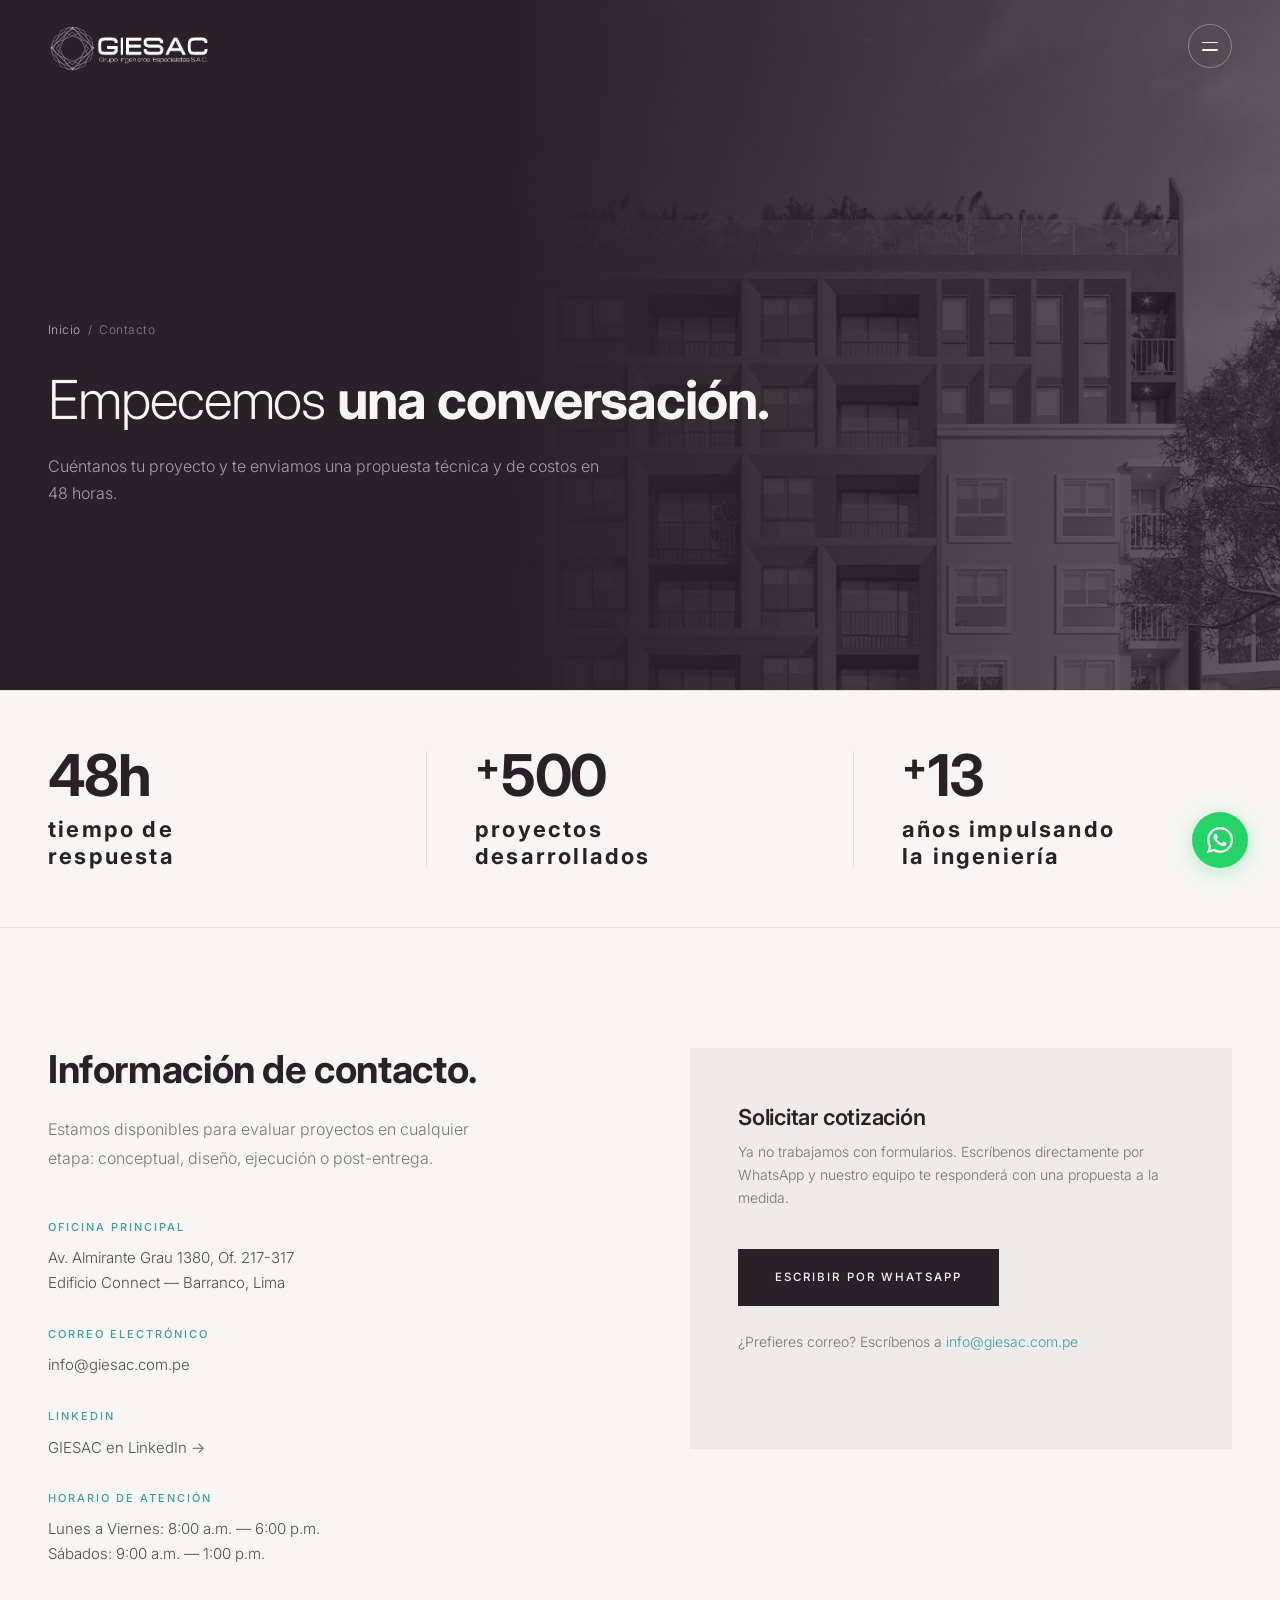
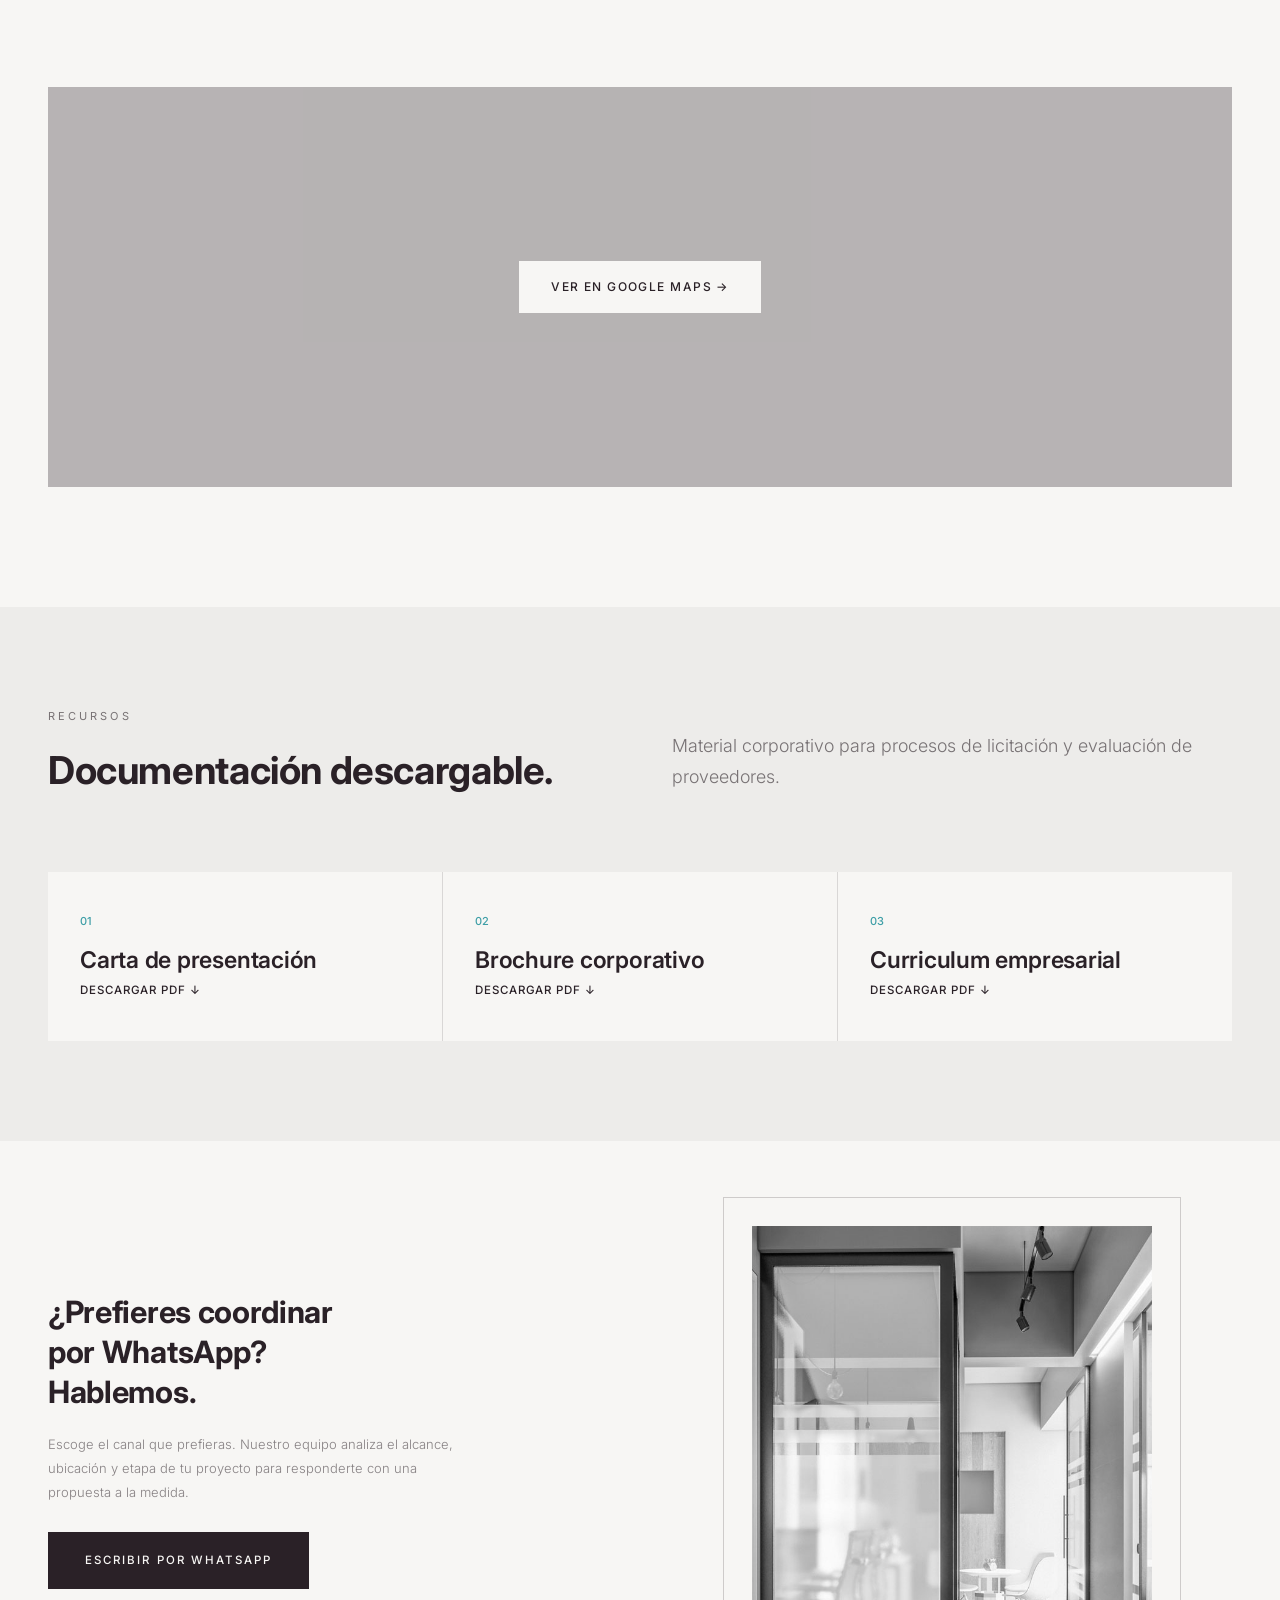
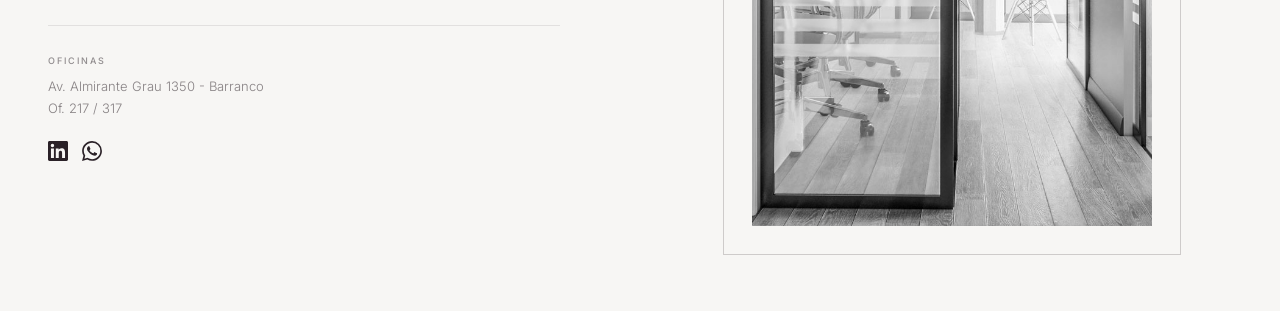
==== commit cc46d8e8: "update theme" ====
--- a/contacto.html
+++ b/contacto.html
@@ -67,7 +67,7 @@
 <body>
   <a href="#main-content" class="skip-link">Ir al contenido principal</a>
 
-  <header id="mainHeader" class="header--dark">
+  <header id="mainHeader" class="header--over-dark">
     <nav class="nav-minimal">
       <a href="index.html" class="brand" aria-label="GIESAC — Inicio">
         <img src="images/logo-blanco.png" alt="GIESAC" class="nav-logo nav-logo--light" width="120" height="30"
@@ -115,7 +115,7 @@
   </div>
 
   <main id="main-content">
-    <section class="page-hero" aria-label="Contacto">
+    <section class="page-hero" aria-label="Contacto" data-theme="dark">
       <div class="page-hero__image" aria-hidden="true">
         <img src="images/contactenos.png" alt="" width="756" height="1000" loading="eager"
           fetchpriority="high" decoding="async">
--- a/styles.css
+++ b/styles.css
@@ -325,7 +325,7 @@
 
 /* ---- Header: minimalista logo + botón circular ---- */
 header {
-  position: fixed;
+  position: absolute;
   top: 0;
   left: 0;
   right: 0;
@@ -343,13 +343,13 @@
   margin: 0 auto;
 }
 
-/* Scrolled: fondo claro */
+/* Scrolled: sin fondo, solo logo y botón */
 header.scrolled {
-  background: rgba(245, 245, 245, 0.92);
-  backdrop-filter: blur(20px);
-  -webkit-backdrop-filter: blur(20px);
-  border-bottom: 1px solid rgba(59, 49, 53, 0.06);
-  box-shadow: 0 1px 20px rgba(59, 49, 53, 0.06);
+  background: transparent;
+  backdrop-filter: none;
+  -webkit-backdrop-filter: none;
+  border-bottom: none;
+  box-shadow: none;
 }
 
 /* Brand / logo */
@@ -358,8 +358,16 @@
   align-items: center;
 }
 
-/* Botón circular de menú */
+/* Utility: JS usa esta clase para hacer elementFromPoint() a través del botón */
+.pointer-events-none {
+  pointer-events: none !important;
+}
+
+/* Botón circular de menú — fijo, sigue la pantalla */
 .menu-btn {
+  position: fixed;
+  top: 24px;
+  right: 48px;
   width: 44px;
   height: 44px;
   border-radius: 50%;
@@ -400,6 +408,7 @@
   transform: translateY(-3.75px) rotate(-45deg);
 }
 
+
 /* Scrolled: botón oscuro */
 header.scrolled .menu-btn {
   border-color: var(--ink-20);
@@ -412,6 +421,20 @@
 
 header.scrolled .menu-btn__bar {
   background: var(--ink);
+}
+
+/* Override: scrolled pero sobre sección oscura → mantener blanco */
+header.scrolled.header--over-dark .menu-btn {
+  border-color: var(--white-35);
+}
+
+header.scrolled.header--over-dark .menu-btn:hover {
+  border-color: var(--white-70);
+  background: rgba(255, 255, 255, 0.08);
+}
+
+header.scrolled.header--over-dark .menu-btn__bar {
+  background: var(--bg1);
 }
 
 
@@ -569,10 +592,10 @@
 }
 
 /* ============================================================
-   HOME V2 — Header Dark Mode (sobre hero oscuro)
+   Header — Logo base styles
    ============================================================ */
 
-/* Logo swap: blanco en hero oscuro, negro al hacer scroll */
+/* Por defecto: logo negro, barras tinta */
 .nav-logo--light {
   display: none;
 }
@@ -581,83 +604,157 @@
   display: block;
 }
 
-.header--dark .nav-logo--light {
+/* ============================================================
+   Dynamic dark-section detection — applied by JS via scroll
+   ============================================================ */
+
+/* Smooth crossfade on all header interactive elements */
+.menu-btn__bar {
+  transition: background 0.3s ease;
+}
+
+.menu-btn {
+  transition: border-color 0.3s ease, background 0.3s ease;
+}
+
+/* === Over a dark section: logo blanco + barras blancas === */
+.header--over-dark .nav-logo--light {
   display: block;
 }
 
-.header--dark .nav-logo--dark {
+.header--over-dark .nav-logo--dark {
   display: none;
 }
 
-.header--dark .menu-btn {
+.header--over-dark .menu-btn {
   border-color: var(--white-35);
 }
 
-.header--dark .menu-btn:hover {
+.header--over-dark .menu-btn:hover {
   border-color: var(--white-70);
   background: rgba(255, 255, 255, 0.08);
 }
 
-.header--dark .menu-btn__bar {
+.header--over-dark .menu-btn__bar {
   background: var(--bg1);
 }
 
-/* Scrolled: fondo translúcido, logo y botón negros */
-.header--dark.scrolled {
-  background: var(--white-50);
-  box-shadow: none;
-}
-
-.header--dark.scrolled .nav-logo--light {
-  display: none;
-}
-
-.header--dark.scrolled .nav-logo--dark {
-  display: block;
-}
-
-.header--dark.scrolled .menu-btn {
-  border-color: var(--ink-20);
-}
-
-.header--dark.scrolled .menu-btn__bar {
-  background: var(--ink);
-}
-
 /* ============================================================
-   HOME V2 — Hero (full-bleed blueprint)
+   HOME V2 — Hero (full-bleed blueprint animado)
    ============================================================ */
 
+/* Variables de color del SVG — valores exactos de hero-alumbrado.html */
 .hero-v2 {
+  --wall-lite:  rgba(143, 227, 255, 0.34);  /* cyan tenue original  */
+  --wall-dark:  rgba(191, 231, 255, 0.62);  /* cyan brillante orig. */
+  --draw-lite:  #9fe8ff;                    /* draw layer lite orig. */
+  --draw-dark:  #e7fbff;                    /* draw layer dark orig. */
+  --hero-grid-line: rgba(143, 227, 255, 0.14); /* navy-line original */
+
   position: relative;
   min-height: 100vh;
   background: var(--ink);
   overflow: hidden;
   display: flex;
-  align-items: flex-end;
-}
-
-/* Blueprint image covers entire section */
-.hero-v2__image {
+  align-items: center;
+  isolation: isolate;
+}
+
+@media (min-width: 1024px) {
+  .hero-v2 {
+    height: 100vh;
+    min-height: 0;
+  }
+}
+
+/* ---- Fondo SVG animado (blueprint eléctrico) ---- */
+.hero-v2__bg {
+  position: absolute;
+  inset: -6% -6%;
+  z-index: 0;
+  animation: hero-drift 46s ease-in-out 7.5s infinite alternate;
+}
+
+.hero-v2__bg .blueprint-svg {
+  width: 100%;
+  height: 100%;
+  display: block;
+}
+
+/* Drift suave del plano de fondo */
+@keyframes hero-drift {
+  0%   { transform: scale(1)    translate(0, 0); }
+  100% { transform: scale(1.07) translate(-1.2%, -1.4%); }
+}
+
+/* Animación de reveal diagonal (wipe) */
+.hero-v2__bg .wipe-rect {
+  animation: wipeGrow 5.3s cubic-bezier(.32, .72, .28, 1) 0.23s both;
+}
+
+@keyframes wipeGrow {
+  from { width: 0px; }
+  to   { width: 1800px; }
+}
+
+/* Línea de barrido que sigue el borde del reveal */
+.hero-v2__bg .wipe-line {
+  opacity: 0.95;
+  animation:
+    lineMove 5.3s cubic-bezier(.32, .72, .28, 1) 0.23s both,
+    lineFade 1.2s ease-in 4.8s forwards;
+}
+
+@keyframes lineMove {
+  from { x: -900px; }
+  to   { x:  900px; }
+}
+
+@keyframes lineFade {
+  to { opacity: 0; }
+}
+
+/* Líneas del draw-layer que se dibujan con stroke-dashoffset */
+@keyframes drawline {
+  to { stroke-dashoffset: 0; }
+}
+
+@keyframes fadeinshape {
+  to { opacity: 1; }
+}
+
+/* Overlay de legibilidad — gradiente de lectura sobre el plano */
+.hero-v2__scrim {
   position: absolute;
   inset: 0;
-  z-index: 0;
-}
-
-.hero-v2__image img {
-  width: 100%;
-  height: 100%;
-  object-fit: cover;
-  object-position: right center;
-  opacity: 0.75;
-}
-
-.hero-v2__video {
-  width: 100%;
-  height: 100%;
-  object-fit: cover;
-  object-position: right center;
-  opacity: 0.75;
+  z-index: 1;
+  background:
+    linear-gradient(100deg,
+      rgba(42, 33, 39, 0.95) 0%,
+      rgba(42, 33, 39, 0.82) 28%,
+      rgba(42, 33, 39, 0.32) 54%,
+      rgba(42, 33, 39, 0.52) 100%),
+    linear-gradient(180deg,
+      rgba(42, 33, 39, 0.32) 0%,
+      rgba(42, 33, 39, 0.05) 30%,
+      rgba(42, 33, 39, 0.12) 70%,
+      rgba(42, 33, 39, 0.78) 100%);
+  pointer-events: none;
+}
+
+/* Grid overlay sutil (efecto técnico / digital) */
+.hero-v2__grid {
+  position: absolute;
+  inset: 0;
+  z-index: 2;
+  opacity: 0.18;
+  background-image:
+    linear-gradient(var(--hero-grid-line) 1px, transparent 1px),
+    linear-gradient(90deg, var(--hero-grid-line) 1px, transparent 1px);
+  background-size: 46px 46px;
+  mask-image: radial-gradient(ellipse 70% 60% at 30% 45%, black 0%, transparent 72%);
+  -webkit-mask-image: radial-gradient(ellipse 70% 60% at 30% 45%, black 0%, transparent 72%);
+  pointer-events: none;
 }
 
 /* Dark gradient: full left half solid, fades to transparent right */
@@ -673,22 +770,25 @@
   pointer-events: none;
 }
 
-/* Text container — anchored bottom-left */
+/* Text container — vertically centered, aligned left */
 .hero-v2__inner {
   position: relative;
-  z-index: 2;
-  padding: 160px 48px 72px;
-  max-width: 620px;
+  z-index: 5;
+  padding: 0 48px; /* Removed top/bottom padding for true flex center */
+  max-width: 620px; /* Constrain width to keep it on the left */
+  margin: 0;
+  text-align: left;
+  width: 100%;
 }
 
 .hero-v2__text h1 {
   font-family: var(--font);
-  font-size: clamp(28px, 3.8vw, 58px);
+  font-size: clamp(24px, 3.2vw, 48px); /* Smaller font size */
   font-weight: 300;
-  line-height: 1.2;
-  letter-spacing: -0.02em;
+  line-height: 1.25;
+  letter-spacing: -0.01em;
   color: var(--bg1);
-  margin-bottom: 48px;
+  margin-bottom: 32px;
 }
 
 .hero-v2__text h1 strong {
@@ -705,17 +805,33 @@
   color: var(--white-45);
   transition: color 0.3s ease;
   line-height: 0;
-  z-index: 2;
+  z-index: 5;
 }
 
 .hero-v2__scroll:hover {
   color: var(--bg1);
+}
+
+/* Pausa todas las animaciones del blueprint hasta que la página esté lista
+   El script en el body agrega la clase .play al <body> via rAF            */
+body:not(.play) .hero-v2__bg,
+body:not(.play) .hero-v2__bg * {
+  animation-play-state: paused !important;
 }
 
 @media (max-width: 860px) {
   .hero-v2__inner {
     padding: 120px 24px 56px;
     max-width: 100%;
+  }
+
+  .hero-v2__scrim {
+    background:
+      linear-gradient(180deg,
+        rgba(42, 33, 39, 0.55) 0%,
+        rgba(42, 33, 39, 0.55) 40%,
+        rgba(42, 33, 39, 0.92) 78%,
+        rgba(42, 33, 39, 0.97) 100%);
   }
 
   .hero-v2__overlay {
@@ -723,6 +839,32 @@
         var(--ink) 0%,
         rgba(42, 33, 39, 0.7) 50%,
         transparent 100%);
+  }
+
+  .hero-v2__grid {
+    display: none;
+  }
+}
+
+/* Reduced motion: mostrar el plano estático, sin animaciones */
+@media (prefers-reduced-motion: reduce) {
+  .hero-v2__bg {
+    animation: none !important;
+  }
+
+  .hero-v2__bg .wipe-rect {
+    width: 1800px !important;
+    animation: none !important;
+  }
+
+  .hero-v2__bg .wipe-line {
+    opacity: 0 !important;
+    animation: none !important;
+  }
+
+  .hero-v2__bg [class*="draw-layer"] path {
+    stroke-dashoffset: 0 !important;
+    animation: none !important;
   }
 }
 
@@ -885,6 +1027,107 @@
 
   .intro-split__slide {
     font-size: 20px;
+  }
+}
+
+
+/* ============================================================
+   HOME V2 — Stats Strip
+   ============================================================ */
+
+.home-stats-strip {
+  background-color: var(--bg2);
+  padding: 80px 0;
+  border-bottom: 1px solid var(--ink-10);
+}
+
+.home-stats-strip__grid {
+  display: flex;
+  justify-content: space-between;
+  align-items: flex-start;
+  flex-wrap: wrap;
+  gap: 40px;
+}
+
+.home-stat {
+  display: flex;
+  align-items: center;
+  gap: 20px;
+  color: var(--ink);
+}
+
+.home-stat__number {
+  font-size: clamp(64px, 6vw, 100px);
+  font-weight: 700;
+  line-height: 1;
+  letter-spacing: -0.03em;
+  font-feature-settings: "tnum";
+  font-variant-numeric: tabular-nums;
+}
+
+.home-stat__content {
+  display: flex;
+  flex-direction: column;
+}
+
+.home-stat__text {
+  font-size: 16px;
+  font-weight: 600;
+  line-height: 1.25;
+}
+
+/* Stat 1: Area (m2) */
+.home-stat--area .home-stat__top {
+  display: flex;
+  align-items: flex-end;
+  margin-bottom: 4px;
+}
+
+.home-stat--area .home-stat__m2-wrap {
+  font-size: clamp(28px, 3vw, 42px);
+  font-weight: 700;
+  line-height: 1;
+  position: relative;
+  display: inline-flex;
+  align-items: flex-end;
+  padding-left: 12px;
+  padding-bottom: 4px;
+}
+
+.home-stat--area .home-stat__axis-icon {
+  position: absolute;
+  bottom: -4px;
+  left: -8px;
+  width: 40px;
+  height: 40px;
+  pointer-events: none;
+}
+
+/* Stat 2: Proyectos */
+.home-stat--projects {
+  flex-direction: row;
+  align-items: flex-end;
+  gap: 12px;
+}
+
+.home-stat--projects .home-stat__number {
+  line-height: 0.8;
+}
+
+.home-stat--projects .home-stat__text {
+  margin-bottom: 6px;
+}
+
+/* Stat 3: Años */
+.home-stat--years {
+  align-items: center;
+}
+
+@media (max-width: 900px) {
+  .home-stats-strip__grid {
+    flex-direction: column;
+    align-items: center;
+    gap: 60px;
   }
 }
 
@@ -1741,7 +1984,8 @@
   position: relative;
   z-index: 2;
   width: 100%;
-  padding: 200px 0 64px;
+  padding-top: 200px;
+  padding-bottom: 64px;
 }
 
 .page-hero .breadcrumb {
@@ -1795,7 +2039,8 @@
   }
 
   .page-hero .wrap {
-    padding: 130px 0 48px;
+    padding-top: 130px;
+    padding-bottom: 48px;
   }
 
   .page-hero .stat-row {
@@ -2211,6 +2456,189 @@
   .team-card {
     grid-template-columns: 1fr;
     gap: 30px;
+  }
+}
+
+/* ---- Team Card v2 (Prototipo 3 columnas) ---- */
+.team-card-v2 {
+  display: grid;
+  grid-template-columns: 1fr 340px 1.2fr;
+  gap: 48px;
+  align-items: stretch;
+  padding: 80px 0;
+  border-bottom: 1px solid var(--ink-10);
+}
+
+.team-card-v2:first-child {
+  padding-top: 0;
+}
+
+/* Columna 1: Identidad */
+.team-card-v2__identity {
+  display: flex;
+  flex-direction: column;
+}
+
+.team-card-v2__identity h3 {
+  font-size: clamp(26px, 2.5vw, 36px);
+  font-weight: 700;
+  line-height: 1.1;
+  letter-spacing: -0.02em;
+  color: var(--ink);
+  margin-bottom: 8px;
+}
+
+.team-card-v2__identity h3 .prefix {
+  font-size: clamp(16px, 1.5vw, 20px);
+  font-weight: 400;
+  color: var(--ink-60);
+  display: block;
+  margin-bottom: 4px;
+}
+
+.team-card-v2__identity .rol {
+  font-size: 14px;
+  color: var(--ink-80);
+  font-weight: 500;
+  margin-bottom: 24px;
+}
+
+.team-card-v2__links {
+  display: flex;
+  gap: 16px;
+  font-size: 13px;
+  margin-bottom: auto; /* Empuja especialización al fondo */
+}
+
+.team-card-v2__links a {
+  color: var(--ink-40);
+  transition: color 0.3s ease;
+  text-decoration: none;
+}
+
+.team-card-v2__links a:hover {
+  color: var(--accent);
+}
+
+.team-card-v2__spec {
+  margin-top: 40px;
+}
+
+.team-card-v2__spec .spec-title {
+  display: block;
+  font-size: 11px;
+  color: var(--ink-40);
+  margin-bottom: 8px;
+}
+
+.team-card-v2__spec p {
+  font-size: 13px;
+  color: var(--ink-60);
+  font-weight: 500;
+  line-height: 1.5;
+}
+
+/* Columna 2: Imagen */
+.team-card-v2__image {
+  background-color: var(--bg2);
+  border-radius: 16px;
+  overflow: hidden;
+  display: flex;
+  align-items: center;
+  justify-content: center;
+}
+
+.team-card-v2__image img {
+  width: 100%;
+  height: 100%;
+  aspect-ratio: 1/1;
+  object-fit: cover;
+  object-position: top;
+  mix-blend-mode: multiply; /* Integrar fondo de la foto si es blanco con el gris */
+}
+
+/* Columna 3: Biografía */
+.team-card-v2__bio {
+  display: flex;
+  flex-direction: column;
+}
+
+.team-card-v2__bio p {
+  font-size: 14px;
+  color: var(--ink-80);
+  line-height: 1.7;
+  margin-bottom: 16px;
+  max-width: 90%;
+}
+
+.team-card-v2__bio p:last-of-type {
+  margin-bottom: 0;
+}
+
+.team-card-v2__nav {
+  margin-top: auto; /* Lo empuja abajo */
+  display: flex;
+  align-items: center;
+  justify-content: flex-end;
+  gap: 24px;
+}
+
+.team-card-v2__nav .nav-count {
+  font-size: 12px;
+  color: var(--ink-40);
+  font-weight: 500;
+}
+
+.team-card-v2__nav .nav-button {
+  width: 48px;
+  height: 48px;
+  border-radius: 50%;
+  border: 1px solid var(--ink-20);
+  background: transparent;
+  color: var(--ink);
+  display: flex;
+  align-items: center;
+  justify-content: center;
+  cursor: pointer;
+  transition: all 0.3s ease;
+}
+
+.team-card-v2__nav .nav-button:hover {
+  border-color: var(--ink);
+  background: var(--ink);
+  color: var(--bg1);
+}
+
+/* Responsive */
+@media (max-width: 1024px) {
+  .team-card-v2 {
+    grid-template-columns: 1fr 1fr;
+    gap: 32px;
+  }
+  .team-card-v2__image {
+    grid-column: 1 / -1;
+    grid-row: 1;
+    max-width: 400px;
+    margin: 0 auto;
+  }
+}
+
+@media (max-width: 768px) {
+  .team-card-v2 {
+    grid-template-columns: 1fr;
+    gap: 32px;
+  }
+  
+  .team-card-v2__image {
+    grid-column: 1;
+  }
+
+  .team-card-v2__bio p {
+    max-width: 100%;
+  }
+  
+  .team-card-v2__nav {
+    margin-top: 32px;
   }
 }
 
--- a/styles.css
+++ b/styles.css
@@ -325,7 +325,7 @@
 
 /* ---- Header: minimalista logo + botón circular ---- */
 header {
-  position: fixed;
+  position: absolute;
   top: 0;
   left: 0;
   right: 0;
@@ -343,13 +343,13 @@
   margin: 0 auto;
 }
 
-/* Scrolled: fondo claro */
+/* Scrolled: sin fondo, solo logo y botón */
 header.scrolled {
-  background: rgba(245, 245, 245, 0.92);
-  backdrop-filter: blur(20px);
-  -webkit-backdrop-filter: blur(20px);
-  border-bottom: 1px solid rgba(59, 49, 53, 0.06);
-  box-shadow: 0 1px 20px rgba(59, 49, 53, 0.06);
+  background: transparent;
+  backdrop-filter: none;
+  -webkit-backdrop-filter: none;
+  border-bottom: none;
+  box-shadow: none;
 }
 
 /* Brand / logo */
@@ -358,8 +358,16 @@
   align-items: center;
 }
 
-/* Botón circular de menú */
+/* Utility: JS usa esta clase para hacer elementFromPoint() a través del botón */
+.pointer-events-none {
+  pointer-events: none !important;
+}
+
+/* Botón circular de menú — fijo, sigue la pantalla */
 .menu-btn {
+  position: fixed;
+  top: 24px;
+  right: 48px;
   width: 44px;
   height: 44px;
   border-radius: 50%;
@@ -400,6 +408,7 @@
   transform: translateY(-3.75px) rotate(-45deg);
 }
 
+
 /* Scrolled: botón oscuro */
 header.scrolled .menu-btn {
   border-color: var(--ink-20);
@@ -412,6 +421,20 @@
 
 header.scrolled .menu-btn__bar {
   background: var(--ink);
+}
+
+/* Override: scrolled pero sobre sección oscura → mantener blanco */
+header.scrolled.header--over-dark .menu-btn {
+  border-color: var(--white-35);
+}
+
+header.scrolled.header--over-dark .menu-btn:hover {
+  border-color: var(--white-70);
+  background: rgba(255, 255, 255, 0.08);
+}
+
+header.scrolled.header--over-dark .menu-btn__bar {
+  background: var(--bg1);
 }
 
 
@@ -569,10 +592,10 @@
 }
 
 /* ============================================================
-   HOME V2 — Header Dark Mode (sobre hero oscuro)
+   Header — Logo base styles
    ============================================================ */
 
-/* Logo swap: blanco en hero oscuro, negro al hacer scroll */
+/* Por defecto: logo negro, barras tinta */
 .nav-logo--light {
   display: none;
 }
@@ -581,83 +604,157 @@
   display: block;
 }
 
-.header--dark .nav-logo--light {
+/* ============================================================
+   Dynamic dark-section detection — applied by JS via scroll
+   ============================================================ */
+
+/* Smooth crossfade on all header interactive elements */
+.menu-btn__bar {
+  transition: background 0.3s ease;
+}
+
+.menu-btn {
+  transition: border-color 0.3s ease, background 0.3s ease;
+}
+
+/* === Over a dark section: logo blanco + barras blancas === */
+.header--over-dark .nav-logo--light {
   display: block;
 }
 
-.header--dark .nav-logo--dark {
+.header--over-dark .nav-logo--dark {
   display: none;
 }
 
-.header--dark .menu-btn {
+.header--over-dark .menu-btn {
   border-color: var(--white-35);
 }
 
-.header--dark .menu-btn:hover {
+.header--over-dark .menu-btn:hover {
   border-color: var(--white-70);
   background: rgba(255, 255, 255, 0.08);
 }
 
-.header--dark .menu-btn__bar {
+.header--over-dark .menu-btn__bar {
   background: var(--bg1);
 }
 
-/* Scrolled: fondo translúcido, logo y botón negros */
-.header--dark.scrolled {
-  background: var(--white-50);
-  box-shadow: none;
-}
-
-.header--dark.scrolled .nav-logo--light {
-  display: none;
-}
-
-.header--dark.scrolled .nav-logo--dark {
-  display: block;
-}
-
-.header--dark.scrolled .menu-btn {
-  border-color: var(--ink-20);
-}
-
-.header--dark.scrolled .menu-btn__bar {
-  background: var(--ink);
-}
-
 /* ============================================================
-   HOME V2 — Hero (full-bleed blueprint)
+   HOME V2 — Hero (full-bleed blueprint animado)
    ============================================================ */
 
+/* Variables de color del SVG — valores exactos de hero-alumbrado.html */
 .hero-v2 {
+  --wall-lite:  rgba(143, 227, 255, 0.34);  /* cyan tenue original  */
+  --wall-dark:  rgba(191, 231, 255, 0.62);  /* cyan brillante orig. */
+  --draw-lite:  #9fe8ff;                    /* draw layer lite orig. */
+  --draw-dark:  #e7fbff;                    /* draw layer dark orig. */
+  --hero-grid-line: rgba(143, 227, 255, 0.14); /* navy-line original */
+
   position: relative;
   min-height: 100vh;
   background: var(--ink);
   overflow: hidden;
   display: flex;
-  align-items: flex-end;
-}
-
-/* Blueprint image covers entire section */
-.hero-v2__image {
+  align-items: center;
+  isolation: isolate;
+}
+
+@media (min-width: 1024px) {
+  .hero-v2 {
+    height: 100vh;
+    min-height: 0;
+  }
+}
+
+/* ---- Fondo SVG animado (blueprint eléctrico) ---- */
+.hero-v2__bg {
+  position: absolute;
+  inset: -6% -6%;
+  z-index: 0;
+  animation: hero-drift 46s ease-in-out 7.5s infinite alternate;
+}
+
+.hero-v2__bg .blueprint-svg {
+  width: 100%;
+  height: 100%;
+  display: block;
+}
+
+/* Drift suave del plano de fondo */
+@keyframes hero-drift {
+  0%   { transform: scale(1)    translate(0, 0); }
+  100% { transform: scale(1.07) translate(-1.2%, -1.4%); }
+}
+
+/* Animación de reveal diagonal (wipe) */
+.hero-v2__bg .wipe-rect {
+  animation: wipeGrow 5.3s cubic-bezier(.32, .72, .28, 1) 0.23s both;
+}
+
+@keyframes wipeGrow {
+  from { width: 0px; }
+  to   { width: 1800px; }
+}
+
+/* Línea de barrido que sigue el borde del reveal */
+.hero-v2__bg .wipe-line {
+  opacity: 0.95;
+  animation:
+    lineMove 5.3s cubic-bezier(.32, .72, .28, 1) 0.23s both,
+    lineFade 1.2s ease-in 4.8s forwards;
+}
+
+@keyframes lineMove {
+  from { x: -900px; }
+  to   { x:  900px; }
+}
+
+@keyframes lineFade {
+  to { opacity: 0; }
+}
+
+/* Líneas del draw-layer que se dibujan con stroke-dashoffset */
+@keyframes drawline {
+  to { stroke-dashoffset: 0; }
+}
+
+@keyframes fadeinshape {
+  to { opacity: 1; }
+}
+
+/* Overlay de legibilidad — gradiente de lectura sobre el plano */
+.hero-v2__scrim {
   position: absolute;
   inset: 0;
-  z-index: 0;
-}
-
-.hero-v2__image img {
-  width: 100%;
-  height: 100%;
-  object-fit: cover;
-  object-position: right center;
-  opacity: 0.75;
-}
-
-.hero-v2__video {
-  width: 100%;
-  height: 100%;
-  object-fit: cover;
-  object-position: right center;
-  opacity: 0.75;
+  z-index: 1;
+  background:
+    linear-gradient(100deg,
+      rgba(42, 33, 39, 0.95) 0%,
+      rgba(42, 33, 39, 0.82) 28%,
+      rgba(42, 33, 39, 0.32) 54%,
+      rgba(42, 33, 39, 0.52) 100%),
+    linear-gradient(180deg,
+      rgba(42, 33, 39, 0.32) 0%,
+      rgba(42, 33, 39, 0.05) 30%,
+      rgba(42, 33, 39, 0.12) 70%,
+      rgba(42, 33, 39, 0.78) 100%);
+  pointer-events: none;
+}
+
+/* Grid overlay sutil (efecto técnico / digital) */
+.hero-v2__grid {
+  position: absolute;
+  inset: 0;
+  z-index: 2;
+  opacity: 0.18;
+  background-image:
+    linear-gradient(var(--hero-grid-line) 1px, transparent 1px),
+    linear-gradient(90deg, var(--hero-grid-line) 1px, transparent 1px);
+  background-size: 46px 46px;
+  mask-image: radial-gradient(ellipse 70% 60% at 30% 45%, black 0%, transparent 72%);
+  -webkit-mask-image: radial-gradient(ellipse 70% 60% at 30% 45%, black 0%, transparent 72%);
+  pointer-events: none;
 }
 
 /* Dark gradient: full left half solid, fades to transparent right */
@@ -673,22 +770,25 @@
   pointer-events: none;
 }
 
-/* Text container — anchored bottom-left */
+/* Text container — vertically centered, aligned left */
 .hero-v2__inner {
   position: relative;
-  z-index: 2;
-  padding: 160px 48px 72px;
-  max-width: 620px;
+  z-index: 5;
+  padding: 0 48px; /* Removed top/bottom padding for true flex center */
+  max-width: 620px; /* Constrain width to keep it on the left */
+  margin: 0;
+  text-align: left;
+  width: 100%;
 }
 
 .hero-v2__text h1 {
   font-family: var(--font);
-  font-size: clamp(28px, 3.8vw, 58px);
+  font-size: clamp(24px, 3.2vw, 48px); /* Smaller font size */
   font-weight: 300;
-  line-height: 1.2;
-  letter-spacing: -0.02em;
+  line-height: 1.25;
+  letter-spacing: -0.01em;
   color: var(--bg1);
-  margin-bottom: 48px;
+  margin-bottom: 32px;
 }
 
 .hero-v2__text h1 strong {
@@ -705,17 +805,33 @@
   color: var(--white-45);
   transition: color 0.3s ease;
   line-height: 0;
-  z-index: 2;
+  z-index: 5;
 }
 
 .hero-v2__scroll:hover {
   color: var(--bg1);
+}
+
+/* Pausa todas las animaciones del blueprint hasta que la página esté lista
+   El script en el body agrega la clase .play al <body> via rAF            */
+body:not(.play) .hero-v2__bg,
+body:not(.play) .hero-v2__bg * {
+  animation-play-state: paused !important;
 }
 
 @media (max-width: 860px) {
   .hero-v2__inner {
     padding: 120px 24px 56px;
     max-width: 100%;
+  }
+
+  .hero-v2__scrim {
+    background:
+      linear-gradient(180deg,
+        rgba(42, 33, 39, 0.55) 0%,
+        rgba(42, 33, 39, 0.55) 40%,
+        rgba(42, 33, 39, 0.92) 78%,
+        rgba(42, 33, 39, 0.97) 100%);
   }
 
   .hero-v2__overlay {
@@ -723,6 +839,32 @@
         var(--ink) 0%,
         rgba(42, 33, 39, 0.7) 50%,
         transparent 100%);
+  }
+
+  .hero-v2__grid {
+    display: none;
+  }
+}
+
+/* Reduced motion: mostrar el plano estático, sin animaciones */
+@media (prefers-reduced-motion: reduce) {
+  .hero-v2__bg {
+    animation: none !important;
+  }
+
+  .hero-v2__bg .wipe-rect {
+    width: 1800px !important;
+    animation: none !important;
+  }
+
+  .hero-v2__bg .wipe-line {
+    opacity: 0 !important;
+    animation: none !important;
+  }
+
+  .hero-v2__bg [class*="draw-layer"] path {
+    stroke-dashoffset: 0 !important;
+    animation: none !important;
   }
 }
 
@@ -885,6 +1027,107 @@
 
   .intro-split__slide {
     font-size: 20px;
+  }
+}
+
+
+/* ============================================================
+   HOME V2 — Stats Strip
+   ============================================================ */
+
+.home-stats-strip {
+  background-color: var(--bg2);
+  padding: 80px 0;
+  border-bottom: 1px solid var(--ink-10);
+}
+
+.home-stats-strip__grid {
+  display: flex;
+  justify-content: space-between;
+  align-items: flex-start;
+  flex-wrap: wrap;
+  gap: 40px;
+}
+
+.home-stat {
+  display: flex;
+  align-items: center;
+  gap: 20px;
+  color: var(--ink);
+}
+
+.home-stat__number {
+  font-size: clamp(64px, 6vw, 100px);
+  font-weight: 700;
+  line-height: 1;
+  letter-spacing: -0.03em;
+  font-feature-settings: "tnum";
+  font-variant-numeric: tabular-nums;
+}
+
+.home-stat__content {
+  display: flex;
+  flex-direction: column;
+}
+
+.home-stat__text {
+  font-size: 16px;
+  font-weight: 600;
+  line-height: 1.25;
+}
+
+/* Stat 1: Area (m2) */
+.home-stat--area .home-stat__top {
+  display: flex;
+  align-items: flex-end;
+  margin-bottom: 4px;
+}
+
+.home-stat--area .home-stat__m2-wrap {
+  font-size: clamp(28px, 3vw, 42px);
+  font-weight: 700;
+  line-height: 1;
+  position: relative;
+  display: inline-flex;
+  align-items: flex-end;
+  padding-left: 12px;
+  padding-bottom: 4px;
+}
+
+.home-stat--area .home-stat__axis-icon {
+  position: absolute;
+  bottom: -4px;
+  left: -8px;
+  width: 40px;
+  height: 40px;
+  pointer-events: none;
+}
+
+/* Stat 2: Proyectos */
+.home-stat--projects {
+  flex-direction: row;
+  align-items: flex-end;
+  gap: 12px;
+}
+
+.home-stat--projects .home-stat__number {
+  line-height: 0.8;
+}
+
+.home-stat--projects .home-stat__text {
+  margin-bottom: 6px;
+}
+
+/* Stat 3: Años */
+.home-stat--years {
+  align-items: center;
+}
+
+@media (max-width: 900px) {
+  .home-stats-strip__grid {
+    flex-direction: column;
+    align-items: center;
+    gap: 60px;
   }
 }
 
@@ -1741,7 +1984,8 @@
   position: relative;
   z-index: 2;
   width: 100%;
-  padding: 200px 0 64px;
+  padding-top: 200px;
+  padding-bottom: 64px;
 }
 
 .page-hero .breadcrumb {
@@ -1795,7 +2039,8 @@
   }
 
   .page-hero .wrap {
-    padding: 130px 0 48px;
+    padding-top: 130px;
+    padding-bottom: 48px;
   }
 
   .page-hero .stat-row {
@@ -2211,6 +2456,189 @@
   .team-card {
     grid-template-columns: 1fr;
     gap: 30px;
+  }
+}
+
+/* ---- Team Card v2 (Prototipo 3 columnas) ---- */
+.team-card-v2 {
+  display: grid;
+  grid-template-columns: 1fr 340px 1.2fr;
+  gap: 48px;
+  align-items: stretch;
+  padding: 80px 0;
+  border-bottom: 1px solid var(--ink-10);
+}
+
+.team-card-v2:first-child {
+  padding-top: 0;
+}
+
+/* Columna 1: Identidad */
+.team-card-v2__identity {
+  display: flex;
+  flex-direction: column;
+}
+
+.team-card-v2__identity h3 {
+  font-size: clamp(26px, 2.5vw, 36px);
+  font-weight: 700;
+  line-height: 1.1;
+  letter-spacing: -0.02em;
+  color: var(--ink);
+  margin-bottom: 8px;
+}
+
+.team-card-v2__identity h3 .prefix {
+  font-size: clamp(16px, 1.5vw, 20px);
+  font-weight: 400;
+  color: var(--ink-60);
+  display: block;
+  margin-bottom: 4px;
+}
+
+.team-card-v2__identity .rol {
+  font-size: 14px;
+  color: var(--ink-80);
+  font-weight: 500;
+  margin-bottom: 24px;
+}
+
+.team-card-v2__links {
+  display: flex;
+  gap: 16px;
+  font-size: 13px;
+  margin-bottom: auto; /* Empuja especialización al fondo */
+}
+
+.team-card-v2__links a {
+  color: var(--ink-40);
+  transition: color 0.3s ease;
+  text-decoration: none;
+}
+
+.team-card-v2__links a:hover {
+  color: var(--accent);
+}
+
+.team-card-v2__spec {
+  margin-top: 40px;
+}
+
+.team-card-v2__spec .spec-title {
+  display: block;
+  font-size: 11px;
+  color: var(--ink-40);
+  margin-bottom: 8px;
+}
+
+.team-card-v2__spec p {
+  font-size: 13px;
+  color: var(--ink-60);
+  font-weight: 500;
+  line-height: 1.5;
+}
+
+/* Columna 2: Imagen */
+.team-card-v2__image {
+  background-color: var(--bg2);
+  border-radius: 16px;
+  overflow: hidden;
+  display: flex;
+  align-items: center;
+  justify-content: center;
+}
+
+.team-card-v2__image img {
+  width: 100%;
+  height: 100%;
+  aspect-ratio: 1/1;
+  object-fit: cover;
+  object-position: top;
+  mix-blend-mode: multiply; /* Integrar fondo de la foto si es blanco con el gris */
+}
+
+/* Columna 3: Biografía */
+.team-card-v2__bio {
+  display: flex;
+  flex-direction: column;
+}
+
+.team-card-v2__bio p {
+  font-size: 14px;
+  color: var(--ink-80);
+  line-height: 1.7;
+  margin-bottom: 16px;
+  max-width: 90%;
+}
+
+.team-card-v2__bio p:last-of-type {
+  margin-bottom: 0;
+}
+
+.team-card-v2__nav {
+  margin-top: auto; /* Lo empuja abajo */
+  display: flex;
+  align-items: center;
+  justify-content: flex-end;
+  gap: 24px;
+}
+
+.team-card-v2__nav .nav-count {
+  font-size: 12px;
+  color: var(--ink-40);
+  font-weight: 500;
+}
+
+.team-card-v2__nav .nav-button {
+  width: 48px;
+  height: 48px;
+  border-radius: 50%;
+  border: 1px solid var(--ink-20);
+  background: transparent;
+  color: var(--ink);
+  display: flex;
+  align-items: center;
+  justify-content: center;
+  cursor: pointer;
+  transition: all 0.3s ease;
+}
+
+.team-card-v2__nav .nav-button:hover {
+  border-color: var(--ink);
+  background: var(--ink);
+  color: var(--bg1);
+}
+
+/* Responsive */
+@media (max-width: 1024px) {
+  .team-card-v2 {
+    grid-template-columns: 1fr 1fr;
+    gap: 32px;
+  }
+  .team-card-v2__image {
+    grid-column: 1 / -1;
+    grid-row: 1;
+    max-width: 400px;
+    margin: 0 auto;
+  }
+}
+
+@media (max-width: 768px) {
+  .team-card-v2 {
+    grid-template-columns: 1fr;
+    gap: 32px;
+  }
+  
+  .team-card-v2__image {
+    grid-column: 1;
+  }
+
+  .team-card-v2__bio p {
+    max-width: 100%;
+  }
+  
+  .team-card-v2__nav {
+    margin-top: 32px;
   }
 }
 
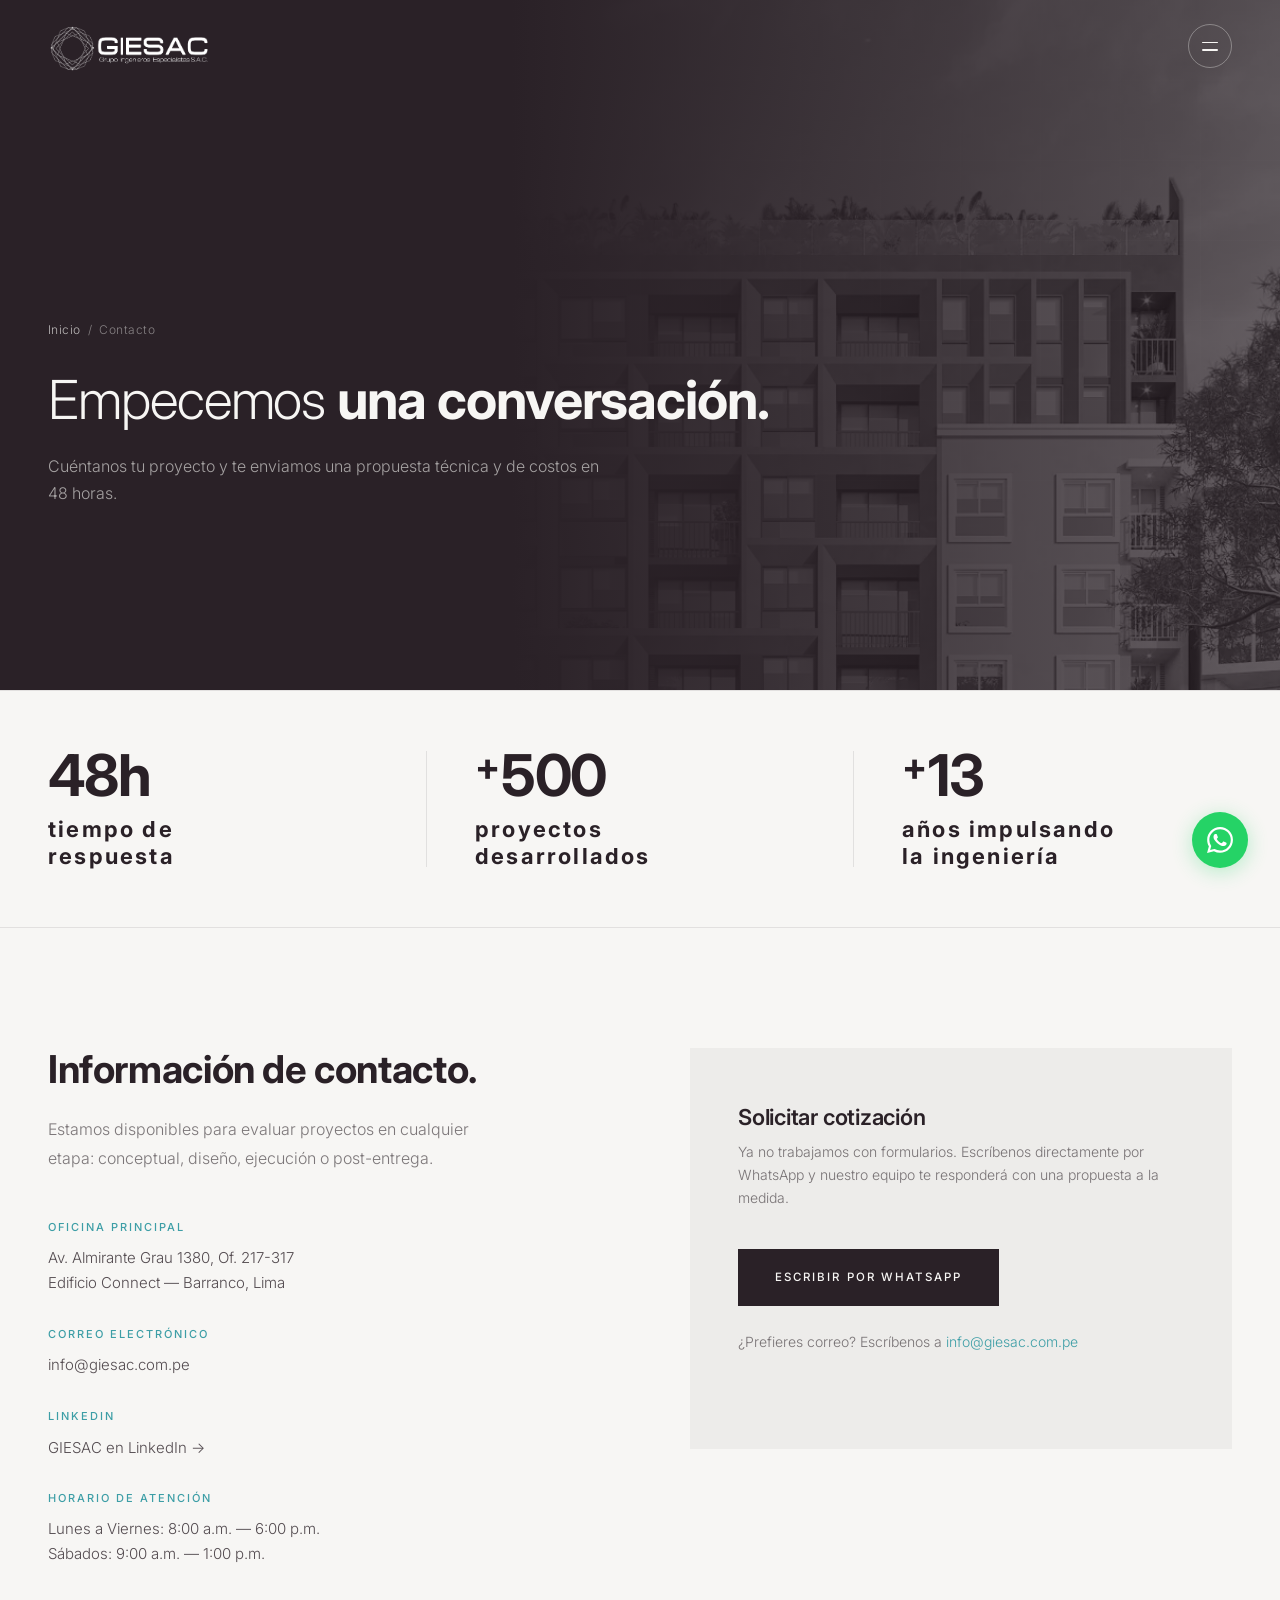
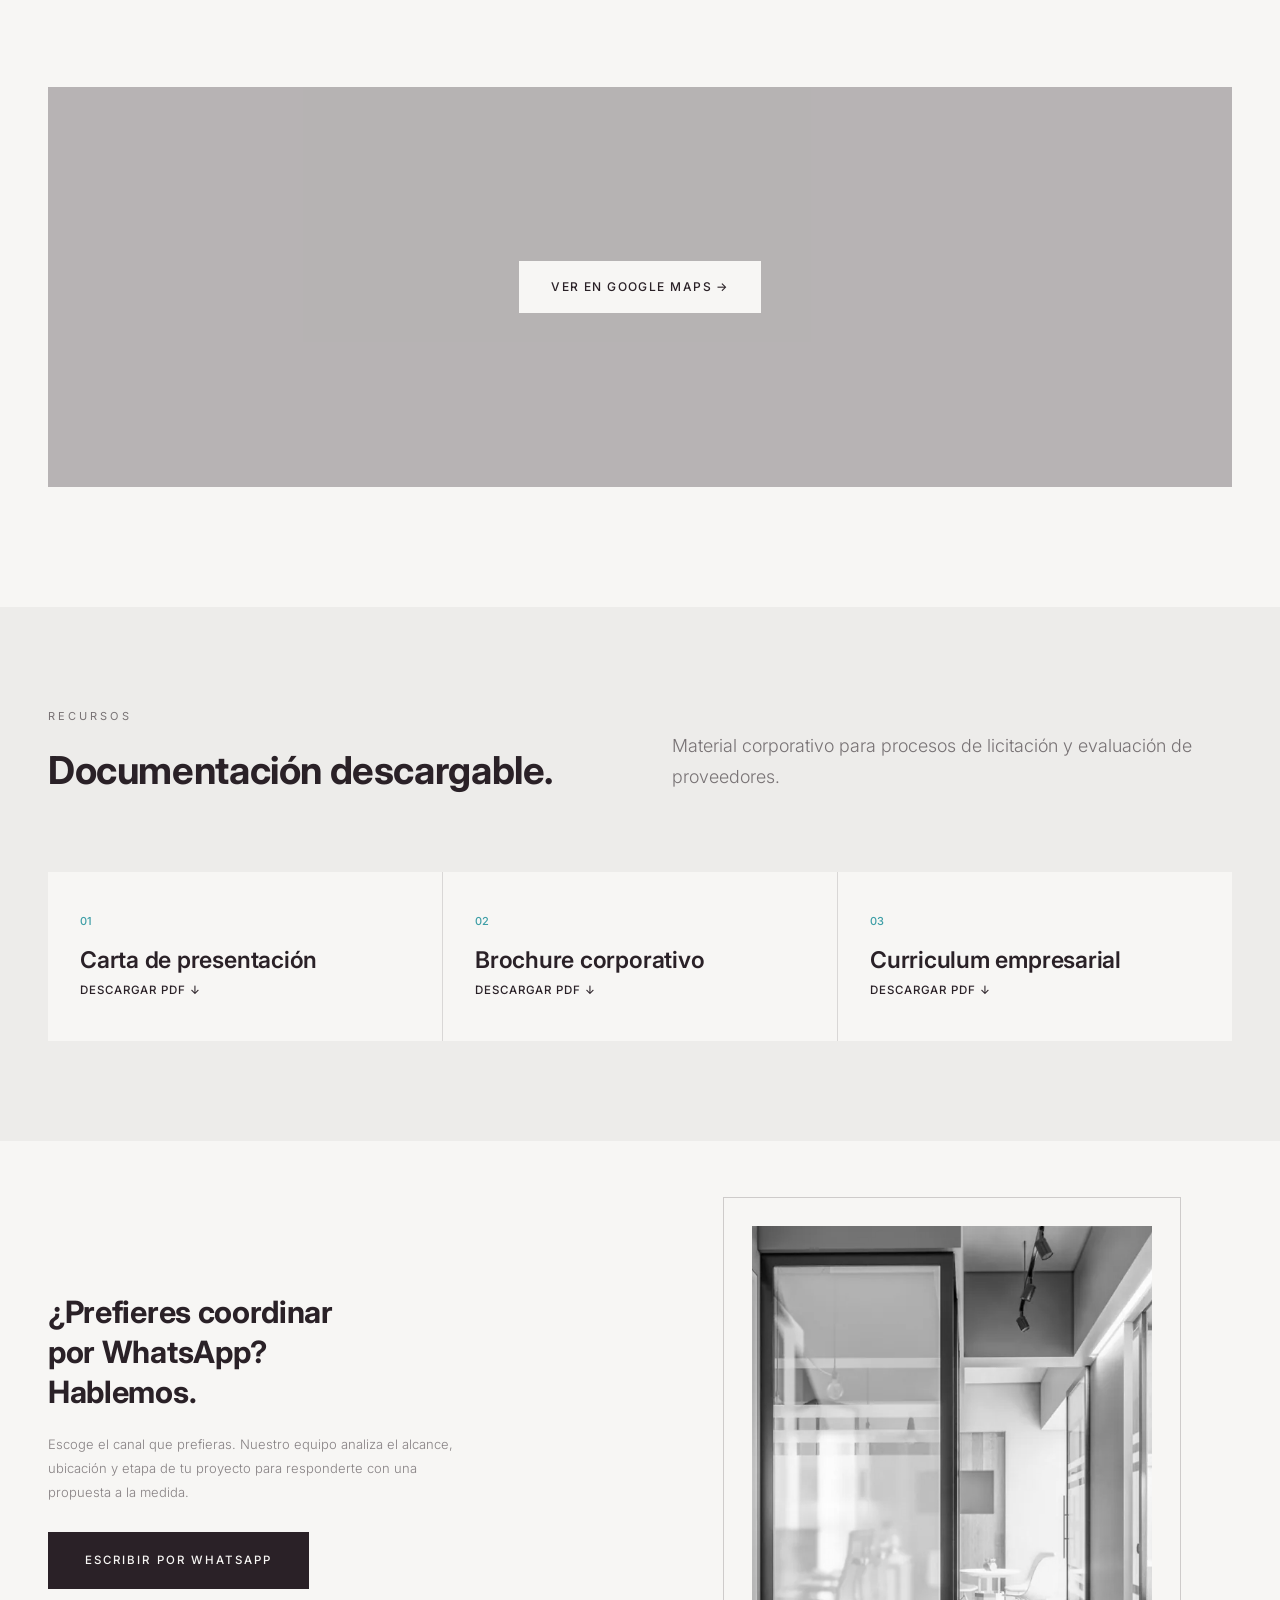
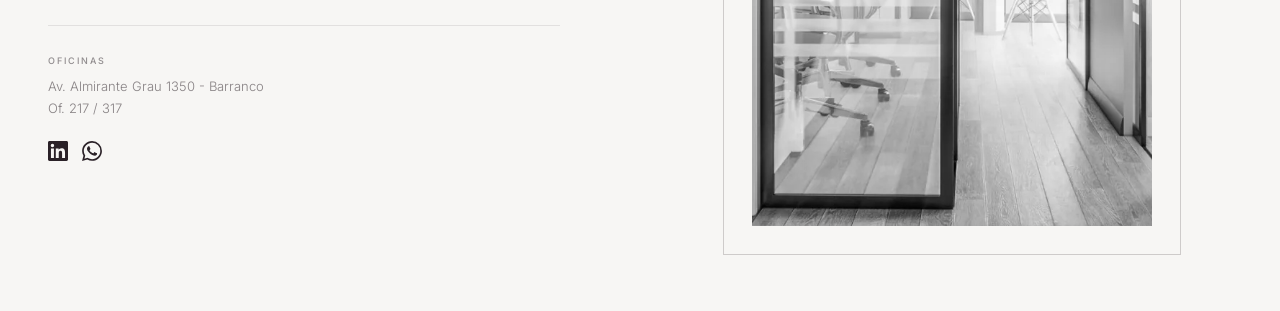
==== commit 4ef873c0: "update responsive" ====
--- a/contacto.html
+++ b/contacto.html
@@ -117,7 +117,7 @@
   <main id="main-content">
     <section class="page-hero" aria-label="Contacto" data-theme="dark">
       <div class="page-hero__image" aria-hidden="true">
-        <img src="images/contactenos.png" alt="" width="756" height="1000" loading="eager"
+        <img src="images/contactenos.webp" alt="" width="756" height="1000" loading="eager"
           fetchpriority="high" decoding="async">
       </div>
       <div class="page-hero__overlay" aria-hidden="true"></div>
@@ -284,7 +284,7 @@
         </div>
         <div class="cta-section__right fade fade-delay-2">
           <div class="cta-section__frame">
-            <img src="images/recurso-5.jpg" alt="Oficina GIESAC Barranco" class="cta-section__img" width="700"
+            <img src="images/recurso-5.webp" alt="Oficina GIESAC Barranco" class="cta-section__img" width="700"
               height="900" loading="lazy" decoding="async">
           </div>
         </div>
--- a/styles.css
+++ b/styles.css
@@ -152,7 +152,7 @@
 
 @media (max-width: 768px) {
   .wrap {
-    padding: 0 16px;
+    padding: 0 30px;
   }
 }
 
@@ -408,6 +408,31 @@
   transform: translateY(-3.75px) rotate(-45deg);
 }
 
+/* Menú abierto: siempre blanco, el overlay siempre tiene fondo oscuro */
+body.overlay-open .menu-btn.is-open {
+  border-color: var(--white-35);
+}
+
+body.overlay-open .menu-btn.is-open:hover {
+  border-color: var(--white-70);
+  background: rgba(255, 255, 255, 0.08);
+}
+
+body.overlay-open .menu-btn.is-open .menu-btn__bar {
+  background: var(--bg1);
+}
+
+/* Header por encima del overlay para que el botón X quede visible y clickeable */
+body.overlay-open header {
+  z-index: 1000;
+}
+
+/* Evitar doble logo: ocultar el del header cuando el overlay está abierto */
+body.overlay-open .brand {
+  opacity: 0;
+  visibility: hidden;
+}
+
 
 /* Scrolled: botón oscuro */
 header.scrolled .menu-btn {
@@ -645,11 +670,11 @@
 
 /* Variables de color del SVG — valores exactos de hero-alumbrado.html */
 .hero-v2 {
-  --wall-lite:  rgba(143, 227, 255, 0.34);  /* cyan tenue original  */
-  --wall-dark:  rgba(191, 231, 255, 0.62);  /* cyan brillante orig. */
-  --draw-lite:  #9fe8ff;                    /* draw layer lite orig. */
-  --draw-dark:  #e7fbff;                    /* draw layer dark orig. */
-  --hero-grid-line: rgba(143, 227, 255, 0.14); /* navy-line original */
+  --wall-lite: rgba(255, 255, 255, 0.34);
+  --wall-dark: rgba(255, 255, 255, 0.62);
+  --draw-lite: #C4C1BE;
+  --draw-dark: #F4F2F0;
+  --hero-grid-line: rgba(255, 255, 255, 0.14);
 
   position: relative;
   min-height: 100vh;
@@ -683,8 +708,13 @@
 
 /* Drift suave del plano de fondo */
 @keyframes hero-drift {
-  0%   { transform: scale(1)    translate(0, 0); }
-  100% { transform: scale(1.07) translate(-1.2%, -1.4%); }
+  0% {
+    transform: scale(1) translate(0, 0);
+  }
+
+  100% {
+    transform: scale(1.07) translate(-1.2%, -1.4%);
+  }
 }
 
 /* Animación de reveal diagonal (wipe) */
@@ -693,34 +723,26 @@
 }
 
 @keyframes wipeGrow {
-  from { width: 0px; }
-  to   { width: 1800px; }
-}
-
-/* Línea de barrido que sigue el borde del reveal */
-.hero-v2__bg .wipe-line {
-  opacity: 0.95;
-  animation:
-    lineMove 5.3s cubic-bezier(.32, .72, .28, 1) 0.23s both,
-    lineFade 1.2s ease-in 4.8s forwards;
-}
-
-@keyframes lineMove {
-  from { x: -900px; }
-  to   { x:  900px; }
-}
-
-@keyframes lineFade {
-  to { opacity: 0; }
+  from {
+    width: 0px;
+  }
+
+  to {
+    width: 1800px;
+  }
 }
 
 /* Líneas del draw-layer que se dibujan con stroke-dashoffset */
 @keyframes drawline {
-  to { stroke-dashoffset: 0; }
+  to {
+    stroke-dashoffset: 0;
+  }
 }
 
 @keyframes fadeinshape {
-  to { opacity: 1; }
+  to {
+    opacity: 1;
+  }
 }
 
 /* Overlay de legibilidad — gradiente de lectura sobre el plano */
@@ -730,10 +752,10 @@
   z-index: 1;
   background:
     linear-gradient(100deg,
-      rgba(42, 33, 39, 0.95) 0%,
-      rgba(42, 33, 39, 0.82) 28%,
-      rgba(42, 33, 39, 0.32) 54%,
-      rgba(42, 33, 39, 0.52) 100%),
+      rgba(42, 33, 39, 0.82) 0%,
+      rgba(42, 33, 39, 0.58) 28%,
+      rgba(42, 33, 39, 0.24) 54%,
+      rgba(42, 33, 39, 0.46) 100%),
     linear-gradient(180deg,
       rgba(42, 33, 39, 0.32) 0%,
       rgba(42, 33, 39, 0.05) 30%,
@@ -763,9 +785,9 @@
   inset: 0;
   z-index: 1;
   background: linear-gradient(to right,
-      var(--ink) 0%,
-      var(--ink) 28%,
-      rgba(42, 33, 39, 0.6) 55%,
+      rgba(42, 33, 39, 0.68) 0%,
+      rgba(42, 33, 39, 0.42) 32%,
+      rgba(42, 33, 39, 0.18) 58%,
       transparent 100%);
   pointer-events: none;
 }
@@ -774,8 +796,10 @@
 .hero-v2__inner {
   position: relative;
   z-index: 5;
-  padding: 0 48px; /* Removed top/bottom padding for true flex center */
-  max-width: 620px; /* Constrain width to keep it on the left */
+  padding: 0 48px;
+  /* Removed top/bottom padding for true flex center */
+  max-width: 620px;
+  /* Constrain width to keep it on the left */
   margin: 0;
   text-align: left;
   width: 100%;
@@ -783,7 +807,8 @@
 
 .hero-v2__text h1 {
   font-family: var(--font);
-  font-size: clamp(24px, 3.2vw, 48px); /* Smaller font size */
+  font-size: clamp(24px, 3.2vw, 48px);
+  /* Smaller font size */
   font-weight: 300;
   line-height: 1.25;
   letter-spacing: -0.01em;
@@ -806,6 +831,7 @@
   transition: color 0.3s ease;
   line-height: 0;
   z-index: 5;
+  cursor: pointer;
 }
 
 .hero-v2__scroll:hover {
@@ -854,11 +880,6 @@
 
   .hero-v2__bg .wipe-rect {
     width: 1800px !important;
-    animation: none !important;
-  }
-
-  .hero-v2__bg .wipe-line {
-    opacity: 0 !important;
     animation: none !important;
   }
 
@@ -1011,10 +1032,6 @@
   .intro-split__inner {
     padding: 40px 24px;
     min-height: 0;
-    background: linear-gradient(to bottom,
-        var(--white-90) 0%,
-        var(--white-70) 55%,
-        var(--white-30) 100%);
   }
 
   .intro-split__bg img {
@@ -1248,6 +1265,11 @@
 }
 
 @media (max-width: 768px) {
+
+  .menu-btn {
+    right: 24px;
+  }
+
   .services-strip {
     padding: 48px 0;
   }
@@ -1534,12 +1556,17 @@
 @media (max-width: 768px) {
   .projects-carousel__head {
     flex-direction: column;
-    align-items: flex-start;
+    align-items: center;
     gap: 16px;
+    text-align: center;
+  }
+
+  .projects-carousel__title h2 {
+    text-align: center;
   }
 
   .projects-carousel__stat {
-    text-align: left;
+    text-align: center;
   }
 
   .projects-carousel__side-btn {
@@ -1553,6 +1580,53 @@
 
   .projects-carousel__frame {
     aspect-ratio: 4/3;
+  }
+
+  /* Responsive: apilar las 2 imágenes en una sola columna */
+  .projects-carousel__frame--split,
+  .projects-carousel__frame--stack {
+    height: auto;
+    aspect-ratio: auto;
+    gap: 8px;
+  }
+
+  .projects-carousel__frame--split {
+    flex-direction: column;
+  }
+
+  .projects-carousel__split-img {
+    flex: none;
+    height: 260px;
+  }
+
+  /* Primer slider (multifamiliar): en móvil, nombre1 arriba,
+     imágenes apiladas, nombre2 abajo */
+  .projects-carousel:not(.projects-carousel--dark) .projects-carousel__slide {
+    display: flex;
+    flex-direction: column;
+  }
+
+  .projects-carousel:not(.projects-carousel--dark) .projects-carousel__caption--split {
+    display: contents;
+  }
+
+  .projects-carousel:not(.projects-carousel--dark) .projects-carousel__caption--split .projects-carousel__name {
+    flex: none;
+    text-align: center;
+  }
+
+  .projects-carousel:not(.projects-carousel--dark) .projects-carousel__caption--split .projects-carousel__name:first-child {
+    order: 1;
+    padding: 0 8px 16px;
+  }
+
+  .projects-carousel:not(.projects-carousel--dark) .projects-carousel__caption--split .projects-carousel__name:last-child {
+    order: 3;
+    padding: 16px 8px 0;
+  }
+
+  .projects-carousel:not(.projects-carousel--dark) .projects-carousel__frame {
+    order: 2;
   }
 }
 
@@ -1582,17 +1656,38 @@
 }
 
 .clients-new__grid {
-  display: flex;
-  justify-content: center;
+  overflow: hidden;
+  -webkit-mask-image: linear-gradient(90deg, transparent 0%, black 10%, black 90%, transparent 100%);
+  mask-image: linear-gradient(90deg, transparent 0%, black 10%, black 90%, transparent 100%);
+}
+
+.clients-new__track {
+  display: flex;
   align-items: center;
-  gap: 64px;
-  flex-wrap: wrap;
+  width: max-content;
+  animation: clients-scroll 120s linear infinite;
+}
+
+.clients-new__grid:hover .clients-new__track {
+  animation-play-state: paused;
+}
+
+@keyframes clients-scroll {
+  from {
+    transform: translateX(0);
+  }
+
+  to {
+    transform: translateX(-50%);
+  }
 }
 
 .clients-new__logo {
   display: flex;
   align-items: center;
   justify-content: center;
+  flex-shrink: 0;
+  margin-right: 64px;
   filter: grayscale(1);
   transition: opacity 0.4s ease, filter 0.4s ease;
 }
@@ -1603,19 +1698,25 @@
 }
 
 .clients-new__logo img {
-  max-height: 72px;
+  height: 56px;
   width: auto;
   object-fit: contain;
   display: block;
 }
 
 @media (max-width: 600px) {
-  .clients-new__grid {
-    gap: 40px;
+  .clients-new__logo {
+    margin-right: 40px;
   }
 
   .clients-new__logo img {
-    max-height: 52px;
+    height: 44px;
+  }
+}
+
+@media (prefers-reduced-motion: reduce) {
+  .clients-new__track {
+    animation: none;
   }
 }
 
@@ -1765,6 +1866,7 @@
   }
 
   .cta-section__right {
+    order: -1;
     padding: 24px;
   }
 
@@ -2507,10 +2609,14 @@
   display: flex;
   gap: 16px;
   font-size: 13px;
-  margin-bottom: auto; /* Empuja especialización al fondo */
+  margin-bottom: auto;
+  /* Empuja especialización al fondo */
 }
 
 .team-card-v2__links a {
+  display: inline-flex;
+  align-items: center;
+  gap: 6px;
   color: var(--ink-40);
   transition: color 0.3s ease;
   text-decoration: none;
@@ -2518,24 +2624,6 @@
 
 .team-card-v2__links a:hover {
   color: var(--accent);
-}
-
-.team-card-v2__spec {
-  margin-top: 40px;
-}
-
-.team-card-v2__spec .spec-title {
-  display: block;
-  font-size: 11px;
-  color: var(--ink-40);
-  margin-bottom: 8px;
-}
-
-.team-card-v2__spec p {
-  font-size: 13px;
-  color: var(--ink-60);
-  font-weight: 500;
-  line-height: 1.5;
 }
 
 /* Columna 2: Imagen */
@@ -2554,7 +2642,8 @@
   aspect-ratio: 1/1;
   object-fit: cover;
   object-position: top;
-  mix-blend-mode: multiply; /* Integrar fondo de la foto si es blanco con el gris */
+  mix-blend-mode: multiply;
+  /* Integrar fondo de la foto si es blanco con el gris */
 }
 
 /* Columna 3: Biografía */
@@ -2576,7 +2665,8 @@
 }
 
 .team-card-v2__nav {
-  margin-top: auto; /* Lo empuja abajo */
+  margin-top: auto;
+  /* Lo empuja abajo */
   display: flex;
   align-items: center;
   justify-content: flex-end;
@@ -2615,6 +2705,7 @@
     grid-template-columns: 1fr 1fr;
     gap: 32px;
   }
+
   .team-card-v2__image {
     grid-column: 1 / -1;
     grid-row: 1;
@@ -2628,7 +2719,7 @@
     grid-template-columns: 1fr;
     gap: 32px;
   }
-  
+
   .team-card-v2__image {
     grid-column: 1;
   }
@@ -2636,7 +2727,7 @@
   .team-card-v2__bio p {
     max-width: 100%;
   }
-  
+
   .team-card-v2__nav {
     margin-top: 32px;
   }
@@ -3857,7 +3948,7 @@
   padding: 18px 0 24px;
   border-bottom: 1px solid var(--ink-10);
   position: sticky;
-  top: 90px;
+  top: 0;
   z-index: 20;
   background: var(--white-90);
   backdrop-filter: blur(10px);
@@ -4045,12 +4136,14 @@
 
 @media (max-width: 760px) {
   .proy-toolbar {
+    position: static;
     flex-direction: column;
     align-items: stretch;
     top: 0;
   }
 
   .proy-search {
+    flex: none;
     max-width: 100%;
   }
 
--- a/styles.css
+++ b/styles.css
@@ -152,7 +152,7 @@
 
 @media (max-width: 768px) {
   .wrap {
-    padding: 0 16px;
+    padding: 0 30px;
   }
 }
 
@@ -408,6 +408,31 @@
   transform: translateY(-3.75px) rotate(-45deg);
 }
 
+/* Menú abierto: siempre blanco, el overlay siempre tiene fondo oscuro */
+body.overlay-open .menu-btn.is-open {
+  border-color: var(--white-35);
+}
+
+body.overlay-open .menu-btn.is-open:hover {
+  border-color: var(--white-70);
+  background: rgba(255, 255, 255, 0.08);
+}
+
+body.overlay-open .menu-btn.is-open .menu-btn__bar {
+  background: var(--bg1);
+}
+
+/* Header por encima del overlay para que el botón X quede visible y clickeable */
+body.overlay-open header {
+  z-index: 1000;
+}
+
+/* Evitar doble logo: ocultar el del header cuando el overlay está abierto */
+body.overlay-open .brand {
+  opacity: 0;
+  visibility: hidden;
+}
+
 
 /* Scrolled: botón oscuro */
 header.scrolled .menu-btn {
@@ -645,11 +670,11 @@
 
 /* Variables de color del SVG — valores exactos de hero-alumbrado.html */
 .hero-v2 {
-  --wall-lite:  rgba(143, 227, 255, 0.34);  /* cyan tenue original  */
-  --wall-dark:  rgba(191, 231, 255, 0.62);  /* cyan brillante orig. */
-  --draw-lite:  #9fe8ff;                    /* draw layer lite orig. */
-  --draw-dark:  #e7fbff;                    /* draw layer dark orig. */
-  --hero-grid-line: rgba(143, 227, 255, 0.14); /* navy-line original */
+  --wall-lite: rgba(255, 255, 255, 0.34);
+  --wall-dark: rgba(255, 255, 255, 0.62);
+  --draw-lite: #C4C1BE;
+  --draw-dark: #F4F2F0;
+  --hero-grid-line: rgba(255, 255, 255, 0.14);
 
   position: relative;
   min-height: 100vh;
@@ -683,8 +708,13 @@
 
 /* Drift suave del plano de fondo */
 @keyframes hero-drift {
-  0%   { transform: scale(1)    translate(0, 0); }
-  100% { transform: scale(1.07) translate(-1.2%, -1.4%); }
+  0% {
+    transform: scale(1) translate(0, 0);
+  }
+
+  100% {
+    transform: scale(1.07) translate(-1.2%, -1.4%);
+  }
 }
 
 /* Animación de reveal diagonal (wipe) */
@@ -693,34 +723,26 @@
 }
 
 @keyframes wipeGrow {
-  from { width: 0px; }
-  to   { width: 1800px; }
-}
-
-/* Línea de barrido que sigue el borde del reveal */
-.hero-v2__bg .wipe-line {
-  opacity: 0.95;
-  animation:
-    lineMove 5.3s cubic-bezier(.32, .72, .28, 1) 0.23s both,
-    lineFade 1.2s ease-in 4.8s forwards;
-}
-
-@keyframes lineMove {
-  from { x: -900px; }
-  to   { x:  900px; }
-}
-
-@keyframes lineFade {
-  to { opacity: 0; }
+  from {
+    width: 0px;
+  }
+
+  to {
+    width: 1800px;
+  }
 }
 
 /* Líneas del draw-layer que se dibujan con stroke-dashoffset */
 @keyframes drawline {
-  to { stroke-dashoffset: 0; }
+  to {
+    stroke-dashoffset: 0;
+  }
 }
 
 @keyframes fadeinshape {
-  to { opacity: 1; }
+  to {
+    opacity: 1;
+  }
 }
 
 /* Overlay de legibilidad — gradiente de lectura sobre el plano */
@@ -730,10 +752,10 @@
   z-index: 1;
   background:
     linear-gradient(100deg,
-      rgba(42, 33, 39, 0.95) 0%,
-      rgba(42, 33, 39, 0.82) 28%,
-      rgba(42, 33, 39, 0.32) 54%,
-      rgba(42, 33, 39, 0.52) 100%),
+      rgba(42, 33, 39, 0.82) 0%,
+      rgba(42, 33, 39, 0.58) 28%,
+      rgba(42, 33, 39, 0.24) 54%,
+      rgba(42, 33, 39, 0.46) 100%),
     linear-gradient(180deg,
       rgba(42, 33, 39, 0.32) 0%,
       rgba(42, 33, 39, 0.05) 30%,
@@ -763,9 +785,9 @@
   inset: 0;
   z-index: 1;
   background: linear-gradient(to right,
-      var(--ink) 0%,
-      var(--ink) 28%,
-      rgba(42, 33, 39, 0.6) 55%,
+      rgba(42, 33, 39, 0.68) 0%,
+      rgba(42, 33, 39, 0.42) 32%,
+      rgba(42, 33, 39, 0.18) 58%,
       transparent 100%);
   pointer-events: none;
 }
@@ -774,8 +796,10 @@
 .hero-v2__inner {
   position: relative;
   z-index: 5;
-  padding: 0 48px; /* Removed top/bottom padding for true flex center */
-  max-width: 620px; /* Constrain width to keep it on the left */
+  padding: 0 48px;
+  /* Removed top/bottom padding for true flex center */
+  max-width: 620px;
+  /* Constrain width to keep it on the left */
   margin: 0;
   text-align: left;
   width: 100%;
@@ -783,7 +807,8 @@
 
 .hero-v2__text h1 {
   font-family: var(--font);
-  font-size: clamp(24px, 3.2vw, 48px); /* Smaller font size */
+  font-size: clamp(24px, 3.2vw, 48px);
+  /* Smaller font size */
   font-weight: 300;
   line-height: 1.25;
   letter-spacing: -0.01em;
@@ -806,6 +831,7 @@
   transition: color 0.3s ease;
   line-height: 0;
   z-index: 5;
+  cursor: pointer;
 }
 
 .hero-v2__scroll:hover {
@@ -854,11 +880,6 @@
 
   .hero-v2__bg .wipe-rect {
     width: 1800px !important;
-    animation: none !important;
-  }
-
-  .hero-v2__bg .wipe-line {
-    opacity: 0 !important;
     animation: none !important;
   }
 
@@ -1011,10 +1032,6 @@
   .intro-split__inner {
     padding: 40px 24px;
     min-height: 0;
-    background: linear-gradient(to bottom,
-        var(--white-90) 0%,
-        var(--white-70) 55%,
-        var(--white-30) 100%);
   }
 
   .intro-split__bg img {
@@ -1248,6 +1265,11 @@
 }
 
 @media (max-width: 768px) {
+
+  .menu-btn {
+    right: 24px;
+  }
+
   .services-strip {
     padding: 48px 0;
   }
@@ -1534,12 +1556,17 @@
 @media (max-width: 768px) {
   .projects-carousel__head {
     flex-direction: column;
-    align-items: flex-start;
+    align-items: center;
     gap: 16px;
+    text-align: center;
+  }
+
+  .projects-carousel__title h2 {
+    text-align: center;
   }
 
   .projects-carousel__stat {
-    text-align: left;
+    text-align: center;
   }
 
   .projects-carousel__side-btn {
@@ -1553,6 +1580,53 @@
 
   .projects-carousel__frame {
     aspect-ratio: 4/3;
+  }
+
+  /* Responsive: apilar las 2 imágenes en una sola columna */
+  .projects-carousel__frame--split,
+  .projects-carousel__frame--stack {
+    height: auto;
+    aspect-ratio: auto;
+    gap: 8px;
+  }
+
+  .projects-carousel__frame--split {
+    flex-direction: column;
+  }
+
+  .projects-carousel__split-img {
+    flex: none;
+    height: 260px;
+  }
+
+  /* Primer slider (multifamiliar): en móvil, nombre1 arriba,
+     imágenes apiladas, nombre2 abajo */
+  .projects-carousel:not(.projects-carousel--dark) .projects-carousel__slide {
+    display: flex;
+    flex-direction: column;
+  }
+
+  .projects-carousel:not(.projects-carousel--dark) .projects-carousel__caption--split {
+    display: contents;
+  }
+
+  .projects-carousel:not(.projects-carousel--dark) .projects-carousel__caption--split .projects-carousel__name {
+    flex: none;
+    text-align: center;
+  }
+
+  .projects-carousel:not(.projects-carousel--dark) .projects-carousel__caption--split .projects-carousel__name:first-child {
+    order: 1;
+    padding: 0 8px 16px;
+  }
+
+  .projects-carousel:not(.projects-carousel--dark) .projects-carousel__caption--split .projects-carousel__name:last-child {
+    order: 3;
+    padding: 16px 8px 0;
+  }
+
+  .projects-carousel:not(.projects-carousel--dark) .projects-carousel__frame {
+    order: 2;
   }
 }
 
@@ -1582,17 +1656,38 @@
 }
 
 .clients-new__grid {
-  display: flex;
-  justify-content: center;
+  overflow: hidden;
+  -webkit-mask-image: linear-gradient(90deg, transparent 0%, black 10%, black 90%, transparent 100%);
+  mask-image: linear-gradient(90deg, transparent 0%, black 10%, black 90%, transparent 100%);
+}
+
+.clients-new__track {
+  display: flex;
   align-items: center;
-  gap: 64px;
-  flex-wrap: wrap;
+  width: max-content;
+  animation: clients-scroll 120s linear infinite;
+}
+
+.clients-new__grid:hover .clients-new__track {
+  animation-play-state: paused;
+}
+
+@keyframes clients-scroll {
+  from {
+    transform: translateX(0);
+  }
+
+  to {
+    transform: translateX(-50%);
+  }
 }
 
 .clients-new__logo {
   display: flex;
   align-items: center;
   justify-content: center;
+  flex-shrink: 0;
+  margin-right: 64px;
   filter: grayscale(1);
   transition: opacity 0.4s ease, filter 0.4s ease;
 }
@@ -1603,19 +1698,25 @@
 }
 
 .clients-new__logo img {
-  max-height: 72px;
+  height: 56px;
   width: auto;
   object-fit: contain;
   display: block;
 }
 
 @media (max-width: 600px) {
-  .clients-new__grid {
-    gap: 40px;
+  .clients-new__logo {
+    margin-right: 40px;
   }
 
   .clients-new__logo img {
-    max-height: 52px;
+    height: 44px;
+  }
+}
+
+@media (prefers-reduced-motion: reduce) {
+  .clients-new__track {
+    animation: none;
   }
 }
 
@@ -1765,6 +1866,7 @@
   }
 
   .cta-section__right {
+    order: -1;
     padding: 24px;
   }
 
@@ -2507,10 +2609,14 @@
   display: flex;
   gap: 16px;
   font-size: 13px;
-  margin-bottom: auto; /* Empuja especialización al fondo */
+  margin-bottom: auto;
+  /* Empuja especialización al fondo */
 }
 
 .team-card-v2__links a {
+  display: inline-flex;
+  align-items: center;
+  gap: 6px;
   color: var(--ink-40);
   transition: color 0.3s ease;
   text-decoration: none;
@@ -2518,24 +2624,6 @@
 
 .team-card-v2__links a:hover {
   color: var(--accent);
-}
-
-.team-card-v2__spec {
-  margin-top: 40px;
-}
-
-.team-card-v2__spec .spec-title {
-  display: block;
-  font-size: 11px;
-  color: var(--ink-40);
-  margin-bottom: 8px;
-}
-
-.team-card-v2__spec p {
-  font-size: 13px;
-  color: var(--ink-60);
-  font-weight: 500;
-  line-height: 1.5;
 }
 
 /* Columna 2: Imagen */
@@ -2554,7 +2642,8 @@
   aspect-ratio: 1/1;
   object-fit: cover;
   object-position: top;
-  mix-blend-mode: multiply; /* Integrar fondo de la foto si es blanco con el gris */
+  mix-blend-mode: multiply;
+  /* Integrar fondo de la foto si es blanco con el gris */
 }
 
 /* Columna 3: Biografía */
@@ -2576,7 +2665,8 @@
 }
 
 .team-card-v2__nav {
-  margin-top: auto; /* Lo empuja abajo */
+  margin-top: auto;
+  /* Lo empuja abajo */
   display: flex;
   align-items: center;
   justify-content: flex-end;
@@ -2615,6 +2705,7 @@
     grid-template-columns: 1fr 1fr;
     gap: 32px;
   }
+
   .team-card-v2__image {
     grid-column: 1 / -1;
     grid-row: 1;
@@ -2628,7 +2719,7 @@
     grid-template-columns: 1fr;
     gap: 32px;
   }
-  
+
   .team-card-v2__image {
     grid-column: 1;
   }
@@ -2636,7 +2727,7 @@
   .team-card-v2__bio p {
     max-width: 100%;
   }
-  
+
   .team-card-v2__nav {
     margin-top: 32px;
   }
@@ -3857,7 +3948,7 @@
   padding: 18px 0 24px;
   border-bottom: 1px solid var(--ink-10);
   position: sticky;
-  top: 90px;
+  top: 0;
   z-index: 20;
   background: var(--white-90);
   backdrop-filter: blur(10px);
@@ -4045,12 +4136,14 @@
 
 @media (max-width: 760px) {
   .proy-toolbar {
+    position: static;
     flex-direction: column;
     align-items: stretch;
     top: 0;
   }
 
   .proy-search {
+    flex: none;
     max-width: 100%;
   }
 
